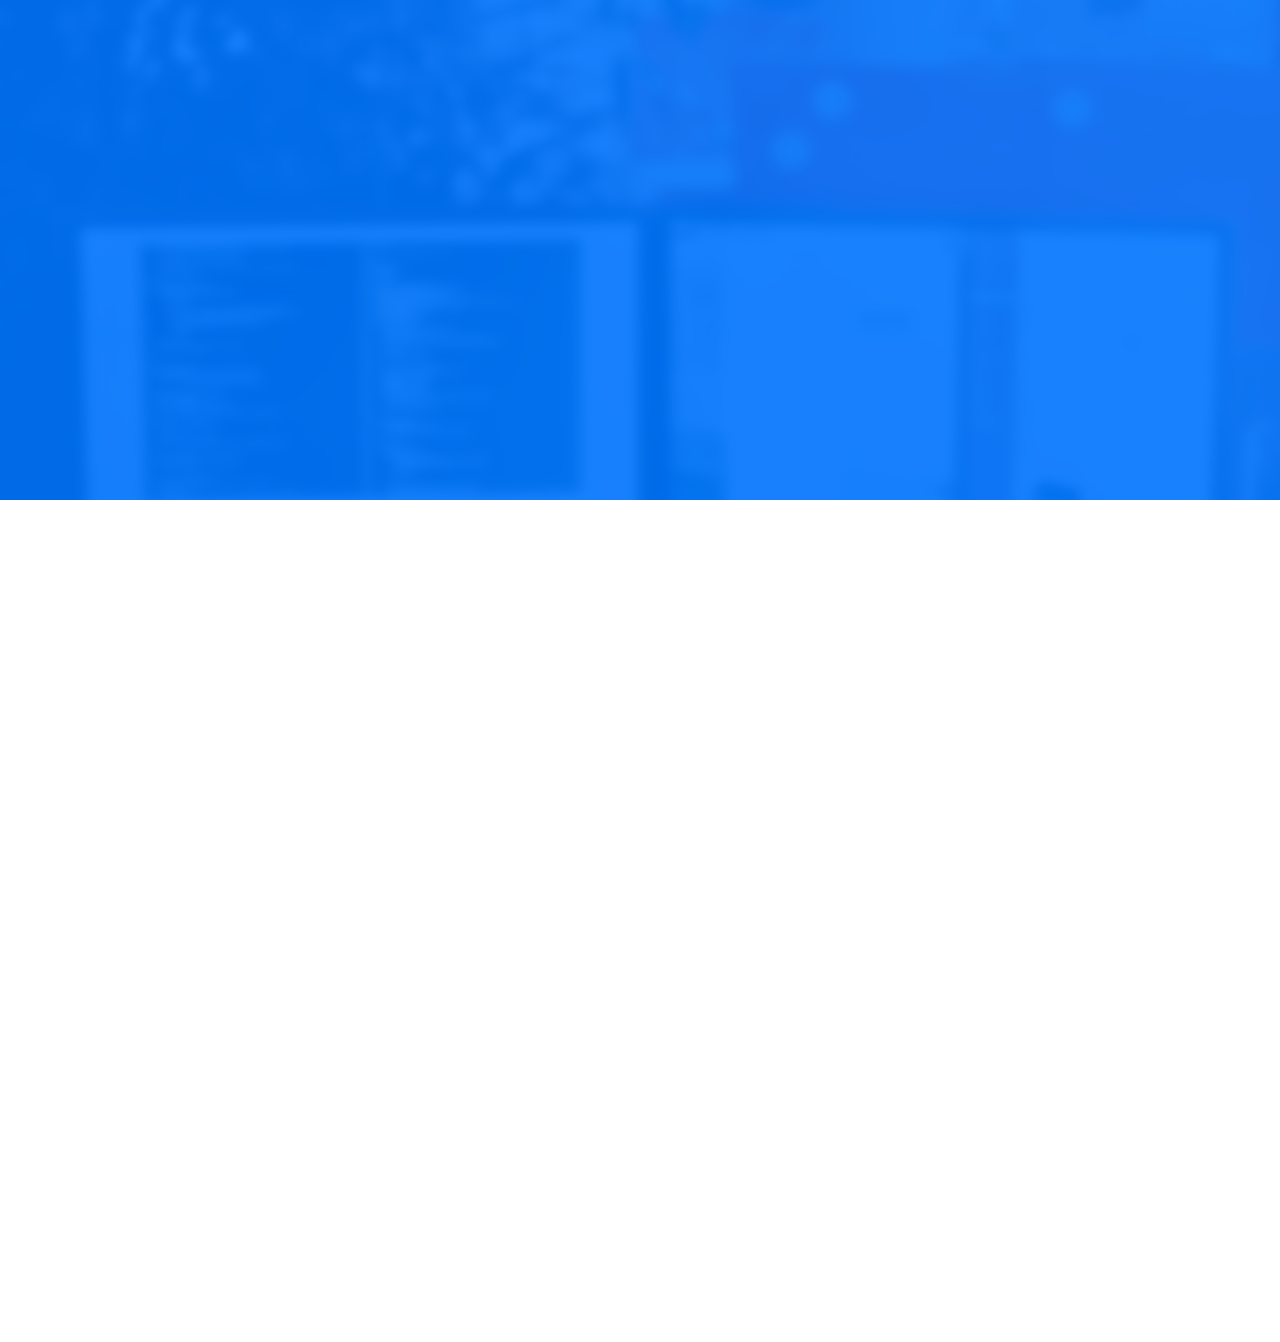
==== page-appmobile.html @ 9a9c4edb "new repo" ====
<!DOCTYPE HTML>
<html>

<head>
    <meta charset="utf-8">
    <meta http-equiv="X-UA-Compatible" content="IE=edge">
    <title>Profile &mdash; Free Website Template, Free HTML5 Template by freehtml5.co</title>
    <meta name="viewport" content="width=device-width, initial-scale=1">
    <meta name="description" content="Free HTML5 Website Template by freehtml5.co" />
    <meta name="keywords"
        content="free website templates, free html5, free template, free bootstrap, free website template, html5, css3, mobile first, responsive" />
    <meta name="author" content="freehtml5.co" />

    <!-- 
	//////////////////////////////////////////////////////

	FREE HTML5 TEMPLATE 
	DESIGNED & DEVELOPED by FreeHTML5.co
		
	Website: 		http://freehtml5.co/
	Email: 			info@freehtml5.co
	Twitter: 		http://twitter.com/fh5co
	Facebook: 		https://www.facebook.com/fh5co

	//////////////////////////////////////////////////////
	 -->


    <!-- Facebook and Twitter integration -->
    <meta property="og:title" content="" />
    <meta property="og:image" content="" />
    <meta property="og:url" content="" />
    <meta property="og:site_name" content="" />
    <meta property="og:description" content="" />
    <meta name="twitter:title" content="" />
    <meta name="twitter:image" content="" />
    <meta name="twitter:url" content="" />
    <meta name="twitter:card" content="" />

    <!-- fontawesome -->
    <link href="/your-path-to-fontawesome/css/all.css" rel="stylesheet">
    <!--load all styles -->

    <link href="https://fonts.googleapis.com/css?family=Space+Mono" rel="stylesheet">
    <link href="https://fonts.googleapis.com/css?family=Kaushan+Script" rel="stylesheet">

    <!-- Animate.css -->
    <link rel="stylesheet" href="css/animate.css">
    <!-- Icomoon Icon Fonts-->
    <link rel="stylesheet" href="css/icomoon.css">
    <!-- Bootstrap  -->
    <link rel="stylesheet" href="css/bootstrap.css">

    <!-- DEVICON  -->
    <link rel="stylesheet"
        href="https://cdn.rawgit.com/konpa/devicon/df6431e323547add1b4cf45992913f15286456d3/devicon.min.css">

    <!-- Theme style  -->
    <link rel="stylesheet" href="css/style.css">

    <!-- Modernizr JS -->
    <script src="js/modernizr-2.6.2.min.js"></script>
    <!-- FOR IE9 below -->
    <!--[if lt IE 9]>
	<script src="js/respond.min.js"></script>
	<![endif]-->

    <link rel="stylesheet" href="https://cdn.jsdelivr.net/gh/fancyapps/fancybox@3.5.7/dist/jquery.fancybox.min.css" />

    <link rel="stylesheet"
        href="https://cdn.rawgit.com/konpa/devicon/df6431e323547add1b4cf45992913f15286456d3/devicon.min.css">
</head>

<body>

    <header id="fh5co-header" class="fh5co-cover" style="background-image:url(images/cover_bg_3.jpg);"
        data-stellar-background-ratio="0.5">
        <div class="overlay"></div>
        <div class="container">
            <div class="row">


                <div class="col-md-8 col-md-offset-2 text-center">
                    <div class="display-t">
                        <div class="display-tc  animate-box" data-animate-effect="fadeIn">
                            <h1><span>Grow'Up</span></h1>
                            <h3><span>Projet Web - Design D'application mobile</span></h3>
                            <p>
                            <ul class="fh5co-social-icons">
                                <li><a href="#"><i class="icon-linkedin2"></i></a></li>
                                <li><a href="#"><i class="icon icon-git"></i></a></li>
                                <li><a href="#"><i class="icon icon-instagram"></i></a></li>
                            </ul>
                            </p>
                        </div>
                    </div>
                </div>
            </div>
        </div>
    </header>

    <div id="fh5co-about" class="animate-box fadeInUp animated-fast">
        <div class="container">
            <div class="row">
                <div class="col-md-8 col-md-offset-2 text-center fh5co-heading">
                    <h2 id="line.title">Le Concept</h2>
                </div>
            </div>
            <div class="row">
                <div class="col-md-4">
                    <ul class="info">
                        <li><span class="first-block">Lien Direct:</span><span class="second-block">Badis Essid</span>
                        </li>
                        <li><span class="first-block">Repo GitHub:</span><span class="second-block">+ 1235 2355
                                98</span>
                        </li>
                        <li><span class="first-block">Date:</span><span class="second-block">info@yoursite.com</span>
                        </li>
                        <li><span class="first-block">Typographies :</span><span class="second-block">Montserrat -
                                Urbaine, chaleureuse, lisible, texte long<br>Comfortaa - Originale, géométrique, texte
                                de grande taille</span></li>
                        <li><span class="first-block">Techno utilisées :</span><span class="second-block">
                                <ul class="icons-used">
                                    <li><a href="#"><i class="icon-linkedin2"></i></a></li>
                                    <li><a href="#"><i class="icon icon-git"></i></a></li>
                                    <li><a href="#"><i class="icon icon-instagram"></i></a></li>
                                </ul>
                            </span></li>



                    </ul>
                </div>
                <div class="col-md-8">
                    <h2>Web design - App Mobile : <br>
                        Concevoir une application mobile de réseau social</h2>
                    <p>There live the blind texts far from the countries Vokalia and Consonantia, there live the
                        blind texts. Separated they live in bookmarksgrove there live the blind texts far from the
                        countries.</p>
                    <p>Far far away, behind the word mountains, Quos quia provident consequuntur culpa facere
                        ratione maxime commodi voluptates id repellat velit eaque aspernatur expedita. Possimus
                        itaque adipisci there live the blind texts from the countries Vokalia and Consonantia, there
                        live the blind texts. Quos quia provident consequuntur culpa facere ratione maxime commodi
                        voluptates id repellat velit eaque aspernatur expedita. Possimus itaque adipisci.</p>



                </div>
            </div>
        </div>



        <!-- GALERIE IMAGE  -->


        <a data-caption="Mockup Fonctionnalité: Encyclopédie des Plantes" data-fancybox="gallery"
            href="images/projet1/Big-EncycloPlantes.gif"><img src="images/projet1/Small-EncycloPlantes.gif">Mockup
            Fonctionnalité: Encyclopédie des Plantes</a>

        <a data-caption="Mockup Fonctionnalité: Encyclopédie des Nuisibles" data-fancybox="gallery"
            href="images/projet1/Big-EncycloNuisibles.gif"><img src="images/projet1/Small-EncycloNuisibles.gif">Mockup
            Fonctionnalité: Encyclopédie des Nuisibles</a>


    </div>


    <!-- jQuery -->
    <script src="js/jquery.min.js"></script>
    <!-- jQuery Easing -->
    <script src="js/jquery.easing.1.3.js"></script>
    <!-- Bootstrap -->
    <script src="js/bootstrap.min.js"></script>
    <!-- Waypoints -->
    <script src="js/jquery.waypoints.min.js"></script>
    <!-- Stellar Parallax -->
    <script src="js/jquery.stellar.min.js"></script>
    <!-- Easy PieChart -->
    <script src="js/jquery.easypiechart.min.js"></script>
    <!-- Google Map -->
    <script
        src="https://maps.googleapis.com/maps/api/js?key=AIzaSyCefOgb1ZWqYtj7raVSmN4PL2WkTrc-KyA&sensor=false"></script>
    <script src="js/google_map.js"></script>

    <!-- Main -->
    <script src="js/main.js"></script>

    <script src="https://cdn.jsdelivr.net/gh/fancyapps/fancybox@3.5.7/dist/jquery.fancybox.min.js"></script>


    <i class="fas fa-user"></i> <!-- uses solid style -->
    <i class="far fa-user"></i> <!-- uses regular style -->
    <i class="fal fa-user"></i> <!-- uses light style -->
    <!--brand icon-->
    <i class="fab fa-github-square"></i> <!-- uses brands style -->
</body>

</html>
---- css/icomoon.css ----
@font-face {
    font-family: 'icomoon';
    src:    url('fonts/icomoon.eot?1oniuf');
    src:    url('fonts/icomoon.eot?1oniuf#iefix') format('embedded-opentype'),
        url('fonts/icomoon.ttf?1oniuf') format('truetype'),
        url('fonts/icomoon.woff?1oniuf') format('woff'),
        url('fonts/icomoon.svg?1oniuf#icomoon') format('svg');
    font-weight: normal;
    font-style: normal;
}

[class^="icon-"], [class*=" icon-"] {
    /* use !important to prevent issues with browser extensions that change fonts */
    font-family: 'icomoon' !important;
    speak: none;
    font-style: normal;
    font-weight: normal;
    font-variant: normal;
    text-transform: none;
    line-height: 1;

    /* Better Font Rendering =========== */
    -webkit-font-smoothing: antialiased;
    -moz-osx-font-smoothing: grayscale;
}

.icon-mobile:before {
    content: "\e000";
}
.icon-laptop:before {
    content: "\e001";
}
.icon-desktop:before {
    content: "\e002";
}
.icon-tablet:before {
    content: "\e003";
}
.icon-phone:before {
    content: "\e004";
}
.icon-document:before {
    content: "\e005";
}
.icon-documents:before {
    content: "\e006";
}
.icon-search:before {
    content: "\e007";
}
.icon-clipboard:before {
    content: "\e008";
}
.icon-newspaper:before {
    content: "\e009";
}
.icon-notebook:before {
    content: "\e00a";
}
.icon-book-open:before {
    content: "\e00b";
}
.icon-browser:before {
    content: "\e00c";
}
.icon-calendar:before {
    content: "\e00d";
}
.icon-presentation:before {
    content: "\e00e";
}
.icon-picture:before {
    content: "\e00f";
}
.icon-pictures:before {
    content: "\e010";
}
.icon-video:before {
    content: "\e011";
}
.icon-camera:before {
    content: "\e012";
}
.icon-printer:before {
    content: "\e013";
}
.icon-toolbox:before {
    content: "\e014";
}
.icon-briefcase:before {
    content: "\e015";
}
.icon-wallet:before {
    content: "\e016";
}
.icon-gift:before {
    content: "\e017";
}
.icon-bargraph:before {
    content: "\e018";
}
.icon-grid:before {
    content: "\e019";
}
.icon-expand:before {
    content: "\e01a";
}
.icon-focus:before {
    content: "\e01b";
}
.icon-edit:before {
    content: "\e01c";
}
.icon-adjustments:before {
    content: "\e01d";
}
.icon-ribbon:before {
    content: "\e01e";
}
.icon-hourglass:before {
    content: "\e01f";
}
.icon-lock:before {
    content: "\e020";
}
.icon-megaphone:before {
    content: "\e021";
}
.icon-shield:before {
    content: "\e022";
}
.icon-trophy:before {
    content: "\e023";
}
.icon-flag:before {
    content: "\e024";
}
.icon-map:before {
    content: "\e025";
}
.icon-puzzle:before {
    content: "\e026";
}
.icon-basket:before {
    content: "\e027";
}
.icon-envelope:before {
    content: "\e028";
}
.icon-streetsign:before {
    content: "\e029";
}
.icon-telescope:before {
    content: "\e02a";
}
.icon-gears:before {
    content: "\e02b";
}
.icon-key:before {
    content: "\e02c";
}
.icon-paperclip:before {
    content: "\e02d";
}
.icon-attachment:before {
    content: "\e02e";
}
.icon-pricetags:before {
    content: "\e02f";
}
.icon-lightbulb:before {
    content: "\e030";
}
.icon-layers:before {
    content: "\e031";
}
.icon-pencil:before {
    content: "\e032";
}
.icon-tools:before {
    content: "\e033";
}
.icon-tools-2:before {
    content: "\e034";
}
.icon-scissors:before {
    content: "\e035";
}
.icon-paintbrush:before {
    content: "\e036";
}
.icon-magnifying-glass:before {
    content: "\e037";
}
.icon-circle-compass:before {
    content: "\e038";
}
.icon-linegraph:before {
    content: "\e039";
}
.icon-mic:before {
    content: "\e03a";
}
.icon-strategy:before {
    content: "\e03b";
}
.icon-beaker:before {
    content: "\e03c";
}
.icon-caution:before {
    content: "\e03d";
}
.icon-recycle:before {
    content: "\e03e";
}
.icon-anchor:before {
    content: "\e03f";
}
.icon-profile-male:before {
    content: "\e040";
}
.icon-profile-female:before {
    content: "\e041";
}
.icon-bike:before {
    content: "\e042";
}
.icon-wine:before {
    content: "\e043";
}
.icon-hotairballoon:before {
    content: "\e044";
}
.icon-globe:before {
    content: "\e045";
}
.icon-genius:before {
    content: "\e046";
}
.icon-map-pin:before {
    content: "\e047";
}
.icon-dial:before {
    content: "\e048";
}
.icon-chat:before {
    content: "\e049";
}
.icon-heart:before {
    content: "\e04a";
}
.icon-cloud:before {
    content: "\e04b";
}
.icon-upload:before {
    content: "\e04c";
}
.icon-download:before {
    content: "\e04d";
}
.icon-target:before {
    content: "\e04e";
}
.icon-hazardous:before {
    content: "\e04f";
}
.icon-piechart:before {
    content: "\e050";
}
.icon-speedometer:before {
    content: "\e051";
}
.icon-global:before {
    content: "\e052";
}
.icon-compass:before {
    content: "\e053";
}
.icon-lifesaver:before {
    content: "\e054";
}
.icon-clock:before {
    content: "\e055";
}
.icon-aperture:before {
    content: "\e056";
}
.icon-quote:before {
    content: "\e057";
}
.icon-scope:before {
    content: "\e058";
}
.icon-alarmclock:before {
    content: "\e059";
}
.icon-refresh:before {
    content: "\e05a";
}
.icon-happy:before {
    content: "\e05b";
}
.icon-sad:before {
    content: "\e05c";
}
.icon-data1:before {
    content: "\e904";
  }
.icon-facebook:before {
    content: "\e05d";
}
.icon-twitter:before {
    content: "\e05e";
}
.icon-googleplus:before {
    content: "\e05f";
}
.icon-rss:before {
    content: "\e060";
}
.icon-tumblr:before {
    content: "\e061";
}
.icon-linkedin:before {
    content: "\e062";
}
.icon-dribbble:before {
    content: "\e063";
}
.icon-box2:before {
    content: "\ea82";
}
.icon-write:before {
    content: "\ea83";
}
.icon-clock2:before {
    content: "\ea84";
}
.icon-reply2:before {
    content: "\ea85";
}
.icon-reply-all2:before {
    content: "\ea86";
}
.icon-forward2:before {
    content: "\ea87";
}
.icon-flag2:before {
    content: "\ea88";
}
.icon-search2:before {
    content: "\ea89";
}
.icon-trash2:before {
    content: "\ea8a";
}
.icon-envelope2:before {
    content: "\ea8b";
}
.icon-bubble:before {
    content: "\ea8c";
}
.icon-bubbles:before {
    content: "\ea8d";
}
.icon-user2:before {
    content: "\ea8e";
}
.icon-users2:before {
    content: "\ea8f";
}
.icon-cloud2:before {
    content: "\ea90";
}
.icon-download2:before {
    content: "\ea91";
}
.icon-upload2:before {
    content: "\ea92";
}
.icon-rain:before {
    content: "\ea93";
}
.icon-sun:before {
    content: "\ea94";
}
.icon-moon2:before {
    content: "\ea95";
}
.icon-bell2:before {
    content: "\ea96";
}
.icon-folder2:before {
    content: "\ea97";
}
.icon-pin2:before {
    content: "\ea98";
}
.icon-sound2:before {
    content: "\ea99";
}
.icon-microphone:before {
    content: "\ea9a";
}
.icon-camera2:before {
    content: "\ea9b";
}
.icon-image2:before {
    content: "\ea9c";
}
.icon-cog2:before {
    content: "\ea9d";
}
.icon-calendar2:before {
    content: "\ea9e";
}
.icon-book2:before {
    content: "\ea9f";
}
.icon-map-marker:before {
    content: "\eaa0";
}
.icon-store:before {
    content: "\eaa1";
}
.icon-support:before {
    content: "\eaa2";
}
.icon-tag2:before {
    content: "\eaa3";
}
.icon-heart2:before {
    content: "\eaa4";
}
.icon-video-camera:before {
    content: "\eaa5";
}
.icon-trophy2:before {
    content: "\eaa6";
}
.icon-cart:before {
    content: "\eaa7";
}
.icon-eye2:before {
    content: "\eaa8";
}
.icon-cancel:before {
    content: "\eaa9";
}
.icon-chart:before {
    content: "\eaaa";
}
.icon-target2:before {
    content: "\eaab";
}
.icon-printer2:before {
    content: "\eaac";
}
.icon-location2:before {
    content: "\eaad";
}
.icon-bookmark2:before {
    content: "\eaae";
}
.icon-monitor:before {
    content: "\eaaf";
}
.icon-cross2:before {
    content: "\eab0";
}
.icon-plus2:before {
    content: "\eab1";
}
.icon-left:before {
    content: "\eab2";
}
.icon-up:before {
    content: "\eab3";
}
.icon-browser2:before {
    content: "\eab4";
}
.icon-windows:before {
    content: "\eab5";
}
.icon-switch2:before {
    content: "\eab6";
}
.icon-dashboard:before {
    content: "\eab7";
}
.icon-play:before {
    content: "\eab8";
}
.icon-fast-forward:before {
    content: "\eab9";
}
.icon-next:before {
    content: "\eaba";
}
.icon-refresh2:before {
    content: "\eabb";
}
.icon-film:before {
    content: "\eabc";
}
.icon-home2:before {
    content: "\eabd";
}
.icon-add-to-list:before {
    content: "\e901";
}
.icon-classic-computer:before {
    content: "\e902";
}
.icon-controller-fast-backward:before {
    content: "\e903";
}
.icon-creative-commons-attribution:before {
    content: "\e904";
}
.icon-creative-commons-noderivs:before {
    content: "\e905";
}
.icon-creative-commons-noncommercial-eu:before {
    content: "\e906";
}
.icon-creative-commons-noncommercial-us:before {
    content: "\e907";
}
.icon-creative-commons-public-domain:before {
    content: "\e908";
}
.icon-creative-commons-remix:before {
    content: "\e909";
}
.icon-creative-commons-share:before {
    content: "\e90a";
}
.icon-creative-commons-sharealike:before {
    content: "\e90b";
}
.icon-creative-commons:before {
    content: "\e90c";
}
.icon-document-landscape:before {
    content: "\e90d";
}
.icon-remove-user:before {
    content: "\e90e";
}
.icon-warning:before {
    content: "\e90f";
}
.icon-arrow-bold-down:before {
    content: "\e910";
}
.icon-arrow-bold-left:before {
    content: "\e911";
}
.icon-arrow-bold-right:before {
    content: "\e912";
}
.icon-arrow-bold-up:before {
    content: "\e913";
}
.icon-arrow-down:before {
    content: "\e914";
}
.icon-arrow-left:before {
    content: "\e915";
}
.icon-arrow-long-down:before {
    content: "\e916";
}
.icon-arrow-long-left:before {
    content: "\e917";
}
.icon-arrow-long-right:before {
    content: "\e918";
}
.icon-arrow-long-up:before {
    content: "\e919";
}
.icon-arrow-right:before {
    content: "\e91a";
}
.icon-arrow-up:before {
    content: "\e91b";
}
.icon-arrow-with-circle-down:before {
    content: "\e91c";
}
.icon-arrow-with-circle-left:before {
    content: "\e91d";
}
.icon-arrow-with-circle-right:before {
    content: "\e91e";
}
.icon-arrow-with-circle-up:before {
    content: "\e91f";
}
.icon-bookmark:before {
    content: "\e920";
}
.icon-bookmarks:before {
    content: "\e921";
}
.icon-chevron-down:before {
    content: "\e922";
}
.icon-chevron-left:before {
    content: "\e923";
}
.icon-chevron-right:before {
    content: "\e924";
}
.icon-chevron-small-down:before {
    content: "\e925";
}
.icon-chevron-small-left:before {
    content: "\e926";
}
.icon-chevron-small-right:before {
    content: "\e927";
}
.icon-chevron-small-up:before {
    content: "\e928";
}
.icon-chevron-thin-down:before {
    content: "\e929";
}
.icon-chevron-thin-left:before {
    content: "\e92a";
}
.icon-chevron-thin-right:before {
    content: "\e92b";
}
.icon-chevron-thin-up:before {
    content: "\e92c";
}
.icon-chevron-up:before {
    content: "\e92d";
}
.icon-chevron-with-circle-down:before {
    content: "\e92e";
}
.icon-chevron-with-circle-left:before {
    content: "\e92f";
}
.icon-chevron-with-circle-right:before {
    content: "\e930";
}
.icon-chevron-with-circle-up:before {
    content: "\e931";
}
.icon-cloud3:before {
    content: "\e932";
}
.icon-controller-fast-forward:before {
    content: "\e933";
}
.icon-controller-jump-to-start:before {
    content: "\e934";
}
.icon-controller-next:before {
    content: "\e935";
}
.icon-controller-paus:before {
    content: "\e936";
}
.icon-controller-play:before {
    content: "\e937";
}
.icon-controller-record:before {
    content: "\e938";
}
.icon-controller-stop:before {
    content: "\e939";
}
.icon-controller-volume:before {
    content: "\e93a";
}
.icon-dot-single:before {
    content: "\e93b";
}
.icon-dots-three-horizontal:before {
    content: "\e93c";
}
.icon-dots-three-vertical:before {
    content: "\e93d";
}
.icon-dots-two-horizontal:before {
    content: "\e93e";
}
.icon-dots-two-vertical:before {
    content: "\e93f";
}
.icon-download3:before {
    content: "\e940";
}
.icon-emoji-flirt:before {
    content: "\e941";
}
.icon-flow-branch:before {
    content: "\e942";
}
.icon-flow-cascade:before {
    content: "\e943";
}
.icon-flow-line:before {
    content: "\e944";
}
.icon-flow-parallel:before {
    content: "\e945";
}
.icon-flow-tree:before {
    content: "\e946";
}
.icon-install:before {
    content: "\e947";
}
.icon-layers2:before {
    content: "\e948";
}
.icon-open-book:before {
    content: "\e949";
}
.icon-resize-100:before {
    content: "\e94a";
}
.icon-resize-full-screen:before {
    content: "\e94b";
}
.icon-save:before {
    content: "\e94c";
}
.icon-select-arrows:before {
    content: "\e94d";
}
.icon-sound-mute:before {
    content: "\e94e";
}
.icon-sound:before {
    content: "\e94f";
}
.icon-trash:before {
    content: "\e950";
}
.icon-triangle-down:before {
    content: "\e951";
}
.icon-triangle-left:before {
    content: "\e952";
}
.icon-triangle-right:before {
    content: "\e953";
}
.icon-triangle-up:before {
    content: "\e954";
}
.icon-uninstall:before {
    content: "\e955";
}
.icon-upload-to-cloud:before {
    content: "\e956";
}
.icon-upload3:before {
    content: "\e957";
}
.icon-add-user:before {
    content: "\e958";
}
.icon-address:before {
    content: "\e959";
}
.icon-adjust:before {
    content: "\e95a";
}
.icon-air:before {
    content: "\e95b";
}
.icon-aircraft-landing:before {
    content: "\e95c";
}
.icon-aircraft-take-off:before {
    content: "\e95d";
}
.icon-aircraft:before {
    content: "\e95e";
}
.icon-align-bottom:before {
    content: "\e95f";
}
.icon-align-horizontal-middle:before {
    content: "\e960";
}
.icon-align-left:before {
    content: "\e961";
}
.icon-align-right:before {
    content: "\e962";
}
.icon-align-top:before {
    content: "\e963";
}
.icon-align-vertical-middle:before {
    content: "\e964";
}
.icon-archive:before {
    content: "\e965";
}
.icon-area-graph:before {
    content: "\e966";
}
.icon-attachment2:before {
    content: "\e967";
}
.icon-awareness-ribbon:before {
    content: "\e968";
}
.icon-back-in-time:before {
    content: "\e969";
}
.icon-back:before {
    content: "\e96a";
}
.icon-bar-graph:before {
    content: "\e96b";
}
.icon-battery:before {
    content: "\e96c";
}
.icon-beamed-note:before {
    content: "\e96d";
}
.icon-bell:before {
    content: "\e96e";
}
.icon-blackboard:before {
    content: "\e96f";
}
.icon-block:before {
    content: "\e970";
}
.icon-book:before {
    content: "\e971";
}
.icon-bowl:before {
    content: "\e972";
}
.icon-box:before {
    content: "\e973";
}
.icon-briefcase2:before {
    content: "\e974";
}
.icon-browser3:before {
    content: "\e975";
}
.icon-brush:before {
    content: "\e976";
}
.icon-bucket:before {
    content: "\e977";
}
.icon-cake:before {
    content: "\e978";
}
.icon-calculator:before {
    content: "\e979";
}
.icon-calendar3:before {
    content: "\e97a";
}
.icon-camera3:before {
    content: "\e97b";
}
.icon-ccw:before {
    content: "\e97c";
}
.icon-chat2:before {
    content: "\e97d";
}
.icon-check:before {
    content: "\e97e";
}
.icon-circle-with-cross:before {
    content: "\e97f";
}
.icon-circle-with-minus:before {
    content: "\e980";
}
.icon-circle-with-plus:before {
    content: "\e981";
}
.icon-circle:before {
    content: "\e982";
}
.icon-circular-graph:before {
    content: "\e983";
}
.icon-clapperboard:before {
    content: "\e984";
}
.icon-clipboard2:before {
    content: "\e985";
}
.icon-clock3:before {
    content: "\e986";
}
.icon-code:before {
    content: "\e987";
}
.icon-cog:before {
    content: "\e988";
}
.icon-colours:before {
    content: "\e989";
}
.icon-compass2:before {
    content: "\e98a";
}
.icon-copy:before {
    content: "\e98b";
}
.icon-credit-card:before {
    content: "\e98c";
}
.icon-credit:before {
    content: "\e98d";
}
.icon-cross:before {
    content: "\e98e";
}
.icon-cup:before {
    content: "\e98f";
}
.icon-cw:before {
    content: "\e990";
}
.icon-cycle:before {
    content: "\e991";
}
.icon-database:before {
    content: "\e992";
}
.icon-dial-pad:before {
    content: "\e993";
}
.icon-direction:before {
    content: "\e994";
}
.icon-document2:before {
    content: "\e995";
}
.icon-documents2:before {
    content: "\e996";
}
.icon-drink:before {
    content: "\e997";
}
.icon-drive:before {
    content: "\e998";
}
.icon-drop:before {
    content: "\e999";
}
.icon-edit2:before {
    content: "\e99a";
}
.icon-email:before {
    content: "\e99b";
}
.icon-emoji-happy:before {
    content: "\e99c";
}
.icon-emoji-neutral:before {
    content: "\e99d";
}
.icon-emoji-sad:before {
    content: "\e99e";
}
.icon-erase:before {
    content: "\e99f";
}
.icon-eraser:before {
    content: "\e9a0";
}
.icon-export:before {
    content: "\e9a1";
}
.icon-eye:before {
    content: "\e9a2";
}
.icon-feather:before {
    content: "\e9a3";
}
.icon-flag3:before {
    content: "\e9a4";
}
.icon-flash:before {
    content: "\e9a5";
}
.icon-flashlight:before {
    content: "\e9a6";
}
.icon-flat-brush:before {
    content: "\e9a7";
}
.icon-folder-images:before {
    content: "\e9a8";
}
.icon-folder-music:before {
    content: "\e9a9";
}
.icon-folder-video:before {
    content: "\e9aa";
}
.icon-folder:before {
    content: "\e9ab";
}
.icon-forward:before {
    content: "\e9ac";
}
.icon-funnel:before {
    content: "\e9ad";
}
.icon-game-controller:before {
    content: "\e9ae";
}
.icon-gauge:before {
    content: "\e9af";
}
.icon-globe2:before {
    content: "\e9b0";
}
.icon-graduation-cap:before {
    content: "\e9b1";
}
.icon-grid2:before {
    content: "\e9b2";
}
.icon-hair-cross:before {
    content: "\e9b3";
}
.icon-hand:before {
    content: "\e9b4";
}
.icon-heart-outlined:before {
    content: "\e9b5";
}
.icon-heart3:before {
    content: "\e9b6";
}
.icon-help-with-circle:before {
    content: "\e9b7";
}
.icon-help:before {
    content: "\e9b8";
}
.icon-home:before {
    content: "\e9b9";
}
.icon-hour-glass:before {
    content: "\e9ba";
}
.icon-image-inverted:before {
    content: "\e9bb";
}
.icon-image:before {
    content: "\e9bc";
}
.icon-images:before {
    content: "\e9bd";
}
.icon-inbox:before {
    content: "\e9be";
}
.icon-infinity:before {
    content: "\e9bf";
}
.icon-info-with-circle:before {
    content: "\e9c0";
}
.icon-info:before {
    content: "\e9c1";
}
.icon-key2:before {
    content: "\e9c2";
}
.icon-keyboard:before {
    content: "\e9c3";
}
.icon-lab-flask:before {
    content: "\e9c4";
}
.icon-landline:before {
    content: "\e9c5";
}
.icon-language:before {
    content: "\e9c6";
}
.icon-laptop2:before {
    content: "\e9c7";
}
.icon-leaf:before {
    content: "\e9c8";
}
.icon-level-down:before {
    content: "\e9c9";
}
.icon-level-up:before {
    content: "\e9ca";
}
.icon-lifebuoy:before {
    content: "\e9cb";
}
.icon-light-bulb:before {
    content: "\e9cc";
}
.icon-light-down:before {
    content: "\e9cd";
}
.icon-light-up:before {
    content: "\e9ce";
}
.icon-line-graph:before {
    content: "\e9cf";
}
.icon-link:before {
    content: "\e9d0";
}
.icon-list:before {
    content: "\e9d1";
}
.icon-location-pin:before {
    content: "\e9d2";
}
.icon-location:before {
    content: "\e9d3";
}
.icon-lock-open:before {
    content: "\e9d4";
}
.icon-lock2:before {
    content: "\e9d5";
}
.icon-log-out:before {
    content: "\e9d6";
}
.icon-login:before {
    content: "\e9d7";
}
.icon-loop:before {
    content: "\e9d8";
}
.icon-magnet:before {
    content: "\e9d9";
}
.icon-magnifying-glass2:before {
    content: "\e9da";
}
.icon-mail:before {
    content: "\e9db";
}
.icon-man:before {
    content: "\e9dc";
}
.icon-map2:before {
    content: "\e9dd";
}
.icon-mask:before {
    content: "\e9de";
}
.icon-medal:before {
    content: "\e9df";
}
.icon-megaphone2:before {
    content: "\e9e0";
}
.icon-menu:before {
    content: "\e9e1";
}
.icon-message:before {
    content: "\e9e2";
}
.icon-mic2:before {
    content: "\e9e3";
}
.icon-minus:before {
    content: "\e9e4";
}
.icon-mobile2:before {
    content: "\e9e5";
}
.icon-modern-mic:before {
    content: "\e9e6";
}
.icon-moon:before {
    content: "\e9e7";
}
.icon-mouse:before {
    content: "\e9e8";
}
.icon-music:before {
    content: "\e9e9";
}
.icon-network:before {
    content: "\e9ea";
}
.icon-new-message:before {
    content: "\e9eb";
}
.icon-new:before {
    content: "\e9ec";
}
.icon-news:before {
    content: "\e9ed";
}
.icon-note:before {
    content: "\e9ee";
}
.icon-notification:before {
    content: "\e9ef";
}
.icon-old-mobile:before {
    content: "\e9f0";
}
.icon-old-phone:before {
    content: "\e9f1";
}
.icon-palette:before {
    content: "\e9f2";
}
.icon-paper-plane:before {
    content: "\e9f3";
}
.icon-pencil2:before {
    content: "\e9f4";
}
.icon-phone2:before {
    content: "\e9f5";
}
.icon-pie-chart:before {
    content: "\e9f6";
}
.icon-pin:before {
    content: "\e9f7";
}
.icon-plus:before {
    content: "\e9f8";
}
.icon-popup:before {
    content: "\e9f9";
}
.icon-power-plug:before {
    content: "\e9fa";
}
.icon-price-ribbon:before {
    content: "\e9fb";
}
.icon-price-tag:before {
    content: "\e9fc";
}
.icon-print:before {
    content: "\e9fd";
}
.icon-progress-empty:before {
    content: "\e9fe";
}
.icon-progress-full:before {
    content: "\e9ff";
}
.icon-progress-one:before {
    content: "\ea00";
}
.icon-progress-two:before {
    content: "\ea01";
}
.icon-publish:before {
    content: "\ea02";
}
.icon-quote2:before {
    content: "\ea03";
}
.icon-radio:before {
    content: "\ea04";
}
.icon-reply-all:before {
    content: "\ea05";
}
.icon-reply:before {
    content: "\ea06";
}
.icon-retweet:before {
    content: "\ea07";
}
.icon-rocket:before {
    content: "\ea08";
}
.icon-round-brush:before {
    content: "\ea09";
}
.icon-rss2:before {
    content: "\ea0a";
}
.icon-ruler:before {
    content: "\ea0b";
}
.icon-scissors2:before {
    content: "\ea0c";
}
.icon-share-alternitive:before {
    content: "\ea0d";
}
.icon-share:before {
    content: "\ea0e";
}
.icon-shareable:before {
    content: "\ea0f";
}
.icon-shield2:before {
    content: "\ea10";
}
.icon-shop:before {
    content: "\ea11";
}
.icon-shopping-bag:before {
    content: "\ea12";
}
.icon-shopping-basket:before {
    content: "\ea13";
}
.icon-shopping-cart:before {
    content: "\ea14";
}
.icon-shuffle:before {
    content: "\ea15";
}
.icon-signal:before {
    content: "\ea16";
}
.icon-sound-mix:before {
    content: "\ea17";
}
.icon-sports-club:before {
    content: "\ea18";
}
.icon-spreadsheet:before {
    content: "\ea19";
}
.icon-squared-cross:before {
    content: "\ea1a";
}
.icon-squared-minus:before {
    content: "\ea1b";
}
.icon-squared-plus:before {
    content: "\ea1c";
}
.icon-star-outlined:before {
    content: "\ea1d";
}
.icon-star:before {
    content: "\ea1e";
}
.icon-stopwatch:before {
    content: "\ea1f";
}
.icon-suitcase:before {
    content: "\ea20";
}
.icon-swap:before {
    content: "\ea21";
}
.icon-sweden:before {
    content: "\ea22";
}
.icon-switch:before {
    content: "\ea23";
}
.icon-tablet2:before {
    content: "\ea24";
}
.icon-tag:before {
    content: "\ea25";
}
.icon-text-document-inverted:before {
    content: "\ea26";
}
.icon-text-document:before {
    content: "\ea27";
}
.icon-text:before {
    content: "\ea28";
}
.icon-thermometer:before {
    content: "\ea29";
}
.icon-thumbs-down:before {
    content: "\ea2a";
}
.icon-thumbs-up:before {
    content: "\ea2b";
}
.icon-thunder-cloud:before {
    content: "\ea2c";
}
.icon-ticket:before {
    content: "\ea2d";
}
.icon-time-slot:before {
    content: "\ea2e";
}
.icon-tools2:before {
    content: "\ea2f";
}
.icon-traffic-cone:before {
    content: "\ea30";
}
.icon-tree:before {
    content: "\ea31";
}
.icon-trophy3:before {
    content: "\ea32";
}
.icon-tv:before {
    content: "\ea33";
}
.icon-typing:before {
    content: "\ea34";
}
.icon-unread:before {
    content: "\ea35";
}
.icon-untag:before {
    content: "\ea36";
}
.icon-user:before {
    content: "\ea37";
}
.icon-users:before {
    content: "\ea38";
}
.icon-v-card:before {
    content: "\ea39";
}
.icon-video2:before {
    content: "\ea3a";
}
.icon-vinyl:before {
    content: "\ea3b";
}
.icon-voicemail:before {
    content: "\ea3c";
}
.icon-wallet2:before {
    content: "\ea3d";
}
.icon-water:before {
    content: "\ea3e";
}
.icon-500px-with-circle:before {
    content: "\ea3f";
}
.icon-500px:before {
    content: "\ea40";
}
.icon-basecamp:before {
    content: "\ea41";
}
.icon-behance:before {
    content: "\ea42";
}
.icon-creative-cloud:before {
    content: "\ea43";
}
.icon-dropbox:before {
    content: "\ea44";
}
.icon-evernote:before {
    content: "\ea45";
}
.icon-flattr:before {
    content: "\ea46";
}
.icon-foursquare:before {
    content: "\ea47";
}
.icon-google-drive:before {
    content: "\ea48";
}
.icon-google-hangouts:before {
    content: "\ea49";
}
.icon-grooveshark:before {
    content: "\ea4a";
}
.icon-icloud:before {
    content: "\ea4b";
}
.icon-mixi:before {
    content: "\ea4c";
}
.icon-onedrive:before {
    content: "\ea4d";
}
.icon-paypal:before {
    content: "\ea4e";
}
.icon-picasa:before {
    content: "\ea4f";
}
.icon-qq:before {
    content: "\ea50";
}
.icon-rdio-with-circle:before {
    content: "\ea51";
}
.icon-renren:before {
    content: "\ea52";
}
.icon-scribd:before {
    content: "\ea53";
}
.icon-sina-weibo:before {
    content: "\ea54";
}
.icon-skype-with-circle:before {
    content: "\ea55";
}
.icon-skype:before {
    content: "\ea56";
}
.icon-slideshare:before {
    content: "\ea57";
}
.icon-smashing:before {
    content: "\ea58";
}
.icon-soundcloud:before {
    content: "\ea59";
}
.icon-spotify-with-circle:before {
    content: "\ea5a";
}
.icon-spotify:before {
    content: "\ea5b";
}
.icon-swarm:before {
    content: "\ea5c";
}
.icon-vine-with-circle:before {
    content: "\ea5d";
}
.icon-vine:before {
    content: "\ea5e";
}
.icon-vk-alternitive:before {
    content: "\ea5f";
}
.icon-vk-with-circle:before {
    content: "\ea60";
}
.icon-vk:before {
    content: "\ea61";
}
.icon-xing-with-circle:before {
    content: "\ea62";
}
.icon-xing:before {
    content: "\ea63";
}
.icon-yelp:before {
    content: "\ea64";
}
.icon-dribbble-with-circle:before {
    content: "\ea65";
}
.icon-dribbble2:before {
    content: "\ea66";
}
.icon-facebook-with-circle:before {
    content: "\ea67";
}
.icon-facebook2:before {
    content: "\ea68";
}
.icon-flickr-with-circle:before {
    content: "\ea69";
}
.icon-flickr:before {
    content: "\ea6a";
}
.icon-github-with-circle:before {
    content: "\ea6b";
}
.icon-github:before {
    content: "\ea6c";
}
.icon-google-with-circle:before {
    content: "\ea6d";
}
.icon-google:before {
    content: "\ea6e";
}
.icon-instagram-with-circle:before {
    content: "\ea6f";
}
.icon-instagram:before {
    content: "\ea70";
}
.icon-lastfm-with-circle:before {
    content: "\ea71";
}
.icon-lastfm:before {
    content: "\ea72";
}
.icon-linkedin-with-circle:before {
    content: "\ea73";
}
.icon-linkedin2:before {
    content: "\ea74";
}
.icon-pinterest-with-circle:before {
    content: "\ea75";
}
.icon-pinterest:before {
    content: "\ea76";
}
.icon-rdio:before {
    content: "\ea77";
}
.icon-stumbleupon-with-circle:before {
    content: "\ea78";
}
.icon-stumbleupon:before {
    content: "\ea79";
}
.icon-tumblr-with-circle:before {
    content: "\ea7a";
}
.icon-tumblr2:before {
    content: "\ea7b";
}
.icon-twitter-with-circle:before {
    content: "\ea7c";
}
.icon-twitter2:before {
    content: "\ea7d";
}
.icon-vimeo-with-circle:before {
    content: "\ea7e";
}
.icon-vimeo:before {
    content: "\ea7f";
}
.icon-youtube-with-circle:before {
    content: "\ea80";
}
.icon-youtube:before {
    content: "\ea81";
}
.icon-home3:before {
    content: "\eabe";
}
.icon-home22:before {
    content: "\eabf";
}
.icon-home32:before {
    content: "\eac0";
}
.icon-office:before {
    content: "\eac1";
}
.icon-newspaper2:before {
    content: "\eac2";
}
.icon-pencil3:before {
    content: "\eac3";
}
.icon-pencil22:before {
    content: "\eac4";
}
.icon-quill:before {
    content: "\eac5";
}
.icon-pen:before {
    content: "\eac6";
}
.icon-blog:before {
    content: "\eac7";
}
.icon-eyedropper:before {
    content: "\eac8";
}
.icon-droplet:before {
    content: "\eac9";
}
.icon-paint-format:before {
    content: "\eaca";
}
.icon-image3:before {
    content: "\eacb";
}
.icon-images2:before {
    content: "\eacc";
}
.icon-camera4:before {
    content: "\eacd";
}
.icon-headphones:before {
    content: "\eace";
}
.icon-music2:before {
    content: "\eacf";
}
.icon-play2:before {
    content: "\ead0";
}
.icon-film2:before {
    content: "\ead1";
}
.icon-video-camera2:before {
    content: "\ead2";
}
.icon-dice:before {
    content: "\ead3";
}
.icon-pacman:before {
    content: "\ead4";
}
.icon-spades:before {
    content: "\ead5";
}
.icon-clubs:before {
    content: "\ead6";
}
.icon-diamonds:before {
    content: "\ead7";
}
.icon-bullhorn:before {
    content: "\ead8";
}
.icon-connection:before {
    content: "\ead9";
}
.icon-podcast:before {
    content: "\eada";
}
.icon-feed:before {
    content: "\eadb";
}
.icon-mic3:before {
    content: "\eadc";
}
.icon-book3:before {
    content: "\eadd";
}
.icon-books:before {
    content: "\eade";
}
.icon-library:before {
    content: "\eadf";
}
.icon-file-text:before {
    content: "\eae0";
}
.icon-profile:before {
    content: "\eae1";
}
.icon-file-empty:before {
    content: "\eae2";
}
.icon-files-empty:before {
    content: "\eae3";
}
.icon-file-text2:before {
    content: "\eae4";
}
.icon-file-picture:before {
    content: "\eae5";
}
.icon-file-music:before {
    content: "\eae6";
}
.icon-file-play:before {
    content: "\eae7";
}
.icon-file-video:before {
    content: "\eae8";
}
.icon-file-zip:before {
    content: "\eae9";
}
.icon-copy2:before {
    content: "\eaea";
}
.icon-paste:before {
    content: "\eaeb";
}
.icon-stack:before {
    content: "\eaec";
}
.icon-folder3:before {
    content: "\eaed";
}
.icon-folder-open:before {
    content: "\eaee";
}
.icon-folder-plus:before {
    content: "\eaef";
}
.icon-folder-minus:before {
    content: "\eaf0";
}
.icon-folder-download:before {
    content: "\eaf1";
}
.icon-folder-upload:before {
    content: "\eaf2";
}
.icon-price-tag2:before {
    content: "\eaf3";
}
.icon-price-tags:before {
    content: "\eaf4";
}
.icon-barcode:before {
    content: "\eaf5";
}
.icon-qrcode:before {
    content: "\eaf6";
}
.icon-ticket2:before {
    content: "\eaf7";
}
.icon-cart2:before {
    content: "\eaf8";
}
.icon-coin-dollar:before {
    content: "\eaf9";
}
.icon-coin-euro:before {
    content: "\eafa";
}
.icon-coin-pound:before {
    content: "\eafb";
}
.icon-coin-yen:before {
    content: "\eafc";
}
.icon-credit-card2:before {
    content: "\eafd";
}
.icon-calculator2:before {
    content: "\eafe";
}
.icon-lifebuoy2:before {
    content: "\eaff";
}
.icon-phone3:before {
    content: "\eb00";
}
.icon-phone-hang-up:before {
    content: "\eb01";
}
.icon-address-book:before {
    content: "\eb02";
}
.icon-envelop:before {
    content: "\eb03";
}
.icon-pushpin:before {
    content: "\eb04";
}
.icon-location3:before {
    content: "\eb05";
}
.icon-location22:before {
    content: "\eb06";
}
.icon-compass3:before {
    content: "\eb07";
}
.icon-compass22:before {
    content: "\eb08";
}
.icon-map3:before {
    content: "\eb09";
}
.icon-map22:before {
    content: "\eb0a";
}
.icon-history:before {
    content: "\eb0b";
}
.icon-clock4:before {
    content: "\eb0c";
}
.icon-clock22:before {
    content: "\eb0d";
}
.icon-alarm:before {
    content: "\eb0e";
}
.icon-bell3:before {
    content: "\eb0f";
}
.icon-stopwatch2:before {
    content: "\eb10";
}
.icon-calendar4:before {
    content: "\eb11";
}
.icon-printer3:before {
    content: "\eb12";
}
.icon-keyboard2:before {
    content: "\eb13";
}
.icon-display:before {
    content: "\eb14";
}
.icon-laptop3:before {
    content: "\eb15";
}
.icon-mobile3:before {
    content: "\eb16";
}
.icon-mobile22:before {
    content: "\eb17";
}
.icon-tablet3:before {
    content: "\eb18";
}
.icon-tv2:before {
    content: "\eb19";
}
.icon-drawer:before {
    content: "\eb1a";
}
.icon-drawer2:before {
    content: "\eb1b";
}
.icon-box-add:before {
    content: "\eb1c";
}
.icon-box-remove:before {
    content: "\eb1d";
}
.icon-download4:before {
    content: "\eb1e";
}
.icon-upload4:before {
    content: "\eb1f";
}
.icon-floppy-disk:before {
    content: "\eb20";
}
.icon-drive2:before {
    content: "\eb21";
}
.icon-database2:before {
    content: "\eb22";
}
.icon-undo:before {
    content: "\eb23";
}
.icon-redo:before {
    content: "\eb24";
}
.icon-undo2:before {
    content: "\eb25";
}
.icon-redo2:before {
    content: "\eb26";
}
.icon-forward3:before {
    content: "\eb27";
}
.icon-reply3:before {
    content: "\eb28";
}
.icon-bubble2:before {
    content: "\eb29";
}
.icon-bubbles2:before {
    content: "\eb2a";
}
.icon-bubbles22:before {
    content: "\eb2b";
}
.icon-bubble22:before {
    content: "\eb2c";
}
.icon-bubbles3:before {
    content: "\eb2d";
}
.icon-bubbles4:before {
    content: "\eb2e";
}
.icon-user3:before {
    content: "\eb2f";
}
.icon-users3:before {
    content: "\eb30";
}
.icon-user-plus:before {
    content: "\eb31";
}
.icon-user-minus:before {
    content: "\eb32";
}
.icon-user-check:before {
    content: "\eb33";
}
.icon-user-tie:before {
    content: "\eb34";
}
.icon-quotes-left:before {
    content: "\eb35";
}
.icon-quotes-right:before {
    content: "\eb36";
}
.icon-hour-glass2:before {
    content: "\eb37";
}
.icon-spinner:before {
    content: "\eb38";
}
.icon-spinner2:before {
    content: "\eb39";
}
.icon-spinner3:before {
    content: "\eb3a";
}
.icon-spinner4:before {
    content: "\eb3b";
}
.icon-spinner5:before {
    content: "\eb3c";
}
.icon-spinner6:before {
    content: "\eb3d";
}
.icon-spinner7:before {
    content: "\eb3e";
}
.icon-spinner8:before {
    content: "\eb3f";
}
.icon-spinner9:before {
    content: "\eb40";
}
.icon-spinner10:before {
    content: "\eb41";
}
.icon-spinner11:before {
    content: "\eb42";
}
.icon-binoculars:before {
    content: "\eb43";
}
.icon-search3:before {
    content: "\eb44";
}
.icon-zoom-in:before {
    content: "\eb45";
}
.icon-zoom-out:before {
    content: "\eb46";
}
.icon-enlarge:before {
    content: "\eb47";
}
.icon-shrink:before {
    content: "\eb48";
}
.icon-enlarge2:before {
    content: "\eb49";
}
.icon-shrink2:before {
    content: "\eb4a";
}
.icon-key3:before {
    content: "\eb4b";
}
.icon-key22:before {
    content: "\eb4c";
}
.icon-lock3:before {
    content: "\eb4d";
}
.icon-unlocked:before {
    content: "\eb4e";
}
.icon-wrench:before {
    content: "\eb4f";
}
.icon-equalizer:before {
    content: "\eb50";
}
.icon-equalizer2:before {
    content: "\eb51";
}
.icon-cog3:before {
    content: "\eb52";
}
.icon-cogs:before {
    content: "\eb53";
}
.icon-hammer:before {
    content: "\eb54";
}
.icon-magic-wand:before {
    content: "\eb55";
}
.icon-aid-kit:before {
    content: "\eb56";
}
.icon-bug:before {
    content: "\eb57";
}
.icon-pie-chart2:before {
    content: "\eb58";
}
.icon-stats-dots:before {
    content: "\eb59";
}
.icon-stats-bars:before {
    content: "\eb5a";
}
.icon-stats-bars2:before {
    content: "\eb5b";
}
.icon-trophy4:before {
    content: "\eb5c";
}
.icon-gift2:before {
    content: "\eb5d";
}
.icon-glass:before {
    content: "\eb5e";
}
.icon-glass2:before {
    content: "\eb5f";
}
.icon-mug:before {
    content: "\eb60";
}
.icon-spoon-knife:before {
    content: "\eb61";
}
.icon-leaf2:before {
    content: "\eb62";
}
.icon-rocket2:before {
    content: "\eb63";
}
.icon-meter:before {
    content: "\eb64";
}
.icon-meter2:before {
    content: "\eb65";
}
.icon-hammer2:before {
    content: "\eb66";
}
.icon-fire:before {
    content: "\eb67";
}
.icon-lab:before {
    content: "\eb68";
}
.icon-magnet2:before {
    content: "\eb69";
}
.icon-bin:before {
    content: "\eb6a";
}
.icon-bin2:before {
    content: "\eb6b";
}
.icon-briefcase3:before {
    content: "\eb6c";
}
.icon-airplane:before {
    content: "\eb6d";
}
.icon-truck:before {
    content: "\eb6e";
}
.icon-road:before {
    content: "\eb6f";
}
.icon-accessibility:before {
    content: "\eb70";
}
.icon-target3:before {
    content: "\eb71";
}
.icon-shield3:before {
    content: "\eb72";
}
.icon-power:before {
    content: "\eb73";
}
.icon-switch3:before {
    content: "\eb74";
}
.icon-power-cord:before {
    content: "\eb75";
}
.icon-clipboard3:before {
    content: "\eb76";
}
.icon-list-numbered:before {
    content: "\eb77";
}
.icon-list2:before {
    content: "\eb78";
}
.icon-list22:before {
    content: "\eb79";
}
.icon-tree2:before {
    content: "\eb7a";
}
.icon-menu2:before {
    content: "\eb7b";
}
.icon-menu22:before {
    content: "\eb7c";
}
.icon-menu3:before {
    content: "\eb7d";
}
.icon-menu4:before {
    content: "\eb7e";
}
.icon-cloud4:before {
    content: "\eb7f";
}
.icon-cloud-download:before {
    content: "\eb80";
}
.icon-cloud-upload:before {
    content: "\eb81";
}
.icon-cloud-check:before {
    content: "\eb82";
}
.icon-download22:before {
    content: "\eb83";
}
.icon-upload22:before {
    content: "\eb84";
}
.icon-download32:before {
    content: "\eb85";
}
.icon-upload32:before {
    content: "\eb86";
}
.icon-sphere:before {
    content: "\eb87";
}
.icon-earth:before {
    content: "\eb88";
}
.icon-link2:before {
    content: "\eb89";
}
.icon-flag4:before {
    content: "\eb8a";
}
.icon-attachment3:before {
    content: "\eb8b";
}
.icon-eye3:before {
    content: "\eb8c";
}
.icon-eye-plus:before {
    content: "\eb8d";
}
.icon-eye-minus:before {
    content: "\eb8e";
}
.icon-eye-blocked:before {
    content: "\eb8f";
}
.icon-bookmark3:before {
    content: "\eb90";
}
.icon-bookmarks2:before {
    content: "\eb91";
}
.icon-sun2:before {
    content: "\eb92";
}
.icon-contrast:before {
    content: "\eb93";
}
.icon-brightness-contrast:before {
    content: "\eb94";
}
.icon-star-empty:before {
    content: "\eb95";
}
.icon-star-half:before {
    content: "\eb96";
}
.icon-star-full:before {
    content: "\eb97";
}
.icon-heart4:before {
    content: "\eb98";
}
.icon-heart-broken:before {
    content: "\eb99";
}
.icon-man2:before {
    content: "\eb9a";
}
.icon-woman:before {
    content: "\eb9b";
}
.icon-man-woman:before {
    content: "\eb9c";
}
.icon-happy2:before {
    content: "\eb9d";
}
.icon-happy22:before {
    content: "\eb9e";
}
.icon-smile:before {
    content: "\eb9f";
}
.icon-smile2:before {
    content: "\eba0";
}
.icon-tongue:before {
    content: "\eba1";
}
.icon-tongue2:before {
    content: "\eba2";
}
.icon-sad2:before {
    content: "\eba3";
}
.icon-sad22:before {
    content: "\eba4";
}
.icon-wink:before {
    content: "\eba5";
}
.icon-wink2:before {
    content: "\eba6";
}
.icon-grin:before {
    content: "\eba7";
}
.icon-grin2:before {
    content: "\eba8";
}
.icon-cool:before {
    content: "\eba9";
}
.icon-cool2:before {
    content: "\ebaa";
}
.icon-angry:before {
    content: "\ebab";
}
.icon-angry2:before {
    content: "\ebac";
}
.icon-evil:before {
    content: "\ebad";
}
.icon-evil2:before {
    content: "\ebae";
}
.icon-shocked:before {
    content: "\ebaf";
}
.icon-shocked2:before {
    content: "\ebb0";
}
.icon-baffled:before {
    content: "\ebb1";
}
.icon-baffled2:before {
    content: "\ebb2";
}
.icon-confused:before {
    content: "\ebb3";
}
.icon-confused2:before {
    content: "\ebb4";
}
.icon-neutral:before {
    content: "\ebb5";
}
.icon-neutral2:before {
    content: "\ebb6";
}
.icon-hipster:before {
    content: "\ebb7";
}
.icon-hipster2:before {
    content: "\ebb8";
}
.icon-wondering:before {
    content: "\ebb9";
}
.icon-wondering2:before {
    content: "\ebba";
}
.icon-sleepy:before {
    content: "\ebbb";
}
.icon-sleepy2:before {
    content: "\ebbc";
}
.icon-frustrated:before {
    content: "\ebbd";
}
.icon-frustrated2:before {
    content: "\ebbe";
}
.icon-crying:before {
    content: "\ebbf";
}
.icon-crying2:before {
    content: "\ebc0";
}
.icon-point-up:before {
    content: "\ebc1";
}
.icon-point-right:before {
    content: "\ebc2";
}
.icon-point-down:before {
    content: "\ebc3";
}
.icon-point-left:before {
    content: "\ebc4";
}
.icon-warning2:before {
    content: "\ebc5";
}
.icon-notification2:before {
    content: "\ebc6";
}
.icon-question:before {
    content: "\ebc7";
}
.icon-plus3:before {
    content: "\ebc8";
}
.icon-minus2:before {
    content: "\ebc9";
}
.icon-info2:before {
    content: "\ebca";
}
.icon-cancel-circle:before {
    content: "\ebcb";
}
.icon-blocked:before {
    content: "\ebcc";
}
.icon-cross3:before {
    content: "\ebcd";
}
.icon-checkmark:before {
    content: "\ebce";
}
.icon-checkmark2:before {
    content: "\ebcf";
}
.icon-spell-check:before {
    content: "\ebd0";
}
.icon-enter:before {
    content: "\ebd1";
}
.icon-exit:before {
    content: "\ebd2";
}
.icon-play22:before {
    content: "\ebd3";
}
.icon-pause:before {
    content: "\ebd4";
}
.icon-stop:before {
    content: "\ebd5";
}
.icon-previous:before {
    content: "\ebd6";
}
.icon-next2:before {
    content: "\ebd7";
}
.icon-backward:before {
    content: "\ebd8";
}
.icon-forward22:before {
    content: "\ebd9";
}
.icon-play3:before {
    content: "\ebda";
}
.icon-pause2:before {
    content: "\ebdb";
}
.icon-stop2:before {
    content: "\ebdc";
}
.icon-backward2:before {
    content: "\ebdd";
}
.icon-forward32:before {
    content: "\ebde";
}
.icon-first:before {
    content: "\ebdf";
}
.icon-last:before {
    content: "\ebe0";
}
.icon-previous2:before {
    content: "\ebe1";
}
.icon-next22:before {
    content: "\ebe2";
}
.icon-eject:before {
    content: "\ebe3";
}
.icon-volume-high:before {
    content: "\ebe4";
}
.icon-volume-medium:before {
    content: "\ebe5";
}
.icon-volume-low:before {
    content: "\ebe6";
}
.icon-volume-mute:before {
    content: "\ebe7";
}
.icon-volume-mute2:before {
    content: "\ebe8";
}
.icon-volume-increase:before {
    content: "\ebe9";
}
.icon-volume-decrease:before {
    content: "\ebea";
}
.icon-loop2:before {
    content: "\ebeb";
}
.icon-loop22:before {
    content: "\ebec";
}
.icon-infinite:before {
    content: "\ebed";
}
.icon-shuffle2:before {
    content: "\ebee";
}
.icon-arrow-up-left:before {
    content: "\ebef";
}
.icon-arrow-up2:before {
    content: "\ebf0";
}
.icon-arrow-up-right:before {
    content: "\ebf1";
}
.icon-arrow-right2:before {
    content: "\ebf2";
}
.icon-arrow-down-right:before {
    content: "\ebf3";
}
.icon-arrow-down2:before {
    content: "\ebf4";
}
.icon-arrow-down-left:before {
    content: "\ebf5";
}
.icon-arrow-left2:before {
    content: "\ebf6";
}
.icon-arrow-up-left2:before {
    content: "\ebf7";
}
.icon-arrow-up22:before {
    content: "\ebf8";
}
.icon-arrow-up-right2:before {
    content: "\ebf9";
}
.icon-arrow-right22:before {
    content: "\ebfa";
}
.icon-arrow-down-right2:before {
    content: "\ebfb";
}
.icon-arrow-down22:before {
    content: "\ebfc";
}
.icon-arrow-down-left2:before {
    content: "\ebfd";
}
.icon-arrow-left22:before {
    content: "\ebfe";
}
.icon-circle-up:before {
    content: "\e900";
}
.icon-circle-right:before {
    content: "\ebff";
}
.icon-circle-down:before {
    content: "\ec00";
}
.icon-circle-left:before {
    content: "\ec01";
}
.icon-tab:before {
    content: "\ec02";
}
.icon-move-up:before {
    content: "\ec03";
}
.icon-move-down:before {
    content: "\ec04";
}
.icon-sort-alpha-asc:before {
    content: "\ec05";
}
.icon-sort-alpha-desc:before {
    content: "\ec06";
}
.icon-sort-numeric-asc:before {
    content: "\ec07";
}
.icon-sort-numberic-desc:before {
    content: "\ec08";
}
.icon-sort-amount-asc:before {
    content: "\ec09";
}
.icon-sort-amount-desc:before {
    content: "\ec0a";
}
.icon-command:before {
    content: "\ec0b";
}
.icon-shift:before {
    content: "\ec0c";
}
.icon-ctrl:before {
    content: "\ec0d";
}
.icon-opt:before {
    content: "\ec0e";
}
.icon-checkbox-checked:before {
    content: "\ec0f";
}
.icon-checkbox-unchecked:before {
    content: "\ec10";
}
.icon-radio-checked:before {
    content: "\ec11";
}
.icon-radio-checked2:before {
    content: "\ec12";
}
.icon-radio-unchecked:before {
    content: "\ec13";
}
.icon-crop:before {
    content: "\ec14";
}
.icon-make-group:before {
    content: "\ec15";
}
.icon-ungroup:before {
    content: "\ec16";
}
.icon-scissors3:before {
    content: "\ec17";
}
.icon-filter:before {
    content: "\ec18";
}
.icon-font:before {
    content: "\ec19";
}
.icon-ligature:before {
    content: "\ec1a";
}
.icon-ligature2:before {
    content: "\ec1b";
}
.icon-text-height:before {
    content: "\ec1c";
}
.icon-text-width:before {
    content: "\ec1d";
}
.icon-font-size:before {
    content: "\ec1e";
}
.icon-bold:before {
    content: "\ec1f";
}
.icon-underline:before {
    content: "\ec20";
}
.icon-italic:before {
    content: "\ec21";
}
.icon-strikethrough:before {
    content: "\ec22";
}
.icon-omega:before {
    content: "\ec23";
}
.icon-sigma:before {
    content: "\ec24";
}
.icon-page-break:before {
    content: "\ec25";
}
.icon-superscript:before {
    content: "\ec26";
}
.icon-subscript:before {
    content: "\ec27";
}
.icon-superscript2:before {
    content: "\ec28";
}
.icon-subscript2:before {
    content: "\ec29";
}
.icon-text-color:before {
    content: "\ec2a";
}
.icon-pagebreak:before {
    content: "\ec2b";
}
.icon-clear-formatting:before {
    content: "\ec2c";
}
.icon-table:before {
    content: "\ec2d";
}
.icon-table2:before {
    content: "\ec2e";
}
.icon-insert-template:before {
    content: "\ec2f";
}
.icon-pilcrow:before {
    content: "\ec30";
}
.icon-ltr:before {
    content: "\ec31";
}
.icon-rtl:before {
    content: "\ec32";
}
.icon-section:before {
    content: "\ec33";
}
.icon-paragraph-left:before {
    content: "\ec34";
}
.icon-paragraph-center:before {
    content: "\ec35";
}
.icon-paragraph-right:before {
    content: "\ec36";
}
.icon-paragraph-justify:before {
    content: "\ec37";
}
.icon-indent-increase:before {
    content: "\ec38";
}
.icon-indent-decrease:before {
    content: "\ec39";
}
.icon-share2:before {
    content: "\ec3a";
}
.icon-new-tab:before {
    content: "\ec3b";
}
.icon-embed:before {
    content: "\ec3c";
}
.icon-embed2:before {
    content: "\ec3d";
}
.icon-terminal:before {
    content: "\ec3e";
}
.icon-share22:before {
    content: "\ec3f";
}
.icon-mail2:before {
    content: "\ec40";
}
.icon-mail22:before {
    content: "\ec41";
}
.icon-mail3:before {
    content: "\ec42";
}
.icon-mail4:before {
    content: "\ec43";
}
.icon-amazon:before {
    content: "\ec44";
}
.icon-google2:before {
    content: "\ec45";
}
.icon-google22:before {
    content: "\ec46";
}
.icon-google3:before {
    content: "\ec47";
}
.icon-google-plus:before {
    content: "\ec48";
}
.icon-google-plus2:before {
    content: "\ec49";
}
.icon-google-plus3:before {
    content: "\ec4a";
}
.icon-hangouts:before {
    content: "\ec4b";
}
.icon-google-drive2:before {
    content: "\ec4c";
}
.icon-facebook3:before {
    content: "\ec4d";
}
.icon-facebook22:before {
    content: "\ec4e";
}
.icon-instagram2:before {
    content: "\ec4f";
}
.icon-whatsapp:before {
    content: "\ec50";
}
.icon-spotify2:before {
    content: "\ec51";
}
.icon-telegram:before {
    content: "\ec52";
}
.icon-twitter3:before {
    content: "\ec53";
}
.icon-vine2:before {
    content: "\ec54";
}
.icon-vk2:before {
    content: "\ec55";
}
.icon-renren2:before {
    content: "\ec56";
}
.icon-sina-weibo2:before {
    content: "\ec57";
}
.icon-rss3:before {
    content: "\ec58";
}
.icon-rss22:before {
    content: "\ec59";
}
.icon-youtube2:before {
    content: "\ec5a";
}
.icon-youtube22:before {
    content: "\ec5b";
}
.icon-twitch:before {
    content: "\ec5c";
}
.icon-vimeo2:before {
    content: "\ec5d";
}
.icon-vimeo22:before {
    content: "\ec5e";
}
.icon-lanyrd:before {
    content: "\ec5f";
}
.icon-flickr2:before {
    content: "\ec60";
}
.icon-flickr22:before {
    content: "\ec61";
}
.icon-flickr3:before {
    content: "\ec62";
}
.icon-flickr4:before {
    content: "\ec63";
}
.icon-dribbble3:before {
    content: "\ec64";
}
.icon-behance2:before {
    content: "\ec65";
}
.icon-behance22:before {
    content: "\ec66";
}
.icon-deviantart:before {
    content: "\ec67";
}
.icon-500px2:before {
    content: "\ec68";
}
.icon-steam:before {
    content: "\ec69";
}
.icon-steam2:before {
    content: "\ec6a";
}
.icon-dropbox2:before {
    content: "\ec6b";
}
.icon-onedrive2:before {
    content: "\ec6c";
}
.icon-github2:before {
    content: "\ec6d";
}
.icon-npm:before {
    content: "\ec6e";
}
.icon-basecamp2:before {
    content: "\ec6f";
}
.icon-trello:before {
    content: "\ec70";
}
.icon-wordpress:before {
    content: "\ec71";
}
.icon-joomla:before {
    content: "\ec72";
}
.icon-ello:before {
    content: "\ec73";
}
.icon-blogger:before {
    content: "\ec74";
}
.icon-blogger2:before {
    content: "\ec75";
}
.icon-tumblr3:before {
    content: "\ec76";
}
.icon-tumblr22:before {
    content: "\ec77";
}
.icon-yahoo:before {
    content: "\ec78";
}
.icon-yahoo2:before {
    content: "\ec79";
}
.icon-tux:before {
    content: "\ec7a";
}
.icon-appleinc:before {
    content: "\ec7b";
}
.icon-finder:before {
    content: "\ec7c";
}
.icon-android:before {
    content: "\ec7d";
}
.icon-windows2:before {
    content: "\ec7e";
}
.icon-windows8:before {
    content: "\ec7f";
}
.icon-soundcloud2:before {
    content: "\ec80";
}
.icon-soundcloud22:before {
    content: "\ec81";
}
.icon-skype2:before {
    content: "\ec82";
}
.icon-reddit:before {
    content: "\ec83";
}
.icon-hackernews:before {
    content: "\ec84";
}
.icon-wikipedia:before {
    content: "\ec85";
}
.icon-linkedin3:before {
    content: "\ec86";
}
.icon-linkedin22:before {
    content: "\ec87";
}
.icon-lastfm2:before {
    content: "\ec88";
}
.icon-lastfm22:before {
    content: "\ec89";
}
.icon-delicious:before {
    content: "\ec8a";
}
.icon-stumbleupon2:before {
    content: "\ec8b";
}
.icon-stumbleupon22:before {
    content: "\ec8c";
}
.icon-stackoverflow:before {
    content: "\ec8d";
}
.icon-pinterest2:before {
    content: "\ec8e";
}
.icon-pinterest22:before {
    content: "\ec8f";
}
.icon-xing2:before {
    content: "\ec90";
}
.icon-xing22:before {
    content: "\ec91";
}
.icon-flattr2:before {
    content: "\ec92";
}
.icon-foursquare2:before {
    content: "\ec93";
}
.icon-yelp2:before {
    content: "\ec94";
}
.icon-paypal2:before {
    content: "\ec95";
}
.icon-chrome:before {
    content: "\ec96";
}
.icon-firefox:before {
    content: "\ec97";
}
.icon-IE:before {
    content: "\ec98";
}
.icon-edge:before {
    content: "\ec99";
}
.icon-safari:before {
    content: "\ec9a";
}
.icon-opera:before {
    content: "\ec9b";
}
.icon-file-pdf:before {
    content: "\ec9c";
}
.icon-file-openoffice:before {
    content: "\ec9d";
}
.icon-file-word:before {
    content: "\ec9e";
}
.icon-file-excel:before {
    content: "\ec9f";
}
.icon-libreoffice:before {
    content: "\eca0";
}
.icon-html-five:before {
    content: "\eca1";
}
.icon-html-five2:before {
    content: "\eca2";
}
.icon-css3:before {
    content: "\eca3";
}
.icon-git:before {
    content: "\eca4";
}
.icon-codepen:before {
    content: "\eca5";
}
.icon-svg:before {
    content: "\eca6";
}
.icon-IcoMoon:before {
    content: "\eca7";
}
---- css/style.css ----
@font-face {
  font-family: 'icomoon';
  src: url("../fonts/icomoon/icomoon.eot?srf3rx");
  src: url("../fonts/icomoon/icomoon.eot?srf3rx#iefix") format("embedded-opentype"), url("../fonts/icomoon/icomoon.ttf?srf3rx") format("truetype"), url("../fonts/icomoon/icomoon.woff?srf3rx") format("woff"), url("../fonts/icomoon/icomoon.svg?srf3rx#icomoon") format("svg");
  font-weight: normal;
  font-style: normal;
}
/* =======================================================
*
* 	Template Style 
*
* ======================================================= */
body {
  font-family: "Space Mono", Arial, serif;
  font-weight: 400;
  font-size: 16px;
  line-height: 1.7;
  color: #4d4d4d;
  background: #fff;
}

#page {
  position: relative;
  overflow-x: hidden;
  width: 100%;
  height: 25%;
  -webkit-transition: 0.5s;
  -o-transition: 0.5s;
  transition: 0.5s;
}
.offcanvas #page {
  overflow: hidden;
  position: absolute;
}
.offcanvas #page:after {
  -webkit-transition: 2s;
  -o-transition: 2s;
  transition: 2s;
  position: absolute;
  top: 0;
  right: 0;
  bottom: 0;
  left: 0;
  z-index: 101;
  background: rgba(0, 0, 0, 0.7);
  content: "";
}

a {
  color: #0077ff;
  -webkit-transition: 0.5s;
  -o-transition: 0.5s;
  transition: 0.5s;
}
a:hover, a:active, a:focus {
  color:#0077ff;
  outline: none;
  text-decoration: none;
}

p {
  margin-bottom: 30px;
}

h1, h2, h3, h4, h5, h6, figure {
  color: #000;
  font-family: "Space Mono", Arial, serif;
  font-weight: 400;
  margin: 0 0 20px 0;
}

::-webkit-selection {
  color: #fff;
  background: #0077ff;
}

::-moz-selection {
  color: #fff;
  background: #0077ff;
}

::selection {
  color: #fff;
  background: #0077ff;
}

.services-padding i{
color: white;
}

.icons-used i{
  display: flex;
  flex-direction: column;
}

/* PARTIE CSS POUR GALERIE FANCY 
ul {
  list-style: none;
}
.no-section {
  padding: 20px;
}
.slick-gallery .slide a img {
  display: block;

  border-radius: 4px;
  overflow: hidden;
  position: relative;
  -webkit-box-shadow: 3px 2px 2px 0px rgba(0, 0, 0, 0.2);
  -moz-box-shadow: 3px 2px 2px 0px rgba(0, 0, 0, 0.2);
  box-shadow: 3px 2px 2px 0px rgba(0, 0, 0, 0.2);
}

.galerie {
  display: flex;
  flex-direction: column;
}

.slick-gallery .slide a:hover .image .overlay {
  opacity: 1;
}

.slick span {
  position: absolute;
  top: 50%;
  transform: translateY(-50%);
  height: 40px;
  width: 40px;
  text-align: center;
  line-height: 40px;
  font-size: 20px;
  cursor: pointer;
  border-radius: 50%;
  border-width: 1px;
  border-style: solid;
  border-color: transparent;
  border-image: initial;
  transition: all 0.3s ease-out 0s;
  background: #ff4880;
  color: #fff;
  border-color: #ff4880;
  opacity: 0.5;
}

.slick span:hover {
  opacity: 1;
}

.slick .slick-next {
  right: 0;
  z-index: 10000;
}

.slick .slick-prev {
  left: 0;
  z-index: 10000;
}
 */

#fh5co-header,
.fh5co-cover {
  background-color: transparent;
  background-size: cover;
  background-attachment: fixed;
  position: relative;
  height: 500px;
  width: 100%;
}
#fh5co-header .overlay,
.fh5co-cover .overlay {
  position: absolute;
  top: 0;
  bottom: 0;
  left: 0;
  right: 0;
  background: rgba(0, 117, 255, 0.9);
}
#fh5co-header .display-t,
.fh5co-cover .display-t {
  width: 100%;
  display: table;
}
#fh5co-header .display-tc,
.fh5co-cover .display-tc {
  display: table-cell;
  vertical-align: middle;
  height: 300px;
}
#fh5co-header .display-tc h1, #fh5co-header .display-tc h2, #fh5co-header .display-tc h3,
.fh5co-cover .display-tc h1,
.fh5co-cover .display-tc h2,
.fh5co-cover .display-tc h3 {
  margin: 0;
  padding: 0;
  color: white;
}

#fh5co-header .display-tc h1,
.fh5co-cover .display-tc h1 {
  font-family: "Kaushan Script", cursive;
  margin-bottom: 30px;
  margin-top: 150px;
  font-size: 50px;
  line-height: 1.3;
  font-weight: 300;
  -webkit-transform: rotate(-5deg);
  -moz-transform: rotate(-5deg);
  -ms-transform: rotate(-5deg);
  -o-transform: rotate(-5deg);
  transform: rotate(-5deg);
}
#fh5co-header .display-tc h1 span,
.fh5co-cover .display-tc h1 span {
  padding: 4px 15px;
  position: relative;
}
#fh5co-header .display-tc h1 span:before,
.fh5co-cover .display-tc h1 span:before {
  position: absolute;
  top: 40px;
  left: 0;
  width: 30px;
  height: 4px;
  content: '';
  background: #fff;
  margin-left: -30px;
}
#fh5co-header .display-tc h1 span:after,
.fh5co-cover .display-tc h1 span:after {
  position: absolute;
  top: 40px;
  right: 0;
  width: 30px;
  height: 4px;
  content: '';
  background: #fff;
  margin-right: -30px;
}
@media screen and (max-width: 768px) {
  #fh5co-header .display-tc h1,
  .fh5co-cover .display-tc h1 {
    font-size: 34px;
  }
  #fh5co-header .display-tc h1 span:before,
  .fh5co-cover .display-tc h1 span:before {
    top: 28px;
    width: 20px;
    height: 3px;
    margin-left: -15px;
  }
  #fh5co-header .display-tc h1 span:after,
  .fh5co-cover .display-tc h1 span:after {
    top: 28px;
    width: 20px;
    height: 3px;
    margin-right: -15px;
  }
}
#fh5co-header .display-tc h2,
.fh5co-cover .display-tc h2 {
  font-size: 20px;
  line-height: 1.5;
  margin-bottom: 30px;
}
#fh5co-header .display-tc h3,
.fh5co-cover .display-tc h3 {
  font-size: 16px;
}
@media screen and (max-width: 768px) {
  #fh5co-header .display-tc h3,
  .fh5co-cover .display-tc h3 {
    font-size: 14px;
  }
}

#fh5co-header .display-tc ,
.fh5co-cover .display-tc  {
  background-size: cover !important;
  background-position: center center;
  background-repeat: no-repeat;
  position: relative;
  height: 90px;
  width: 200px;
  margin: 0 auto;
  margin-bottom: 15px;
  -webkit-border-radius: 50%;
  -moz-border-radius: 50%;
  -ms-border-radius: 50%;
  border-radius: 50%;
}

#fh5co-header .display-tc .fh5co-social-icons li a,
.fh5co-cover .display-tc .fh5co-social-icons li a {
  color: #fff;
}
#fh5co-header .display-tc .fh5co-social-icons li a i,
.fh5co-cover .display-tc .fh5co-social-icons li a i {
  font-size: 30px;
}

#single_service ul .fh5co-social-icons {
  display: flex;
  flex-direction: column;
  color: white;
}

#fh5co-features {       
  background: #0077ff;
}
#fh5co-features h2 {
  color: #fff;
}
#fh5co-features .services-padding {
  padding: 7em 0;
}
#fh5co-features .feature-left {
  margin-bottom: 40px;
  float: left;
}
@media screen and (max-width: 992px) {
  #fh5co-features .feature-left {
    margin-bottom: 30px;
  }
}

#feature-copy li{
  
}

#fh5co-features .feature-left .icon {
  display: table;
  text-align: center;
  width: 100px;
  height: 100px;
  margin: 0 auto;
  background: #fff;
  margin-bottom: 20px;
  -webkit-border-radius: 50%;
  -moz-border-radius: 50%;
  -ms-border-radius: 50%;
  border-radius: 50%;
}
#fh5co-features .feature-left .icon i {
  font-size: 50px;
  display: table-cell;
  vertical-align: middle;
  height: 100px;
  color: #0077ff !important;
}
#fh5co-features .feature-left .feature-copy {
  width: 100%;
}
#fh5co-features .feature-left h3 {
  font-size: 24px;
  font-weight: 400;
  color: #fff;
}
#fh5co-features .feature-left p        {
  font-size: 16px;
  color: rgba(119, 26, 26, 0.7);
}
#fh5co-features .feature-left p:last-child {
  margin-bottom: 0;   
}
#fh5co-features .feature-left p a {
  color: #000 !important;
}

#fh5co-about,
#fh5co-resume,
#fh5co-skills,
#fh5co-started,
#fh5co-work,
#fh5co-blog,
#fh5co-pricing,
#fh5co-contact {
  padding: 5em 0;
  clear: both;
}
@media screen and (max-width: 768px) {
  #fh5co-about,
  #fh5co-resume,
  #fh5co-skills,
  #fh5co-started,
  #fh5co-work,
  #fh5co-blog,
  #fh5co-pricing,
  #fh5co-contact {
    padding: 3em 0;
  }
}

#fh5co-started {
  border-bottom: none;
}

.fh5co-bg-dark {
  background: #2F3C4F;
  background: #0077ff;
}
.fh5co-bg-dark .fh5co-heading h2 {
  color: #fff !important;
}

.info {
  margin: 0;
  padding: 0;
  width: 90%;
  float: left;
}
@media screen and (max-width: 768px) {
  .info {
    margin-bottom: 3em;
  }
}
.info li {
  width: 100%;
  float: left;
  list-style: none;
  padding: 10px 0;
}
.info li:first-child {
  padding-top: 0;
}
.info li .first-block {
  width: 40%;
  display: inline-block;
  float: left;
  color: #000;
  font-weight: bold;
}
.info li .second-block {
  width: 60%;
  display: inline-block;
  color: rgba(0, 0, 0, 0.5);
}

.fh5co-social-icons {
  margin: 0;
  padding: 0;
}
.fh5co-social-icons li {
  margin: 0;
  padding: 0;
  list-style: none;
  display: -moz-inline-stack;
  display: inline-block;
  zoom: 1;
  *display: inline;
}
.fh5co-social-icons li a {
  display: -moz-inline-stack;
  display: inline-block;
  zoom: 1;
  *display: inline;
  color: #0077ff;
  padding-left: 10px;
  padding-right: 10px;
}
.fh5co-social-icons li a i {
  font-size: 20px;
}

#fh5co-about .fh5co-social-icons {
  margin: 0;
  padding: 0;
}
#fh5co-about .fh5co-social-icons li {
  padding: 0;
  list-style: none;
  display: -moz-inline-stack;
  display: inline-block;
  zoom: 1;
  *display: inline;
}
#fh5co-about .fh5co-social-icons li a {
  display: -moz-inline-stack;
  display: inline-block;
  zoom: 1;
  *display: inline;
  color: #fff;
  background: #2F3C4F;
  padding: 10px 10px 2px 10px;
  -webkit-border-radius: 2px;
  -moz-border-radius: 2px;
  -ms-border-radius: 2px;
  border-radius: 2px;
}
#fh5co-about .fh5co-social-icons li a i {
  font-size: 20px;
}
#fh5co-about .fh5co-social-icons li a:hover {
  background: #0077ff;
}

.fh5co-heading {
  margin-bottom: 5em;
}
.fh5co-heading.fh5co-heading-sm {
  margin-bottom: 2em;
}
.fh5co-heading h2 {
  font-size: 40px;
  margin-bottom: 20px;
  line-height: 1.5;
  color: #000;
}
.fh5co-heading p {
  font-size: 18px;
  line-height: 1.5;
  color: #828282;
}
.fh5co-heading span {
  display: block;
  margin-bottom: 10px;
  text-transform: uppercase;
  font-size: 12px;
  letter-spacing: 2px;
}

.timeline {
  list-style: none;
  padding: 20px 0 20px;
  position: relative;
}
.timeline:before {
  top: 20px;
  bottom: 0;
  position: absolute;
  content: " ";
  width: 2px;
  background-color: #e6e6e6;
  left: 50%;
  margin-left: 0px;
}
@media screen and (max-width: 768px) {
  .timeline:before {
    margin-left: -64px;
  }
}
@media screen and (max-width: 480px) {
  .timeline:before {
    margin-left: -64px;
  }
}
@media screen and (max-width: 768px) {
  .timeline .timeline-heading {
    margin-bottom: 30px;
  }
}
.timeline .timeline-heading > div h3 {
  display: inline-block;
  padding: 7px 15px;
  font-size: 18px;
  text-transform: uppercase;
  letter-spacing: 5px;
  font-weight: bold;
  background: #e6e6e6;
  -webkit-border-radius: 4px;
  -moz-border-radius: 4px;
  -ms-border-radius: 4px;
  border-radius: 4px;
}
@media screen and (max-width: 768px) {
  .timeline .timeline-heading > div h3 {
    float: left;
    margin-bottom: 0;
  }
}
.timeline > li {
  margin-bottom: 50px;
  position: relative;
}
@media screen and (max-width: 768px) {
  .timeline > li {
    margin-bottom: 4em;
  }
}
.timeline > li:before, .timeline > li:after {
  content: " ";
  display: table;
}
.timeline > li:after {
  clear: both;
}
.timeline > li > .timeline-panel {
  width: 45%;
  float: left;
  margin-bottom: 0;
  position: relative;
  -webkit-border-radius: 4px;
  -moz-border-radius: 4px;
  -ms-border-radius: 4px;
  border-radius: 4px;
}
@media screen and (max-width: 768px) {
  .timeline > li > .timeline-panel {
    width: 85% !important;
  }
}
@media screen and (max-width: 480px) {
  .timeline > li > .timeline-panel {
    width: 75% !important;
  }
  .timeline > li > .timeline-panel:before {
    top: 30px;
  }
  .timeline > li > .timeline-panel:after {
    top: 31px;
  }
}
.timeline > li > .timeline-badge {
  color: #fff;
  width: 44px;
  height: 44px;
  line-height: 50px;
  font-size: 1.4em;
  text-align: center;
  position: absolute;
  top: 40px;
  left: 50%;
  margin-left: -21px;
  background-color: #0077ff;
  z-index: 100;
  display: table;
  -webkit-border-radius: 50%;
  -moz-border-radius: 50%;
  -ms-border-radius: 50%;
  border-radius: 50%;
}
@media screen and (max-width: 768px) {
  .timeline > li > .timeline-badge {
    margin-left: -10px !important;
  }
}
@media screen and (max-width: 992px) {
  .timeline > li > .timeline-badge {
    margin-left: -10px !important;
  }
}
.timeline > li > .timeline-badge i {
  display: table-cell;
  vertical-align: middle;
  height: 44px;
  font-size: 18px;
}
.timeline > li.timeline-unverted {
  text-align: right;
}
@media screen and (max-width: 768px) {
  .timeline > li.timeline-unverted {
    text-align: left;
  }
}
.timeline > li.timeline-inverted > .timeline-panel {
  float: right;
}
.timeline > li.timeline-inverted > .timeline-panel:before {
  border-left-width: 0;
  border-right-width: 15px;
  left: -15px;
  right: auto;
}
.timeline > li.timeline-inverted > .timeline-panel:after {
  border-left-width: 0;
  border-right-width: 14px;
  left: -14px;
  right: auto;
}

.timeline-title {
  margin-top: 0;
}

.company {
  display: block;
  margin-bottom: 20px;
  font-size: 16px;
  font-weight: normal;
  color: #bfbfbf;
}

.timeline-body > p,
.timeline-body > ul {
  margin-bottom: 0;
}

.timeline-body > p + p {
  margin-top: 5px;
}

@media (max-width: 992px) {
  ul.timeline:before {
    left: 90px;
  }

  ul.timeline > li > .timeline-panel {
    width: calc(100% - 200px);
    width: -moz-calc(100% - 200px);
    width: -webkit-calc(100% - 200px);
  }

  ul.timeline > li > .timeline-badge {
    left: 15px;
    margin-left: 0;
    top: 16px;
  }

  ul.timeline > li > .timeline-panel {
    float: right;
  }

  ul.timeline > li > .timeline-panel:before {
    border-left-width: 0;
    border-right-width: 15px;
    left: -15px;
    right: auto;
  }

  ul.timeline > li > .timeline-panel:after {
    border-left-width: 0;
    border-right-width: 14px;
    left: -14px;
    right: auto;
  }
}
.progress-wrap {
  width: 100%;
  float: left;
  margin-bottom: 10px;
}
.progress-wrap h3 {
  font-size: 16px;
  display: block;
  margin-bottom: 10px;
  float: left;
  width: 100%;
}
.progress-wrap h3 .name-left {
  float: left;
}
.progress-wrap h3 .value-right {
  float: right;
}

.progress {
  width: 100%;
  float: left;
  height: 5px;
  box-shadow: none;
}

.progress-bar {
  background-color: #2F3C4F;
  height: 5px;
  display: block;
  box-shadow: none;
}
.progress-bar.progress-bar-1 {
  background-color: #2980b9 !important;
}
.progress-bar.progress-bar-2 {
  background-color: #c0392b !important;
}
.progress-bar.progress-bar-3 {
  background-color: #d35400 !important;
}
.progress-bar.progress-bar-4 {
  background-color: #8e44ad !important;
}
.progress-bar.progress-bar-5 {
  background-color: #27ae60 !important;
}

.chart {
  width: 160px;
  height: 160px;
  margin: 0 auto 40px auto;
  position: relative;
  text-align: center;
}
.chart span {
  position: absolute;
  top: 50%;
  left: 0;
  margin-top: -30px;
  width: 100%;
}
.chart span strong {
  display: block;
}
.chart canvas {
  position: absolute;
  left: 0;
  top: 0;
}

.work {
  background-size: cover;
  background-position: center center;
  background-repeat: no-repeat;
  position: relative;
  height: 270px;
  width: 100%;
  display: table;
  overflow: hidden;
}
@media screen and (max-width: 768px) {
  .work {
    height: 400px;
  }
}
@media screen and (max-width: 480px) {
  .work {
    height: 270px;
  }
}
.work .desc {
  display: table-cell;
  vertical-align: middle;
  height: 270px;
  background: #fff;
  opacity: 0;
  -webkit-transition: 0.3s;
  -o-transition: 0.3s;
  transition: 0.3s;
}
.work .desc h3 {
  font-size: 20px;
  -webkit-transition: -webkit-transform 0.3s, opacity 0.3s;
  transition: transform 0.3s, opacity 0.3s;
  -webkit-transform: translate3d(0, -15px, 0);
  transform: translate3d(0, -15px, 0);
}
.work .desc span {
  display: block;
  color: #999999;
  font-size: 14px;
  -webkit-transition: -webkit-transform 0.3s, opacity 0.3s;
  transition: transform 0.3s, opacity 0.3s;
  -webkit-transform: translate3d(0, 15px, 0);
  transform: translate3d(0, 15px, 0);
}
@media screen and (max-width: 768px) {
  .work .desc {
    opacity: 1;
    background: rgba(255, 255, 255, 0.6);
  }
  .work .desc h3 {
    -webkit-transform: translate3d(0, 0, 0);
    transform: translate3d(0, 0, 0);
  }
  .work .desc span {
    -webkit-transform: translate3d(0, 0, 0);
    transform: translate3d(0, 0, 0);
  }
}
.work:hover .desc {
  opacity: 1;
}
.work:hover .desc h3 {
  -webkit-transform: translate3d(0, 0, 0);
  transform: translate3d(0, 0, 0);
}
.work:hover .desc span {
  -webkit-transform: translate3d(0, 0, 0);
  transform: translate3d(0, 0, 0);
}

#fh5co-started {
  background-size: cover;
  background-position: center center;
  background-repeat: no-repeat;
  position: relative;
  float: left;
  width: 100%;
}
#fh5co-started .fh5co-heading {
  margin-bottom: 0;
}
#fh5co-started .fh5co-heading h2 {
  color: #fff;
  margin-bottom: 20px !important;
}
#fh5co-started .fh5co-heading p {
  color: rgba(255, 255, 255, 0.8);
}
#fh5co-started .btn {
  height: 54px;
  border: none !important;
  background: #fff;
  color: #0077ff;
  font-size: 16px;
  text-transform: uppercase;
  font-weight: 400;
  padding-left: 50px;
  padding-right: 50px;
}

.fh5co-blog {
  width: 100%;
  float: left;
  margin-bottom: 40px;
}
@media screen and (max-width: 768px) {
  .fh5co-blog {
    width: 100%;
  }
}
.fh5co-blog .blog-bg {
  display: block;
  width: 100%;
  background-size: cover;
  background-position: center center;
  background-repeat: no-repeat;
  position: relative;
  height: 300px;
}
@media screen and (max-width: 768px) {
  .fh5co-blog .blog-bg {
    height: 400px;
  }
}
@media screen and (max-width: 480px) {
  .fh5co-blog .blog-bg {
    height: 270px;
  }
}
.fh5co-blog .blog-text {
  margin-bottom: 30px;
  position: relative;
  width: 100%;
  padding: 30px;
  float: left;
  background: #fff;
  -webkit-box-shadow: 0px 2px 5px 0px rgba(0, 0, 0, 0.06);
  -moz-box-shadow: 0px 2px 5px 0px rgba(0, 0, 0, 0.06);
  box-shadow: 0px 2px 5px 0px rgba(0, 0, 0, 0.06);
  -webkit-transition: 0.3s;
  -o-transition: 0.3s;
  transition: 0.3s;
}
@media screen and (max-width: 768px) {
  .fh5co-blog .blog-text {
    padding: 10px;
  }
}
.fh5co-blog .blog-text span {
  display: inline-block;
  margin-bottom: 20px;
  font-size: 18px !important;
  color: rgba(0, 0, 0, 0.3);
}
.fh5co-blog .blog-text .stuff {
  margin: 0;
  padding: 0;
  border-top: 1px solid rgba(0, 0, 0, 0.05);
  padding-top: 20px;
}
.fh5co-blog .blog-text .stuff li {
  list-style: none;
  display: inline-block;
  margin-left: 10px;
}
@media screen and (max-width: 768px) {
  .fh5co-blog .blog-text .stuff li {
    font-size: 14px;
  }
}
.fh5co-blog .blog-text .stuff li:first-child {
  margin-left: 0;
}
.fh5co-blog .blog-text .stuff li:last-child {
  float: right;
}
.fh5co-blog .blog-text .stuff li:last-child a {
  color: #000;
}
.fh5co-blog .blog-text .stuff li:last-child i {
  padding-right: 0;
  padding-left: 10px;
}
.fh5co-blog .blog-text .stuff li i {
  font-size: 14px;
  padding-right: 5px;
}
.fh5co-blog .blog-text h3 {
  font-size: 24px;
  margin-bottom: 20px;
  line-height: 1.5;
}
.fh5co-blog .blog-text h3 a {
  color: black;
}

#feature-copy div i{
  color: white;
}

.list-group-item {
  position: relative;
  display: block;
  padding: 10px 15px;
  margin-bottom: -1px;
  background-color:#0077ff;
}

#fh5co-consult {
  display: -webkit-box;
  display: -moz-box;
  display: -ms-flexbox;
  display: -webkit-flex;
  display: flex;
  flex-wrap: wrap;
  -webkit-flex-wrap: wrap;
  -moz-flex-wrap: wrap;
  width: 100%;
  float: left;
}
#fh5co-consult .video, #fh5co-consult .choose {
  display: inline-block;
}
@media screen and (max-width: 768px) {
  #fh5co-consult .video, #fh5co-consult .choose {
    width: 100% !important;
  }
}
#fh5co-consult .video {
  display: table;
  width: 50%;
  background-size: cover;
  background-position: center center;
  background-repeat: no-repeat;
  position: relative;
  display: -webkit-box;
  display: -moz-box;
  display: -ms-flexbox;
  display: -webkit-flex;
  display: flex;
  flex-wrap: wrap;
  -webkit-flex-wrap: wrap;
  -moz-flex-wrap: wrap;
}
@media screen and (max-width: 768px) {
  #fh5co-consult .video {
    display: none;
  }
}
#fh5co-consult .choose {
  width: 50%;
  padding: 4em;
}
@media screen and (max-width: 768px) {
  #fh5co-consult .choose {
    width: 100%;
    padding: 4em 1em;
  }
}

.fh5co-video {
  overflow: hidden;
}
@media screen and (max-width: 992px) {
  .fh5co-video {
    height: 450px;
  }
}
.fh5co-video .overlay {
  position: absolute;
  top: 0;
  left: 0;
  right: 0;
  bottom: 0;
  background: rgba(0, 0, 0, 0.1);
  -webkit-transition: 0.5s;
  -o-transition: 0.5s;
  transition: 0.5s;
}

#fh5co-footer {
  padding: 50px 0;
  float: left;
  width: 100%;
}
#fh5co-footer p:last-child {
  margin-bottom: 0;
}

.contact-info {
  margin-bottom: 4em;
  padding: 0;
}
.contact-info li {
  list-style: none;
  margin: 0 0 20px 0;
  position: relative;
  padding-left: 40px;
  color: #000;
}
.contact-info li i {
  position: absolute;
  top: .3em;
  left: 0;
  font-size: 22px;
  color: rgba(0, 0, 0, 0.3);
}
.contact-info li a {
  color: #000;
}

.form-control {
  -webkit-box-shadow: none;
  -moz-box-shadow: none;
  -ms-box-shadow: none;
  -o-box-shadow: none;
  box-shadow: none;
  border: none;
  border: 2px solid rgba(0, 0, 0, 0.1);
  font-size: 18px;
  font-weight: 300;
  -webkit-border-radius: 4px;
  -moz-border-radius: 4px;
  -ms-border-radius: 4px;
  border-radius: 4px;
}
.form-control:focus, .form-control:active {
  box-shadow: none;
  border: 2px solid rgba(0, 0, 0, 0.8);
}

input[type="text"] {
  height: 50px;
}

.form-group {
  margin-bottom: 30px;
}

#map {
  width: 100%;
  height: 500px;
  position: relative;
}
@media screen and (max-width: 768px) {
  #map {
    height: 200px;
  }
}

.gototop {
  position: fixed;
  bottom: 20px;
  right: 20px;
  z-index: 999;
  opacity: 0;
  visibility: hidden;
  -webkit-transition: 0.5s;
  -o-transition: 0.5s;
  transition: 0.5s;
}
.gototop.active {
  opacity: 1;
  visibility: visible;
}
.gototop a {
  width: 50px;
  height: 50px;
  display: table;
  background: rgba(0, 0, 0, 0.8);
  color: #fff;
  text-align: center;
  -webkit-border-radius: 50%;
  -moz-border-radius: 50%;
  -ms-border-radius: 50%;
  border-radius: 50%;
}
.gototop a i {
  height: 50px;
  display: table-cell;
  vertical-align: middle;
}
.gototop a:hover, .gototop a:active, .gototop a:focus {
  text-decoration: none;
  outline: none;
}

.btn {
  margin-right: 4px;
  margin-bottom: 4px;
  font-family: "Space Mono", Arial, serif;
  font-size: 16px;
  font-weight: 400;
  -webkit-border-radius: 30px;
  -moz-border-radius: 30px;
  -ms-border-radius: 30px;
  border-radius: 30px;
  -webkit-transition: 0.5s;
  -o-transition: 0.5s;
  transition: 0.5s;
  padding: 8px 20px;
}
.btn.btn-md {
  padding: 8px 20px !important;
}
.btn.btn-lg {
  padding: 18px 36px !important;
}
.btn:hover, .btn:active, .btn:focus {
  box-shadow: none !important;
  outline: none !important;
}

.btn-primary {
  background: #0077ff;
  color: #fff;
  border: 2px solid #0077ff;
}
.btn-primary:hover, .btn-primary:focus, .btn-primary:active {
  background: #ff9b1a !important;
  border-color: #ff9b1a !important;
}
.btn-primary.btn-outline {
  background: transparent;
  color: #0077ff;
  border: 2px solid #0077ff;
}
.btn-primary.btn-outline:hover, .btn-primary.btn-outline:focus, .btn-primary.btn-outline:active {
  background: #0077ff;
  color: #fff;
}

.btn-success {
  background: #5cb85c;
  color: #fff;
  border: 2px solid #5cb85c;
}
.btn-success:hover, .btn-success:focus, .btn-success:active {
  background: #4cae4c !important;
  border-color: #4cae4c !important;
}
.btn-success.btn-outline {
  background: transparent;
  color: #5cb85c;
  border: 2px solid #5cb85c;
}
.btn-success.btn-outline:hover, .btn-success.btn-outline:focus, .btn-success.btn-outline:active {
  background: #5cb85c;
  color: #fff;
}

.btn-info {
  background: #5bc0de;
  color: #fff;
  border: 2px solid #5bc0de;
}
.btn-info:hover, .btn-info:focus, .btn-info:active {
  background: #46b8da !important;
  border-color: #46b8da !important;
}
.btn-info.btn-outline {
  background: transparent;
  color: #5bc0de;
  border: 2px solid #5bc0de;
}
.btn-info.btn-outline:hover, .btn-info.btn-outline:focus, .btn-info.btn-outline:active {
  background: #5bc0de;
  color: #fff;
}

.btn-warning {
  background: #f0ad4e;
  color: #fff;
  border: 2px solid #f0ad4e;
}
.btn-warning:hover, .btn-warning:focus, .btn-warning:active {
  background: #eea236 !important;
  border-color: #eea236 !important;
}
.btn-warning.btn-outline {
  background: transparent;
  color: #f0ad4e;
  border: 2px solid #f0ad4e;
}
.btn-warning.btn-outline:hover, .btn-warning.btn-outline:focus, .btn-warning.btn-outline:active {
  background: #f0ad4e;
  color: #fff;
}

.btn-danger {
  background: #d9534f;
  color: #fff;
  border: 2px solid #d9534f;
}
.btn-danger:hover, .btn-danger:focus, .btn-danger:active {
  background: #d43f3a !important;
  border-color: #d43f3a !important;
}
.btn-danger.btn-outline {
  background: transparent;
  color: #d9534f;
  border: 2px solid #d9534f;
}
.btn-danger.btn-outline:hover, .btn-danger.btn-outline:focus, .btn-danger.btn-outline:active {
  background: #d9534f;
  color: #fff;
}

.btn-outline {
  background: none;
  border: 2px solid gray;
  font-size: 16px;
  -webkit-transition: 0.3s;
  -o-transition: 0.3s;
  transition: 0.3s;
}
.btn-outline:hover, .btn-outline:focus, .btn-outline:active {
  box-shadow: none;
}

.btn.with-arrow {
  position: relative;
  -webkit-transition: 0.3s;
  -o-transition: 0.3s;
  transition: 0.3s;
}
.btn.with-arrow i {
  visibility: hidden;
  opacity: 0;
  position: absolute;
  right: 0px;
  top: 50%;
  margin-top: -8px;
  -webkit-transition: 0.2s;
  -o-transition: 0.2s;
  transition: 0.2s;
}
.btn.with-arrow:hover {
  padding-right: 50px;
}
.btn.with-arrow:hover i {
  color: #fff;
  right: 18px;
  visibility: visible;
  opacity: 1;
}

.form-control {
  box-shadow: none;
  background: transparent;
  border: 2px solid rgba(0, 0, 0, 0.1);
  height: 54px;
  font-size: 18px;
  font-weight: 300;
}
.form-control:active, .form-control:focus {
  outline: none;
  box-shadow: none;
  border-color: #0077ff;
}

.row-pb-md {
  padding-bottom: 4em !important;
}

.row-pb-sm {
  padding-bottom: 2em !important;
}

.nopadding {
  padding: 0 !important;
  margin: 0 !important;
}

.col-padding {
  padding: 6px !important;
  margin: 0px !important;
}

.fh5co-loader {
  position: fixed;
  left: 0px;
  top: 0px;
  width: 100%;
  height: 100%;
  z-index: 9999;
  background: url(../images/loader.gif) center no-repeat #fff;
}

.js .animate-box {
  opacity: 0;
}

/*# sourceMappingURL=style.css.map */
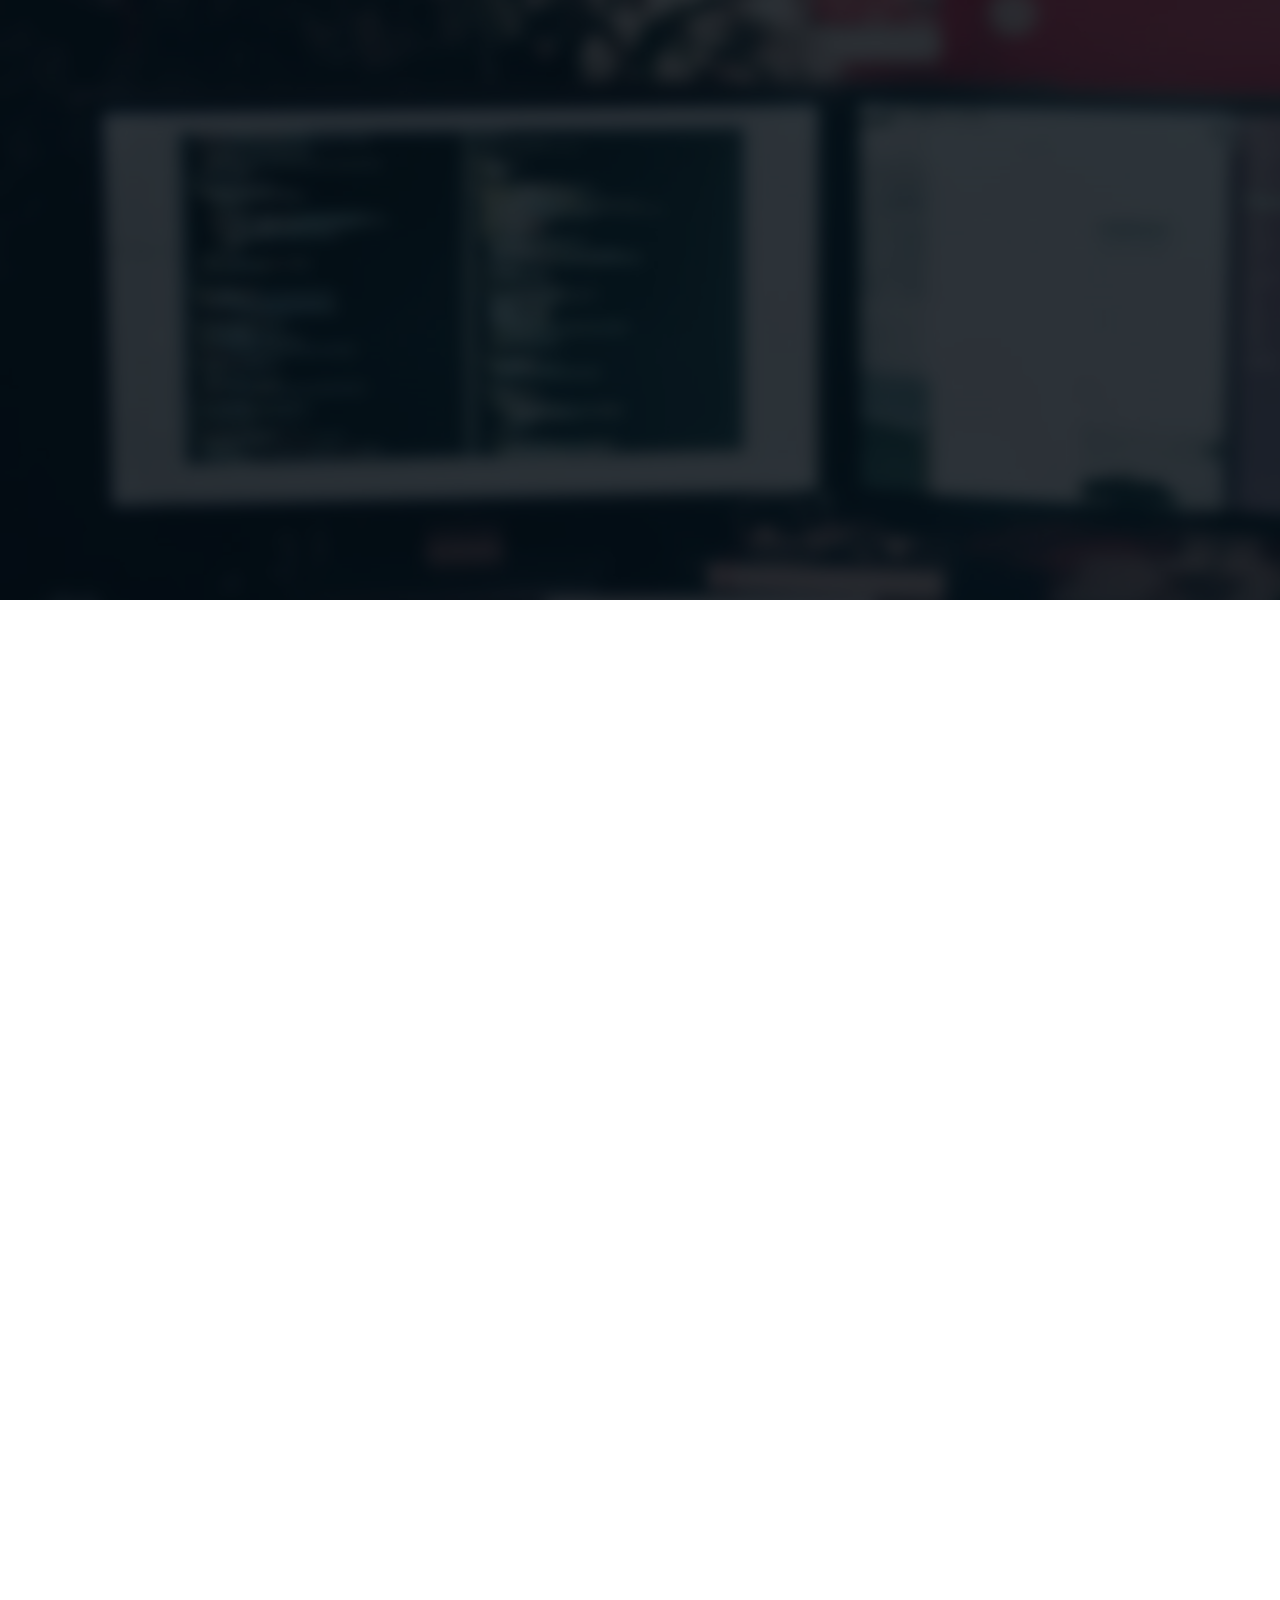
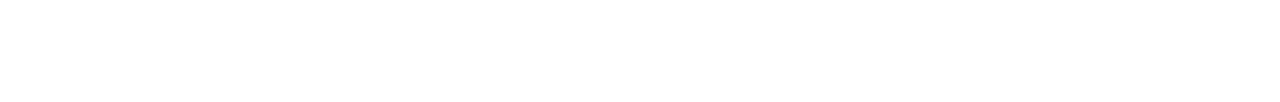
==== commit 5b477ed3: "second commit" ====
--- a/page-appmobile.html
+++ b/page-appmobile.html
@@ -103,7 +103,8 @@
         <div class="container">
             <div class="row">
                 <div class="col-md-8 col-md-offset-2 text-center fh5co-heading">
-                    <h2 id="line.title">Le Concept</h2>
+                    <h2 id="line.title">Grow'Up</h2>
+                    <span>Projet Web - Design D'application mobile</span>
                 </div>
             </div>
             <div class="row">
@@ -132,7 +133,8 @@
                     </ul>
                 </div>
                 <div class="col-md-8">
-                    <h2>Web design - App Mobile : <br>
+                    <h2> <strong> Présentation du concept: </strong><br>
+                        Web design - App Mobile <br>
                         Concevoir une application mobile de réseau social</h2>
                     <p>There live the blind texts far from the countries Vokalia and Consonantia, there live the
                         blind texts. Separated they live in bookmarksgrove there live the blind texts far from the
--- a/css/style.css
+++ b/css/style.css
@@ -47,19 +47,24 @@
 }
 
 a {
-  color: #0077ff;
+  color: #0d2435;
   -webkit-transition: 0.5s;
   -o-transition: 0.5s;
   transition: 0.5s;
 }
 a:hover, a:active, a:focus {
-  color:#0077ff;
+  color:#0d2435;
   outline: none;
   text-decoration: none;
 }
 
+#about h2{
+  font-family: "Kaushan Script", cursive;
+  line-height: 1.3;
+}
+
 p {
-  margin-bottom: 30px;
+  margin-bottom: 60px;
 }
 
 h1, h2, h3, h4, h5, h6, figure {
@@ -71,17 +76,17 @@
 
 ::-webkit-selection {
   color: #fff;
-  background: #0077ff;
+  background: #0d2435;
 }
 
 ::-moz-selection {
   color: #fff;
-  background: #0077ff;
+  background: #0d2435;
 }
 
 ::selection {
   color: #fff;
-  background: #0077ff;
+  background: #0d2435;
 }
 
 .services-padding i{
@@ -163,7 +168,7 @@
   background-size: cover;
   background-attachment: fixed;
   position: relative;
-  height: 500px;
+  height: 600px;
   width: 100%;
 }
 #fh5co-header .overlay,
@@ -173,7 +178,6 @@
   bottom: 0;
   left: 0;
   right: 0;
-  background: rgba(0, 117, 255, 0.9);
 }
 #fh5co-header .display-t,
 .fh5co-cover .display-t {
@@ -305,13 +309,15 @@
 }
 
 #fh5co-features {       
-  background: #0077ff;
+  background:#f2f3f5;
 }
 #fh5co-features h2 {
-  color: #fff;
+  font-family: "Kaushan Script", cursive;
+  color:#0d2435;
+  font-size: 190%;
 }
 #fh5co-features .services-padding {
-  padding: 7em 0;
+  padding: 0em 0;
 }
 #fh5co-features .feature-left {
   margin-bottom: 40px;
@@ -323,8 +329,18 @@
   }
 }
 
-#feature-copy li{
-  
+#fh5co-features i{
+  size: 75px;
+  color: #0d2435;
+}
+
+.img-circle {
+  padding-left: 110px;
+  border-radius: 50%;
+}
+
+#feature-copy i{
+  color: #0d2435;
 }
 
 #fh5co-features .feature-left .icon {
@@ -333,7 +349,7 @@
   width: 100px;
   height: 100px;
   margin: 0 auto;
-  background: #fff;
+  background: #0d2435;
   margin-bottom: 20px;
   -webkit-border-radius: 50%;
   -moz-border-radius: 50%;
@@ -345,7 +361,7 @@
   display: table-cell;
   vertical-align: middle;
   height: 100px;
-  color: #0077ff !important;
+  color: #0d2435 !important;
 }
 #fh5co-features .feature-left .feature-copy {
   width: 100%;
@@ -374,7 +390,7 @@
 #fh5co-blog,
 #fh5co-pricing,
 #fh5co-contact {
-  padding: 5em 0;
+  padding: 3em 0;
   clear: both;
 }
 @media screen and (max-width: 768px) {
@@ -396,7 +412,7 @@
 
 .fh5co-bg-dark {
   background: #2F3C4F;
-  background: #0077ff;
+  background: #0d2435;
 }
 .fh5co-bg-dark .fh5co-heading h2 {
   color: #fff !important;
@@ -453,7 +469,7 @@
   display: inline-block;
   zoom: 1;
   *display: inline;
-  color: #0077ff;
+  color: #0d2435;
   padding-left: 10px;
   padding-right: 10px;
 }
@@ -490,11 +506,23 @@
   font-size: 20px;
 }
 #fh5co-about .fh5co-social-icons li a:hover {
-  background: #0077ff;
-}
-
-.fh5co-heading {
-  margin-bottom: 5em;
+  background: #0d2435;
+}
+
+.icon {
+  display: inline-block;
+  width: 1em;
+  height: 1em;
+  stroke-width: 0;
+  stroke: currentColor;
+  fill: currentColor;
+}
+.icon-gears {
+  width: 1.3125em;
+  color: black;
+}
+
+.fh5co-heading {;
 }
 .fh5co-heading.fh5co-heading-sm {
   margin-bottom: 2em;
@@ -620,7 +648,7 @@
   top: 40px;
   left: 50%;
   margin-left: -21px;
-  background-color: #0077ff;
+  background-color: #0d2435;
   z-index: 100;
   display: table;
   -webkit-border-radius: 50%;
@@ -799,6 +827,7 @@
   background-size: cover;
   background-position: center center;
   background-repeat: no-repeat;
+  background-color: white;
   position: relative;
   height: 270px;
   width: 100%;
@@ -889,7 +918,7 @@
   height: 54px;
   border: none !important;
   background: #fff;
-  color: #0077ff;
+  color: #0d2435;
   font-size: 16px;
   text-transform: uppercase;
   font-weight: 400;
@@ -954,7 +983,7 @@
 .fh5co-blog .blog-text .stuff {
   margin: 0;
   padding: 0;
-  border-top: 1px solid rgba(0, 0, 0, 0.05);
+  
   padding-top: 20px;
 }
 .fh5co-blog .blog-text .stuff li {
@@ -973,7 +1002,7 @@
 .fh5co-blog .blog-text .stuff li:last-child {
   float: right;
 }
-.fh5co-blog .blog-text .stuff li:last-child a {
+.fh5co-blog .blog-text  li:last-child a {
   color: #000;
 }
 .fh5co-blog .blog-text .stuff li:last-child i {
@@ -1002,7 +1031,7 @@
   display: block;
   padding: 10px 15px;
   margin-bottom: -1px;
-  background-color:#0077ff;
+  background-color:#0d2435;
 }
 
 #fh5co-consult {
@@ -1211,9 +1240,9 @@
 }
 
 .btn-primary {
-  background: #0077ff;
-  color: #fff;
-  border: 2px solid #0077ff;
+  background: #0d2435;
+  color: #fff;
+  border: 2px solid #0d2435;
 }
 .btn-primary:hover, .btn-primary:focus, .btn-primary:active {
   background: #ff9b1a !important;
@@ -1221,11 +1250,11 @@
 }
 .btn-primary.btn-outline {
   background: transparent;
-  color: #0077ff;
-  border: 2px solid #0077ff;
+  color: #0d2435;
+  border: 2px solid #0d2435;
 }
 .btn-primary.btn-outline:hover, .btn-primary.btn-outline:focus, .btn-primary.btn-outline:active {
-  background: #0077ff;
+  background: #0d2435;
   color: #fff;
 }
 
@@ -1355,7 +1384,7 @@
 .form-control:active, .form-control:focus {
   outline: none;
   box-shadow: none;
-  border-color: #0077ff;
+  border-color: #0d2435;
 }
 
 .row-pb-md {
@@ -1391,3 +1420,568 @@
 }
 
 /*# sourceMappingURL=style.css.map */
+
+* {
+  padding: 0;
+  margin: 0;
+}
+
+body {
+  font-family: 'Fauna One', serif;
+  font-size: 20px;
+}
+
+li {
+  list-style: none;
+}
+
+a {
+  color: white;
+}
+
+a:hover, a:focus {
+  color: white;
+  text-decoration: none;
+}
+
+h1 {
+  color: white;
+  text-align: center;
+  margin-top: 4%;
+  font-size: 412.5%;
+}
+
+h1 > small {
+  display: block;
+  color: white;
+}
+
+h2 {
+  font-size: 245%;
+  margin-top: 100px;
+}
+
+h2:after {
+  display: block;
+  margin: 42px 0;
+  content: "";
+}
+
+h3 {
+  font-weight: bold;
+}
+
+h4 {
+  font-size: 92%;
+}
+
+h6 {
+  color: #F0F0F0;
+}
+
+h1 .logo {
+  font-size: 230%;
+  font-family: 'Brush Script MT', cursive;
+  width: 200px;
+  margin-left: -20px;
+}
+
+/* ELEMENTS */
+.noir {
+  display: block;
+  background-color: black;
+  padding: 18px;
+  border: 3px solid white;
+}
+
+.vertical-list li {
+  float: left;
+}
+
+.blue-border {
+  border: 2px solid #114190;
+}
+
+.magenta-border {
+  border: 2px solid #e11a61;
+}
+
+.purple-border {
+  border: 2px solid #9d1098;
+}
+
+.red-border {
+  border: 2px solid #9d102b;
+}
+
+/* END OF ELEMENTS */
+
+.overflow {
+  overflow: hidden;
+}
+
+.overlay {
+  background-color: rgba(4,14,22,.83);
+  height: 100%;
+  width: 100%;
+  padding-bottom: 80px;
+}
+
+#home {
+  background: url("https://static.pexels.com/photos/232/apple-iphone-books-desk-large.jpg") no-repeat;
+  width: 100%;
+  background-size: cover;
+}
+
+#home nav {
+  margin: 0 auto;
+  width: 700px;
+}
+
+#home nav ul {
+  overflow: hidden;
+}
+
+#home nav ul li {
+  width: 25%;
+}
+
+#home nav a {
+  padding: 16px;
+  padding-right: 30px;
+  display: table-cell;
+}
+
+#home nav.fixed {
+  position: fixed;
+  top: 0;
+  left: 0;
+  width: 100%;
+  z-index: 999;
+  padding: 0;
+  transition: background-color .8s;
+  
+}
+
+#home nav.fixed ul {
+  max-width: 700px;
+  margin: 0 auto;
+}
+
+#about::before {
+  height: 0px;
+  width: 0px;
+  border-left: 30px solid transparent;
+  border-right: 30px solid transparent;
+  border-top: 30px solid #131c23;
+  margin: 0 auto;
+  content: "";
+  display: block;
+}
+
+.social-links {
+  margin-top: 100px;
+  overflow: hidden;
+  padding: 0;
+  display: table;
+  margin: 0 auto;
+  margin-top: 90px;
+}
+
+.social-links li {
+  display: inline-table;
+  margin-right: 10px;
+}
+
+.twitter {
+  border-color: #55acee;
+}
+
+.linkedin {
+  border-color: #0077b5;
+}
+
+.freecodecamp {
+  border-color: #4a2b0f;
+}
+
+.twitter:hover {
+  background-color: #55acee;
+  transition: background-color .4s;
+}
+
+.linkedin:hover {
+  background-color: #0077b5;
+  transition: background-color .4s;
+}
+
+.freecodecamp:hover {
+  background-color: #4a2b0f;
+  transition: background-color .4s;
+}
+
+#about .info {
+  display: flex;
+  flex-direction: row;
+}
+
+#about h2 {
+  color: #0d2435;
+}
+
+#about h2::after {
+  border-bottom: 2px dashed #918D8D;
+}
+
+#about .info p {
+  line-height: 270%;
+}
+
+#about .signature {
+  font-family: 'Brush Script MT', cursive;
+  font-size: 150%;
+  float: right;
+  color: #0d2435;
+  opacity: .9;
+}
+
+#skill-set {
+  margin-top: 80px;
+  padding-bottom: 80px;
+}
+
+#skill-set ul {
+  overflow: hidden;
+}
+
+#web-development-skills {
+  background-color: #114190;
+}
+
+#automation-skills {
+  background-color: #e11a61;
+}
+
+#misc-skills {
+  background-color: #9d1098;
+}
+
+.skills {
+  color: white;
+}
+
+.skills li {
+  padding: 20px;
+}
+
+#portfolio {
+  background-color:#f2f3f5;
+  padding-bottom: 80px;
+}
+
+#portfolio h2 {
+  color: #0d2435;
+  margin-bottom: 140px;
+}
+
+#portfolio h2:after {
+  border-bottom: 2px dashed #b4b4b4;
+}
+
+#portfolio .row {
+  margin: 0px;
+  box-sizing: border-box;
+  padding: 0 60px;
+}
+
+#portfolio .heading {
+  color: #F0F0F0;
+  padding: 15px;
+  text-align: center;
+  position: absolute;
+font-size: 18px;
+letter-spacing: 2px;
+}
+
+#portfolio .heading span {
+  color: #635757;
+  display: block;
+  margin: 40px 0px;
+  font-size: 200%;
+}
+
+#portfolio .description {
+  position: absolute;
+  top: 0px;
+  left: 0px;
+  padding: 15px;
+}
+
+#portfolio .description > * {
+  display: none;
+  font-size: 72%;
+}
+
+#portfolio p {
+  color: #F0F0F0;
+  /*display: none;*/
+  margin-bottom: 30px;
+  line-height: 230%;
+}
+
+#portfolio p, .tools {
+  width: 100%;
+}
+
+.description span {
+  margin-left: 10px;
+}
+
+.description .tools {
+  margin-top: 20px;
+  overflow: hidden;
+}
+
+.description .tools li {
+  margin-top: 5px;
+  background-color: #114190;
+  margin-right: 10px;
+  padding: 10px;
+  color: #F0F0F0;
+}
+
+#portfolio div section {
+  cursor: pointer;
+}
+
+#portfolio div:nth-child(odd) section {
+  background-color: #483F3F;
+  padding: 10px;
+  border: 3px solid #4D4343;
+}
+
+#portfolio div:nth-child(even) section {
+  background-color:#031624;
+  padding: 10px;
+  border: 3px solid #031624;
+}
+
+#portfolio img {
+  width: 100%;
+  padding-top: 25px;
+}
+
+#portfolio section {
+  height: 100%;
+  margin-bottom: 20px;
+}
+
+#portfolio .overlay {
+  position: relative;
+  padding-bottom: 0px;
+  min-height: 550px;
+overflow: auto;
+}
+
+#portfolio .description h4 {
+  color: white;
+}
+
+#portfolio .heading {
+  font-size: 25px;
+  padding-top: 50px;
+  position: relative;
+  margin: 0 auto;
+}
+
+#portfolio section {
+  width: 50%;
+  float: left;
+}
+
+#portfolio section:hover .overlay img {
+  opacity: 0;
+  transition: opacity .32s;
+}
+
+#portfolio section:hover .description {
+  top: 140px;
+  transition: top .5s;
+}
+
+#portfolio section:hover .overlay .heading span {
+   -webkit-transform: rotate(180deg);
+   position: relative;
+   top: -80px;
+   left: -30px;
+   color: rgba(4,14,22,.83);;
+}
+
+#portfolio section:hover .overlay .description > * {
+  display: block;
+}
+
+#portfolio section:hover .overlay .heading {
+  position: absolute;
+  top: -60px;
+  transition: top .9s;
+}
+
+#contact {
+  background: url("https://res.cloudinary.com/dj7k0lade/image/upload/v1526689027/codepen/portfolio/map.jpg") no-repeat;
+  background-size: cover;
+}
+
+#contact .overlay {
+  background: rgba(0,0,0,.968);
+}
+
+#contact h2 {
+  color: white;
+}
+
+#contact h2:after {
+  border-bottom: 2px dashed white;
+}
+
+#contact form {
+  position: relative;
+}
+
+#contact .form-group label {
+  display: block;
+  color: white;
+  font-weight: normal;
+}
+
+#contact .form-group input, #contact .form-group textarea {
+  outline: none;
+  border: 0;
+  border-bottom: 6px solid #114190;
+  padding: 9px;
+  background-color: #2b2b2b;
+  color: white;
+}
+
+#contact .form-group input#emailTXT {
+  width: 75%;
+  border-bottom: 6px solid #e11a61;
+}
+
+#contact .form-group input#emailTXT {
+  border-bottom: 6px solid #e11a61;
+}
+
+#contact .form-group input#subjectTXT {
+  width: 55%;
+  border-bottom: 6px solid #9d1098;
+}
+
+#contact .form-group input#messageTXT {
+  border-bottom: 6px solid #9d1098;
+}
+
+#contact .form-group #messageTXT {
+  border-bottom: 6px solid #9d102b;
+  resize: none;
+}
+
+#contact #submitBTN {
+  color: white;
+}
+
+#contact #submitBTN:hover {
+  background-color: white;
+  color: black;
+  transition: background-color .4s;
+}
+
+#contact #submitBTN span {
+  margin-right: 20px;
+}
+
+#contact .social-links li {
+  margin-bottom: 20px;
+}
+
+/* Media Queries */
+
+@media screen and (max-width: 1200px) {
+  #portfolio [class^="col"] section {
+      width: 80%;
+      margin-right: auto;
+      margin-left: auto;
+      margin-bottom: 10px;
+      min-height: 400px;
+  }
+
+  #portfolio .overlay {
+      width: 100%;
+      height: auto;
+  }
+
+  #portfolio img {
+      width: 100%;
+      height: auto;
+  }
+
+  #portfolio section:hover .overlay .heading span {
+   -webkit-transform: rotate(90deg);
+   top: 70px;
+   left: -240px;
+   position: relative;
+  }
+}
+
+@media screen and (max-width: 790px) {
+  body {
+      font-size: 18px;
+      text-align: center;
+  }
+
+h2 {
+  margin-top: 80px;
+}
+
+  input {
+      text-align: center;
+  }
+
+  #about img {
+      display: block;
+      margin: 0 auto;
+      width: 30%;
+  }
+  
+  #about .info {
+      flex-direction: column-reverse;
+  }
+
+  #skill-set .skills {
+      margin-top: 20px;
+  }
+
+  form {
+      text-align: left;
+  }
+
+  #portfolio .description p {
+      margin-top: 40px;
+  }
+
+  #portfolio section {
+      font-size: 10px;
+  }
+
+  #portfolio .overlay > * {
+      font-size: 200%;
+  }
+
+  #portfolio p, h6 {
+      text-align: left;
+  }
+
+.card-title{
+  font-weight: bold;
+  font-size: 50px;
+}
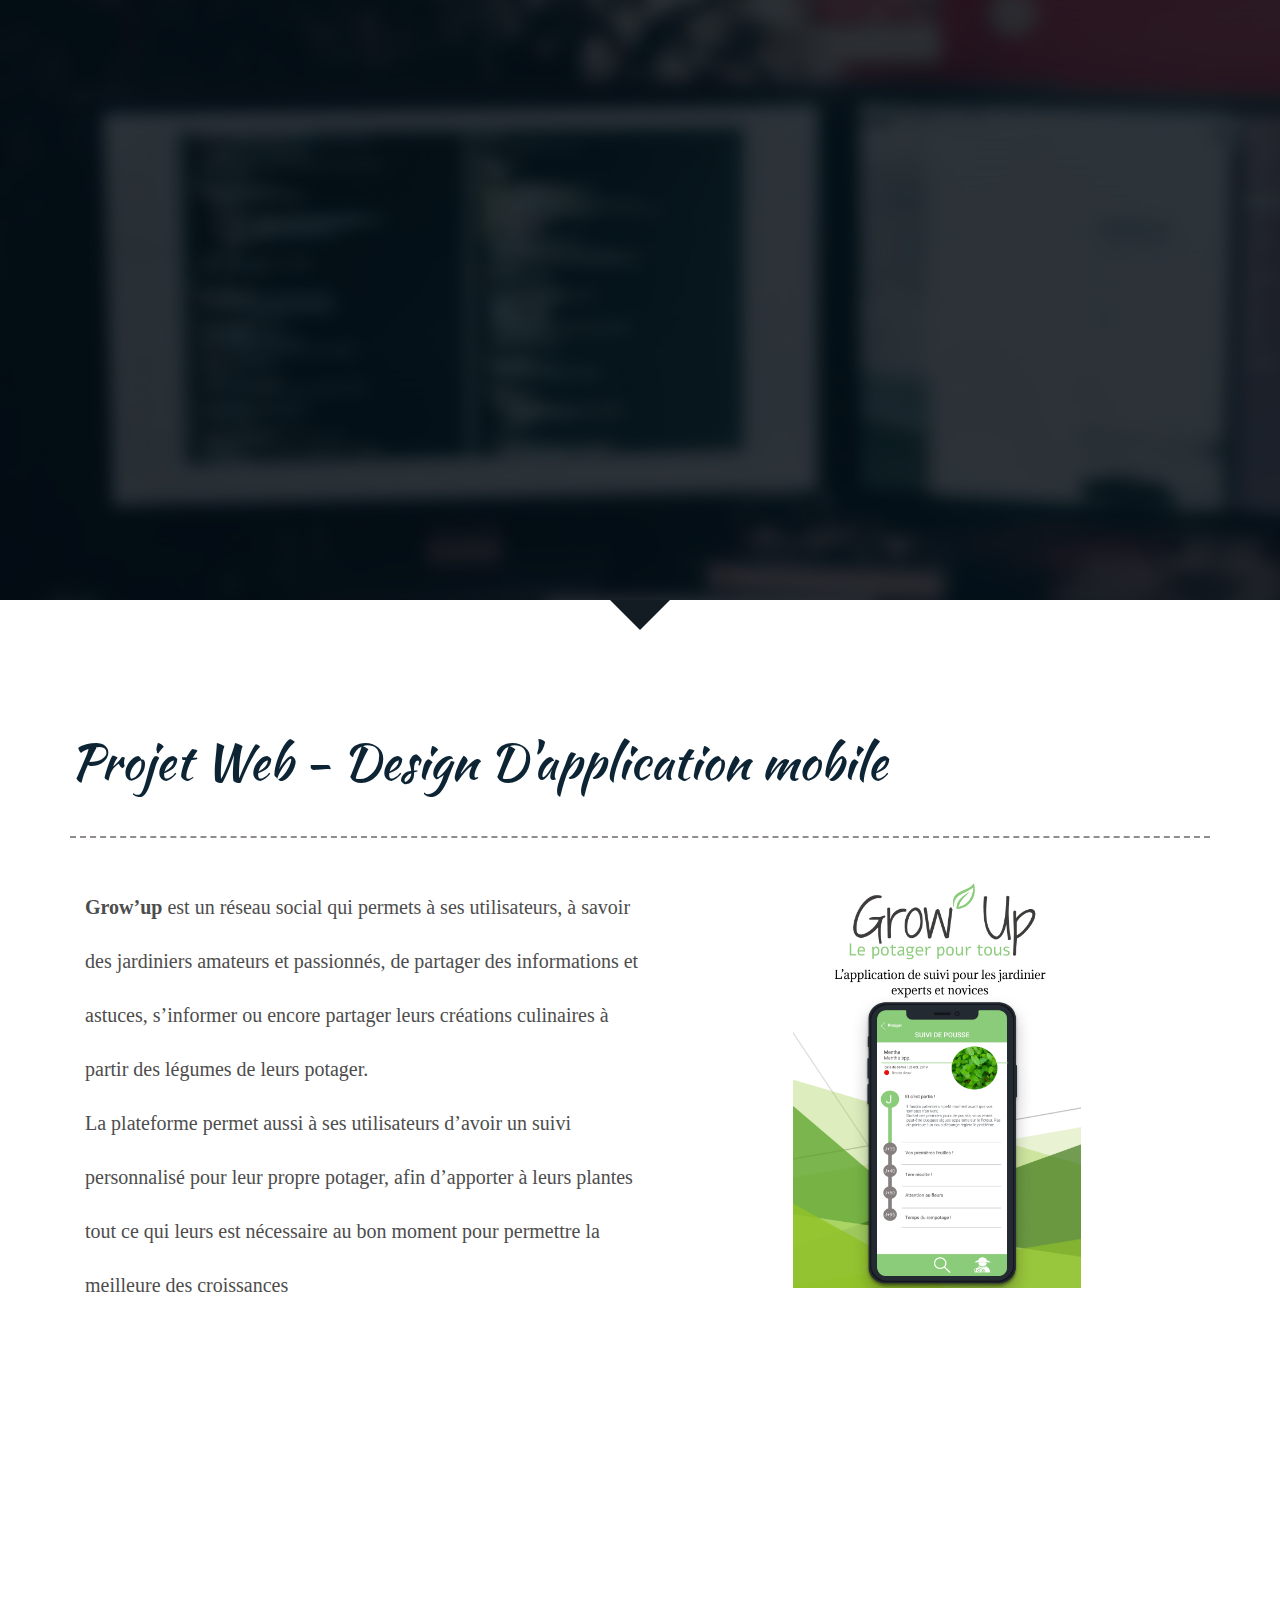
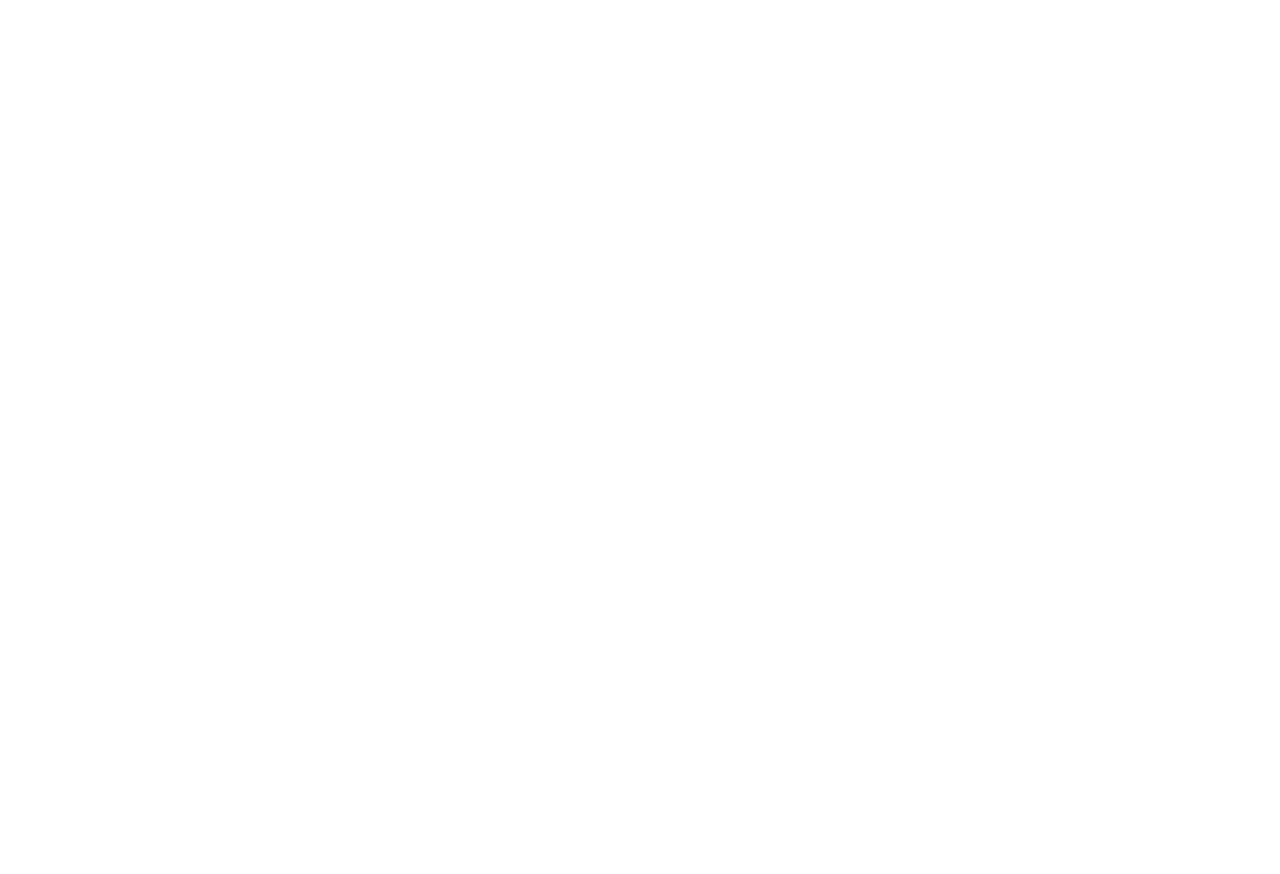
==== commit 2026b5d7: "add project 1" ====
--- a/page-appmobile.html
+++ b/page-appmobile.html
@@ -86,11 +86,6 @@
                             <h1><span>Grow'Up</span></h1>
                             <h3><span>Projet Web - Design D'application mobile</span></h3>
                             <p>
-                            <ul class="fh5co-social-icons">
-                                <li><a href="#"><i class="icon-linkedin2"></i></a></li>
-                                <li><a href="#"><i class="icon icon-git"></i></a></li>
-                                <li><a href="#"><i class="icon icon-instagram"></i></a></li>
-                            </ul>
                             </p>
                         </div>
                     </div>
@@ -98,6 +93,35 @@
             </div>
         </div>
     </header>
+
+
+    <!-- ABOUT -->
+    <section id="about">
+        <!-- CONTAINER -->
+        <div class="container">
+            <h2> <span>Projet Web - Design D'application mobile</span> </h2>
+            <div class="row info">
+                <div class="col-sm-7">
+                    <p> <strong>Grow’up</strong>
+                        est un réseau social qui permets à ses utilisateurs, à savoir des jardiniers amateurs et
+                        passionnés, de partager des informations et astuces, s’informer ou encore partager leurs
+                        créations culinaires à partir des légumes de leurs potager. <br>
+                        La plateforme permet aussi à ses utilisateurs d’avoir un suivi personnalisé pour leur propre
+                        potager, afin d’apporter à leurs plantes tout ce qui leurs est nécessaire au bon moment pour
+                        permettre la meilleure des croissances
+
+                </div>
+
+                <div class="col-md-5">
+                    <img src="images/projet1/Poster.png" alt="Lewis Alberto Briffa"
+                        class="img-responsive img-circle-project1">
+                </div>
+            </div>
+    </section>
+    <!-- END ABOUT -->
+
+
+
 
     <div id="fh5co-about" class="animate-box fadeInUp animated-fast">
         <div class="container">
--- a/css/style.css
+++ b/css/style.css
@@ -339,8 +339,15 @@
   border-radius: 50%;
 }
 
+.img-circle-project1{
+  padding-left: 110px;
+}
+
 #feature-copy i{
   color: #0d2435;
+}
+
+.project-description{
 }
 
 #fh5co-features .feature-left .icon {
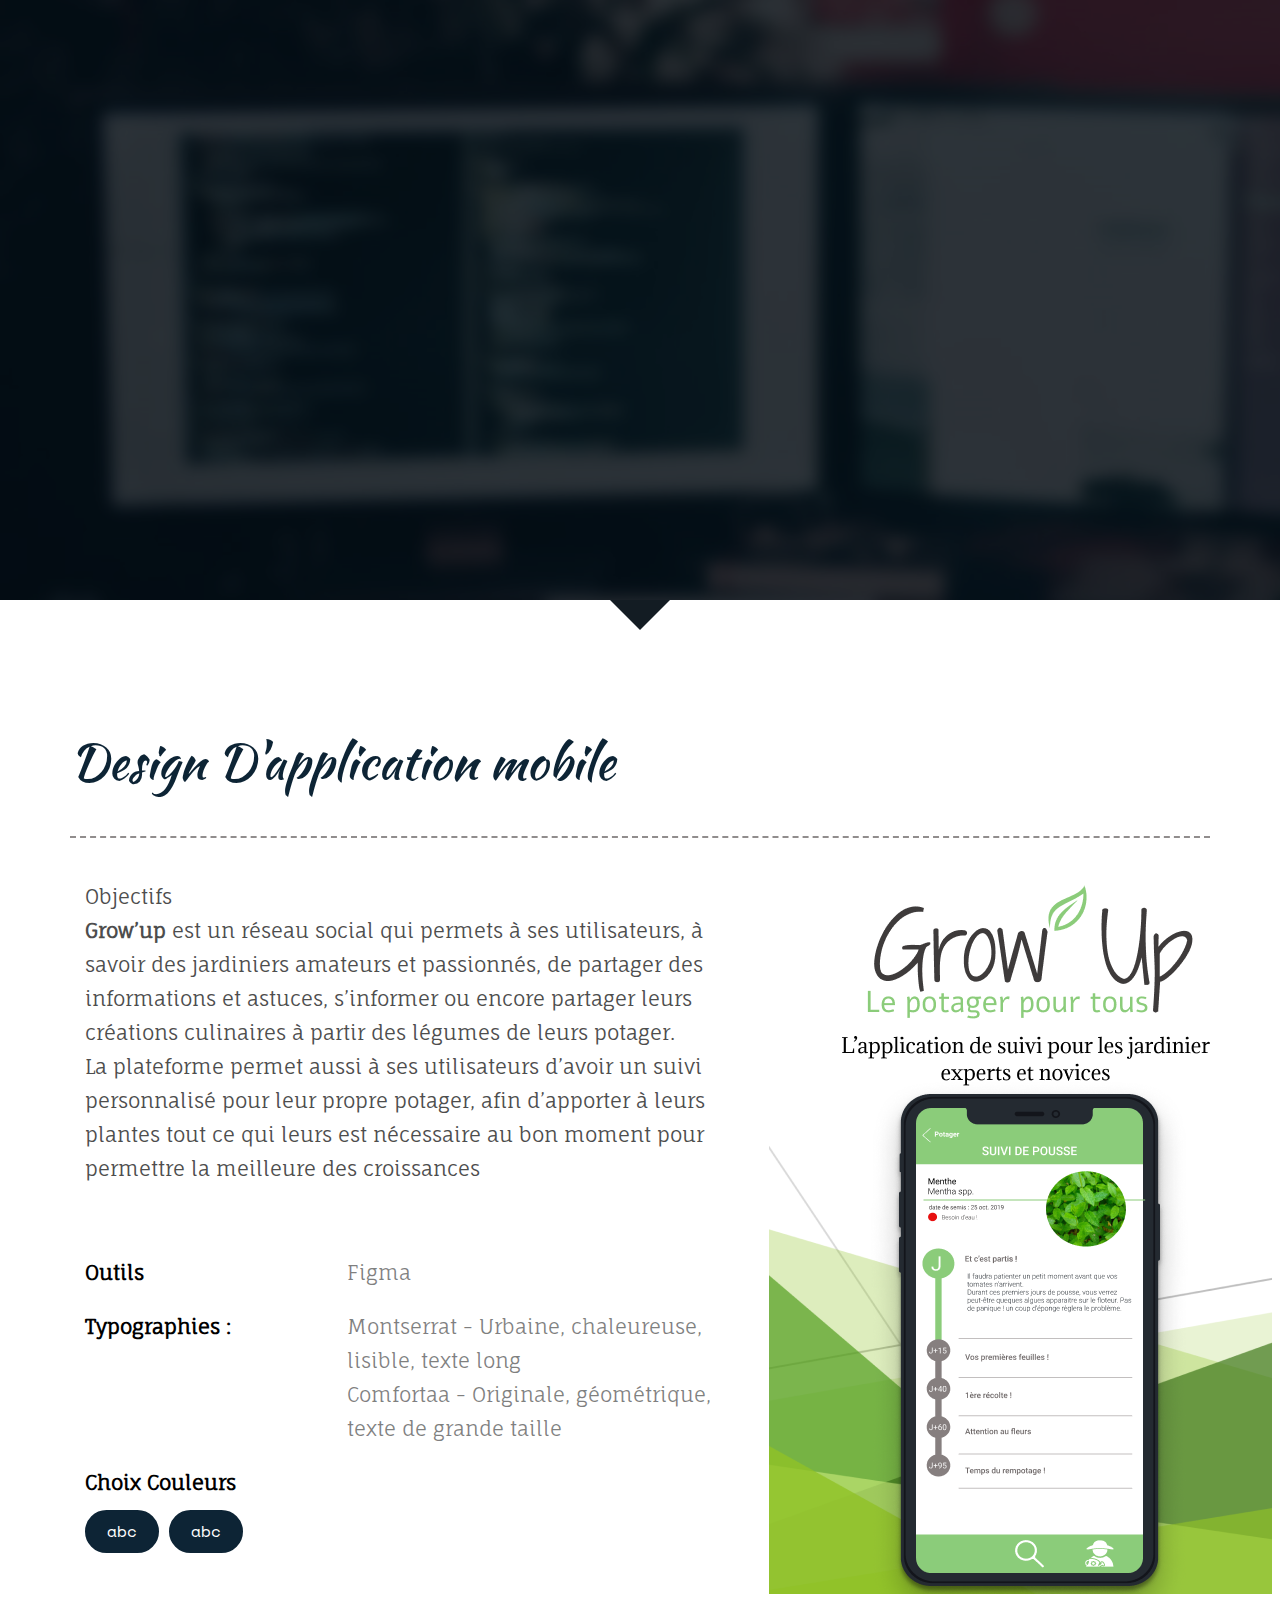
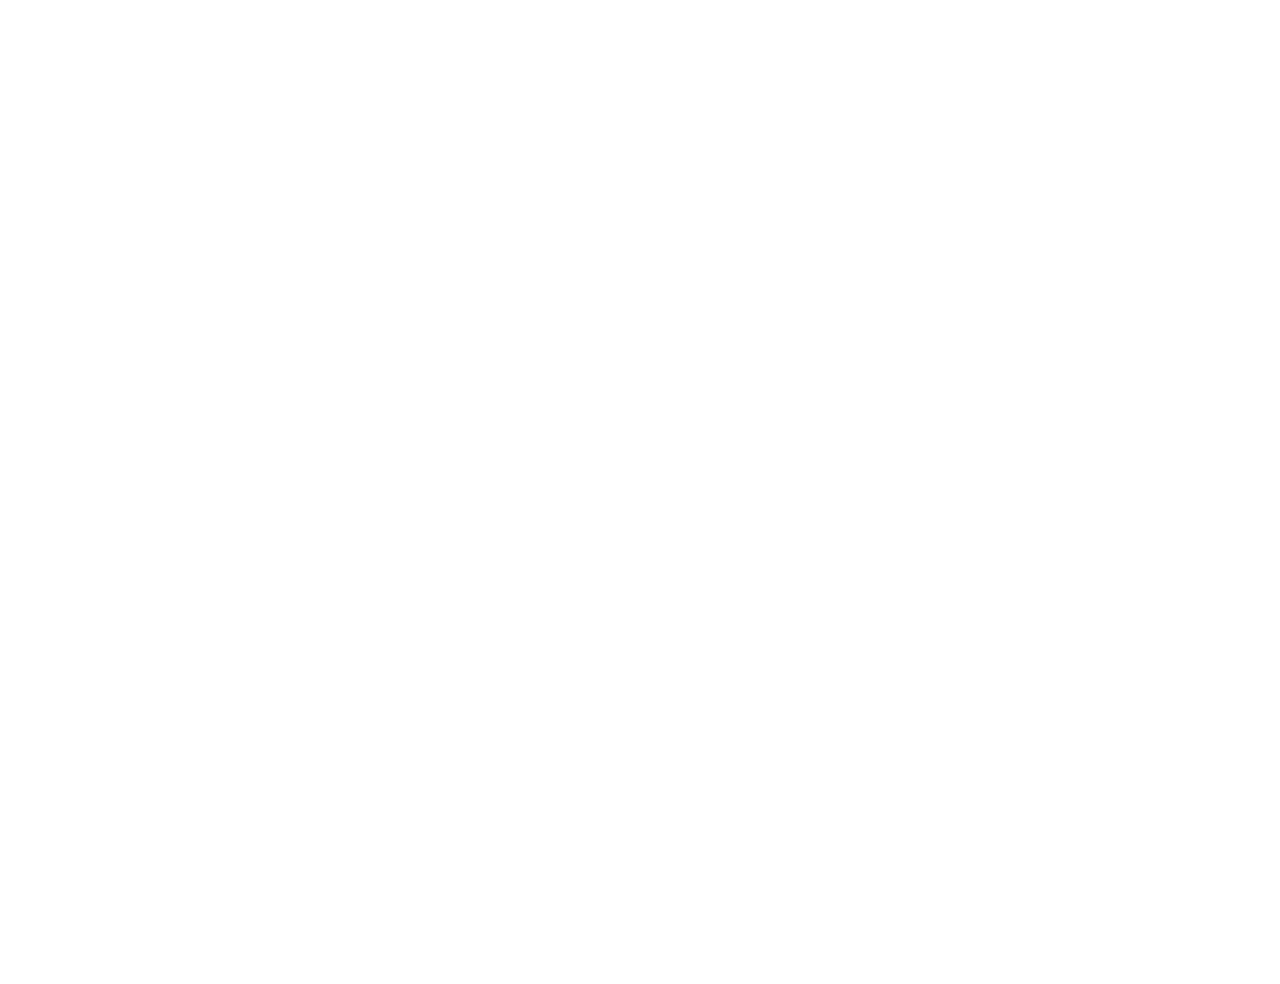
==== commit ed727e55: "add sections project 1" ====
--- a/page-appmobile.html
+++ b/page-appmobile.html
@@ -2,73 +2,94 @@
 <html>
 
 <head>
-    <meta charset="utf-8">
-    <meta http-equiv="X-UA-Compatible" content="IE=edge">
-    <title>Profile &mdash; Free Website Template, Free HTML5 Template by freehtml5.co</title>
-    <meta name="viewport" content="width=device-width, initial-scale=1">
-    <meta name="description" content="Free HTML5 Website Template by freehtml5.co" />
-    <meta name="keywords"
-        content="free website templates, free html5, free template, free bootstrap, free website template, html5, css3, mobile first, responsive" />
-    <meta name="author" content="freehtml5.co" />
-
-    <!-- 
-	//////////////////////////////////////////////////////
-
-	FREE HTML5 TEMPLATE 
-	DESIGNED & DEVELOPED by FreeHTML5.co
-		
-	Website: 		http://freehtml5.co/
-	Email: 			info@freehtml5.co
-	Twitter: 		http://twitter.com/fh5co
-	Facebook: 		https://www.facebook.com/fh5co
-
-	//////////////////////////////////////////////////////
-	 -->
-
-
-    <!-- Facebook and Twitter integration -->
-    <meta property="og:title" content="" />
-    <meta property="og:image" content="" />
-    <meta property="og:url" content="" />
-    <meta property="og:site_name" content="" />
-    <meta property="og:description" content="" />
-    <meta name="twitter:title" content="" />
-    <meta name="twitter:image" content="" />
-    <meta name="twitter:url" content="" />
-    <meta name="twitter:card" content="" />
-
-    <!-- fontawesome -->
-    <link href="/your-path-to-fontawesome/css/all.css" rel="stylesheet">
-    <!--load all styles -->
-
-    <link href="https://fonts.googleapis.com/css?family=Space+Mono" rel="stylesheet">
-    <link href="https://fonts.googleapis.com/css?family=Kaushan+Script" rel="stylesheet">
-
-    <!-- Animate.css -->
-    <link rel="stylesheet" href="css/animate.css">
-    <!-- Icomoon Icon Fonts-->
-    <link rel="stylesheet" href="css/icomoon.css">
-    <!-- Bootstrap  -->
-    <link rel="stylesheet" href="css/bootstrap.css">
-
-    <!-- DEVICON  -->
-    <link rel="stylesheet"
-        href="https://cdn.rawgit.com/konpa/devicon/df6431e323547add1b4cf45992913f15286456d3/devicon.min.css">
-
-    <!-- Theme style  -->
-    <link rel="stylesheet" href="css/style.css">
-
-    <!-- Modernizr JS -->
-    <script src="js/modernizr-2.6.2.min.js"></script>
-    <!-- FOR IE9 below -->
-    <!--[if lt IE 9]>
-	<script src="js/respond.min.js"></script>
-	<![endif]-->
-
-    <link rel="stylesheet" href="https://cdn.jsdelivr.net/gh/fancyapps/fancybox@3.5.7/dist/jquery.fancybox.min.css" />
-
-    <link rel="stylesheet"
-        href="https://cdn.rawgit.com/konpa/devicon/df6431e323547add1b4cf45992913f15286456d3/devicon.min.css">
+    <html>
+
+    <head>
+        <meta charset="utf-8">
+        <meta http-equiv="X-UA-Compatible" content="IE=edge">
+        <title>Profile &mdash; Free Website Template, Free HTML5 Template by freehtml5.co</title>
+        <meta name="viewport" content="width=device-width, initial-scale=1">
+        <meta name="description" content="Free HTML5 Website Template by freehtml5.co" />
+        <meta name="keywords"
+            content="free website templates, free html5, free template, free bootstrap, free website template, html5, css3, mobile first, responsive" />
+        <meta name="author" content="freehtml5.co" />
+
+        <!-- 
+            //////////////////////////////////////////////////////
+        
+            FREE HTML5 TEMPLATE 
+            DESIGNED & DEVELOPED by FreeHTML5.co
+                
+            Website: 		http://freehtml5.co/
+            Email: 			info@freehtml5.co
+            Twitter: 		http://twitter.com/fh5co
+            Facebook: 		https://www.facebook.com/fh5co
+        
+            //////////////////////////////////////////////////////
+             -->
+
+
+        <!-- Facebook and Twitter integration -->
+        <meta property="og:title" content="" />
+        <meta property="og:image" content="" />
+        <meta property="og:url" content="" />
+        <meta property="og:site_name" content="" />
+        <meta property="og:description" content="" />
+        <meta name="twitter:title" content="" />
+        <meta name="twitter:image" content="" />
+        <meta name="twitter:url" content="" />
+        <meta name="twitter:card" content="" />
+
+
+        <meta charset="UTF-8">
+        <title>Lewis Alberto Briffa</title>
+        <link href='https://fonts.googleapis.com/css?family=Fauna+One' rel='stylesheet' type='text/css'>
+        <link rel="stylesheet" href="styles/main.css">
+        <meta name="viewport" content="width=device-width, initial-scale=1.0" <!--[if IE]>
+        <script src="https://html5shiv.googlecode.com/svn/trunk/html5.js"></script>
+        <![endif]-->
+        
+            <!-- fontawesome -->
+            <link href="/your-path-to-fontawesome/css/all.css" rel="stylesheet">
+            <link rel="stylesheet"
+                href="https://maxst.icons8.com/vue-static/landings/line-awesome/font-awesome-line-awesome/css/all.min.css">
+            <!--load all styles -->
+        
+            <link href="https://fonts.googleapis.com/css?family=Space+Mono" rel="stylesheet">
+            <link href="https://fonts.googleapis.com/css?family=Kaushan+Script" rel="stylesheet">
+        
+            <!-- Animate.css -->
+            <link rel="stylesheet" href="css/animate.css">
+            <!-- Icomoon Icon Fonts-->
+            <link rel="stylesheet" href="css/icomoon.css">
+            <!-- Bootstrap  -->
+            <link rel="stylesheet" href="css/bootstrap.css">
+        
+            <!-- DEVICON  -->
+            <link rel="stylesheet"
+                href="https://cdn.rawgit.com/konpa/devicon/df6431e323547add1b4cf45992913f15286456d3/devicon.min.css">
+        
+            <!-- Theme style  -->
+            <link rel="stylesheet" href="css/style.css">
+        
+            <!-- Modernizr JS -->
+            <script src="js/modernizr-2.6.2.min.js"></script>
+            <!-- FOR IE9 below -->
+            <!--[if lt IE 9]>
+        <script src="js/respond.min.js"></script>
+        <![endif]-->
+            <meta charset="UTF-8">
+            <title>Lewis Alberto Briffa</title>
+            <link href='https://fonts.googleapis.com/css?family=Fauna+One' rel='stylesheet' type='text/css'>
+            <link rel="stylesheet" href="styles/main.css">
+            <meta name="viewport" content="width=device-width, initial-scale=1.0" <!--[if IE]>
+        <script src="https://html5shiv.googlecode.com/svn/trunk/html5.js"></script>
+        <![endif]-->
+        
+        
+        
+            <link rel="stylesheet"
+                href="https://cdn.rawgit.com/konpa/devicon/df6431e323547add1b4cf45992913f15286456d3/devicon.min.css">
 </head>
 
 <body>
@@ -85,8 +106,8 @@
                         <div class="display-tc  animate-box" data-animate-effect="fadeIn">
                             <h1><span>Grow'Up</span></h1>
                             <h3><span>Projet Web - Design D'application mobile</span></h3>
-                            <p>
-                            </p>
+                            <p><br><a href="" class="btn btn-primary">Repo GitHub</a> <a href=""
+                                    class="btn btn-primary">Lien Direct</a></p>
                         </div>
                     </div>
                 </div>
@@ -99,22 +120,47 @@
     <section id="about">
         <!-- CONTAINER -->
         <div class="container">
-            <h2> <span>Projet Web - Design D'application mobile</span> </h2>
+            <h2> <span>Design D'application mobile</span> </h2>
             <div class="row info">
-                <div class="col-sm-7">
-                    <p> <strong>Grow’up</strong>
-                        est un réseau social qui permets à ses utilisateurs, à savoir des jardiniers amateurs et
-                        passionnés, de partager des informations et astuces, s’informer ou encore partager leurs
-                        créations culinaires à partir des légumes de leurs potager. <br>
-                        La plateforme permet aussi à ses utilisateurs d’avoir un suivi personnalisé pour leur propre
-                        potager, afin d’apporter à leurs plantes tout ce qui leurs est nécessaire au bon moment pour
-                        permettre la meilleure des croissances
-
-                </div>
-
-                <div class="col-md-5">
-                    <img src="images/projet1/Poster.png" alt="Lewis Alberto Briffa"
-                        class="img-responsive img-circle-project1">
+
+
+                <div class="col-md-8">
+                    <ul>
+                        <span class="first-block">Objectifs </span> <span class="second-block">
+                            <p> <strong>Grow’up</strong>
+                                est un réseau social qui permets à ses utilisateurs, à savoir des jardiniers amateurs et
+                                passionnés, de partager des informations et astuces, s’informer ou encore partager leurs
+                                créations culinaires à partir des légumes de leurs potager. <br>
+                                La plateforme permet aussi à ses utilisateurs d’avoir un suivi personnalisé pour leur
+                                propre
+                                potager, afin d’apporter à leurs plantes tout ce qui leurs est nécessaire au bon moment
+                                pour
+                                permettre la meilleure des croissances
+                            </p>
+                        </span>
+
+                        <li><span class="first-block"> Outils </span><span class="second-block">
+                                <div><i class="fab fa-figma"></i> Figma</div>
+                            </span>
+                        </li>
+                        <li><span class="first-block">Typographies :</span><span class="second-block">Montserrat -
+                                Urbaine, chaleureuse, lisible, texte long<br>Comfortaa - Originale, géométrique, texte
+                                de grande taille</span></li>
+                                <li><span class="first-block">Choix Couleurs</span><span class="second-block"><div class="colors">
+                                    <div class="color"></div>
+                                    <div class="color"></div>
+                                    <div class="color"></div>
+                                </div></span>
+                                </li>
+                    </ul>
+
+
+                    <p> <a href="" class="btn btn-primary">abc</a> <a href="" class="btn btn-primary"> abc </a> </p>
+
+                </div>
+
+                <div class="col-md-4">
+                    <img src="images/projet1/Poster.png" alt="Lewis Alberto Briffa" class="img-fluid">
                 </div>
             </div>
     </section>
@@ -123,15 +169,11 @@
 
 
 
+    <!-- Projet Informations -->
     <div id="fh5co-about" class="animate-box fadeInUp animated-fast">
         <div class="container">
             <div class="row">
-                <div class="col-md-8 col-md-offset-2 text-center fh5co-heading">
-                    <h2 id="line.title">Grow'Up</h2>
-                    <span>Projet Web - Design D'application mobile</span>
-                </div>
-            </div>
-            <div class="row">
+
                 <div class="col-md-4">
                     <ul class="info">
                         <li><span class="first-block">Lien Direct:</span><span class="second-block">Badis Essid</span>
@@ -151,15 +193,10 @@
                                     <li><a href="#"><i class="icon icon-instagram"></i></a></li>
                                 </ul>
                             </span></li>
-
-
-
                     </ul>
                 </div>
+
                 <div class="col-md-8">
-                    <h2> <strong> Présentation du concept: </strong><br>
-                        Web design - App Mobile <br>
-                        Concevoir une application mobile de réseau social</h2>
                     <p>There live the blind texts far from the countries Vokalia and Consonantia, there live the
                         blind texts. Separated they live in bookmarksgrove there live the blind texts far from the
                         countries.</p>
@@ -175,7 +212,7 @@
             </div>
         </div>
 
-
+        <h2 class="information-title"> <span>Maquettes haute fidélité</span> </h2>
 
         <!-- GALERIE IMAGE  -->
 
--- a/css/style.css
+++ b/css/style.css
@@ -339,10 +339,6 @@
   border-radius: 50%;
 }
 
-.img-circle-project1{
-  padding-left: 110px;
-}
-
 #feature-copy i{
   color: #0d2435;
 }
@@ -482,6 +478,13 @@
 }
 .fh5co-social-icons li a i {
   font-size: 20px;
+}
+
+.information-title{
+  color: #0d2435;
+  text-align: center;
+  font-family: "Kaushan Script", cursive;
+
 }
 
 #fh5co-about .fh5co-social-icons {
@@ -1452,7 +1455,6 @@
 }
 
 h1 {
-  color: white;
   text-align: center;
   margin-top: 4%;
   font-size: 412.5%;
@@ -1640,10 +1642,6 @@
   border-bottom: 2px dashed #918D8D;
 }
 
-#about .info p {
-  line-height: 270%;
-}
-
 #about .signature {
   font-family: 'Brush Script MT', cursive;
   font-size: 150%;
@@ -1992,3 +1990,11 @@
   font-weight: bold;
   font-size: 50px;
 }
+
+.color {
+  width: 60px;
+  height: 60px;
+  border-radius: 30px;
+  background:#F6FAF5;
+  margin-right: 10px;
+}
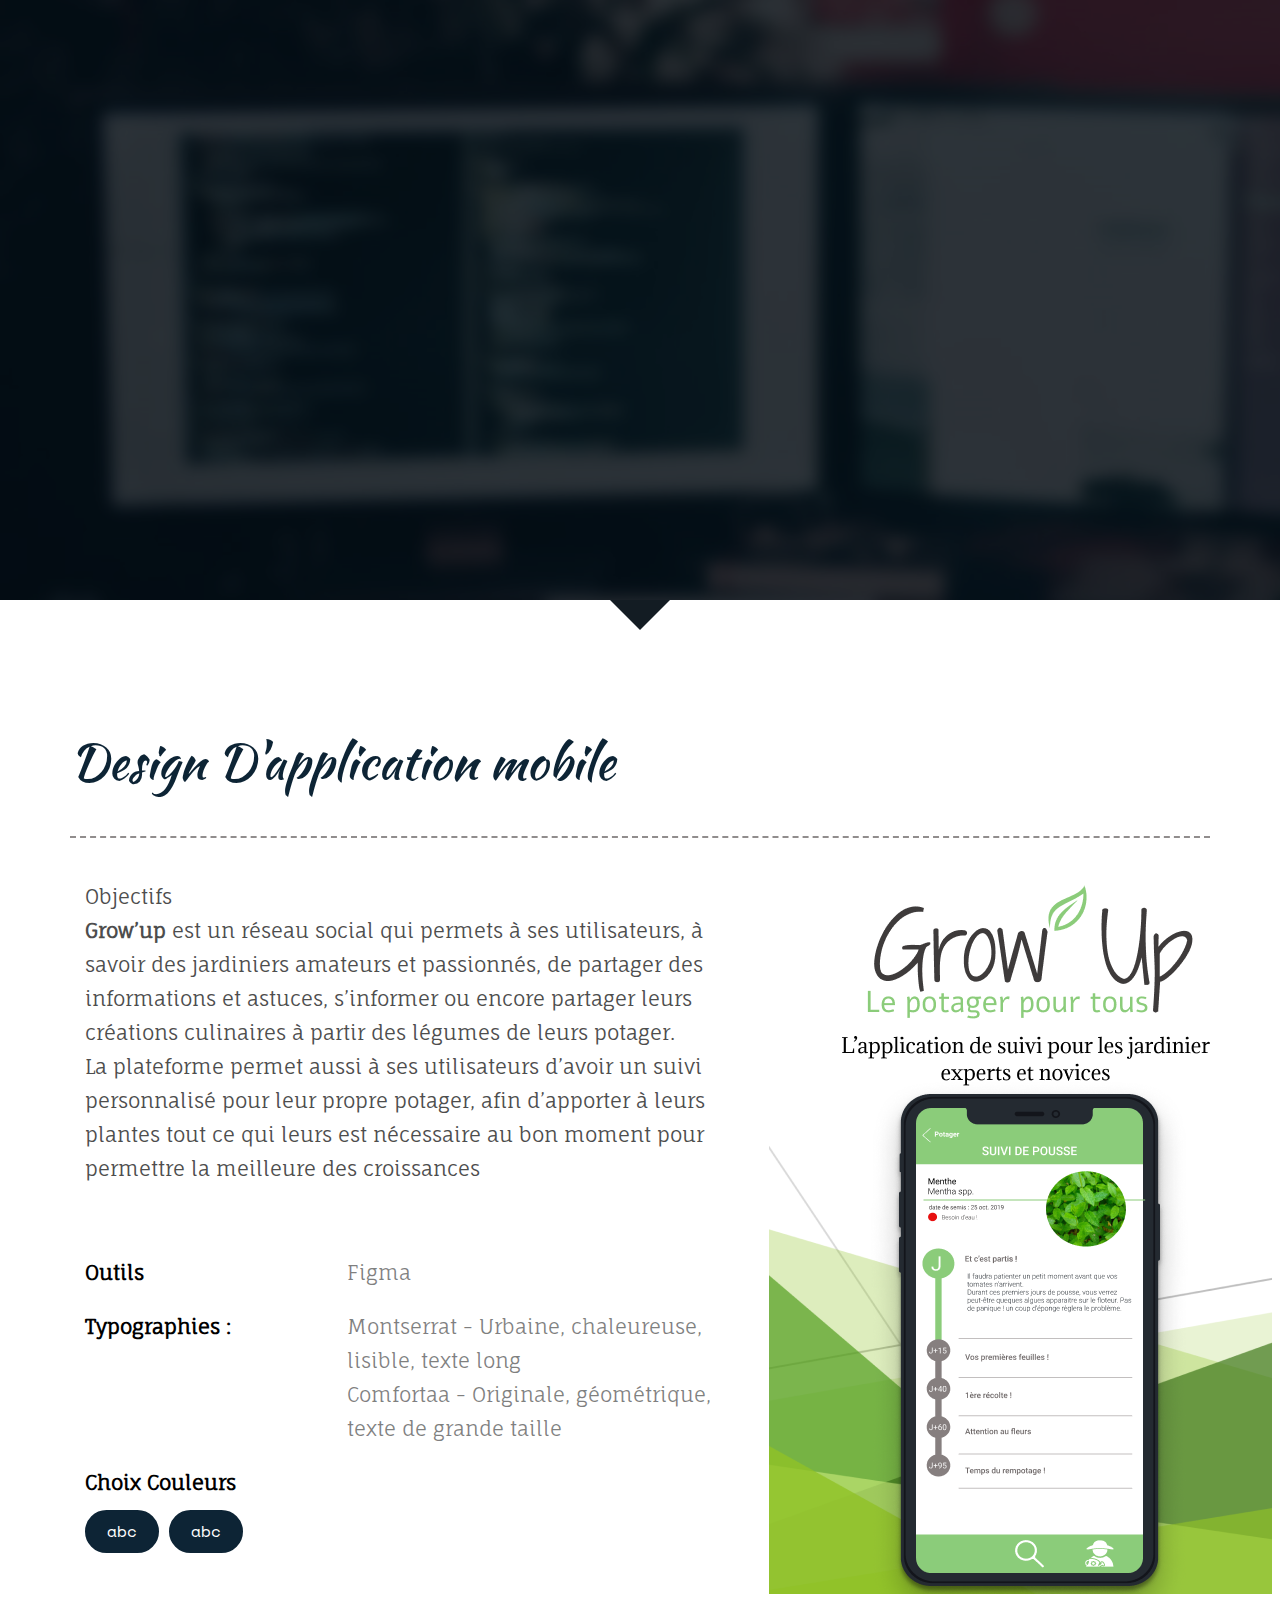
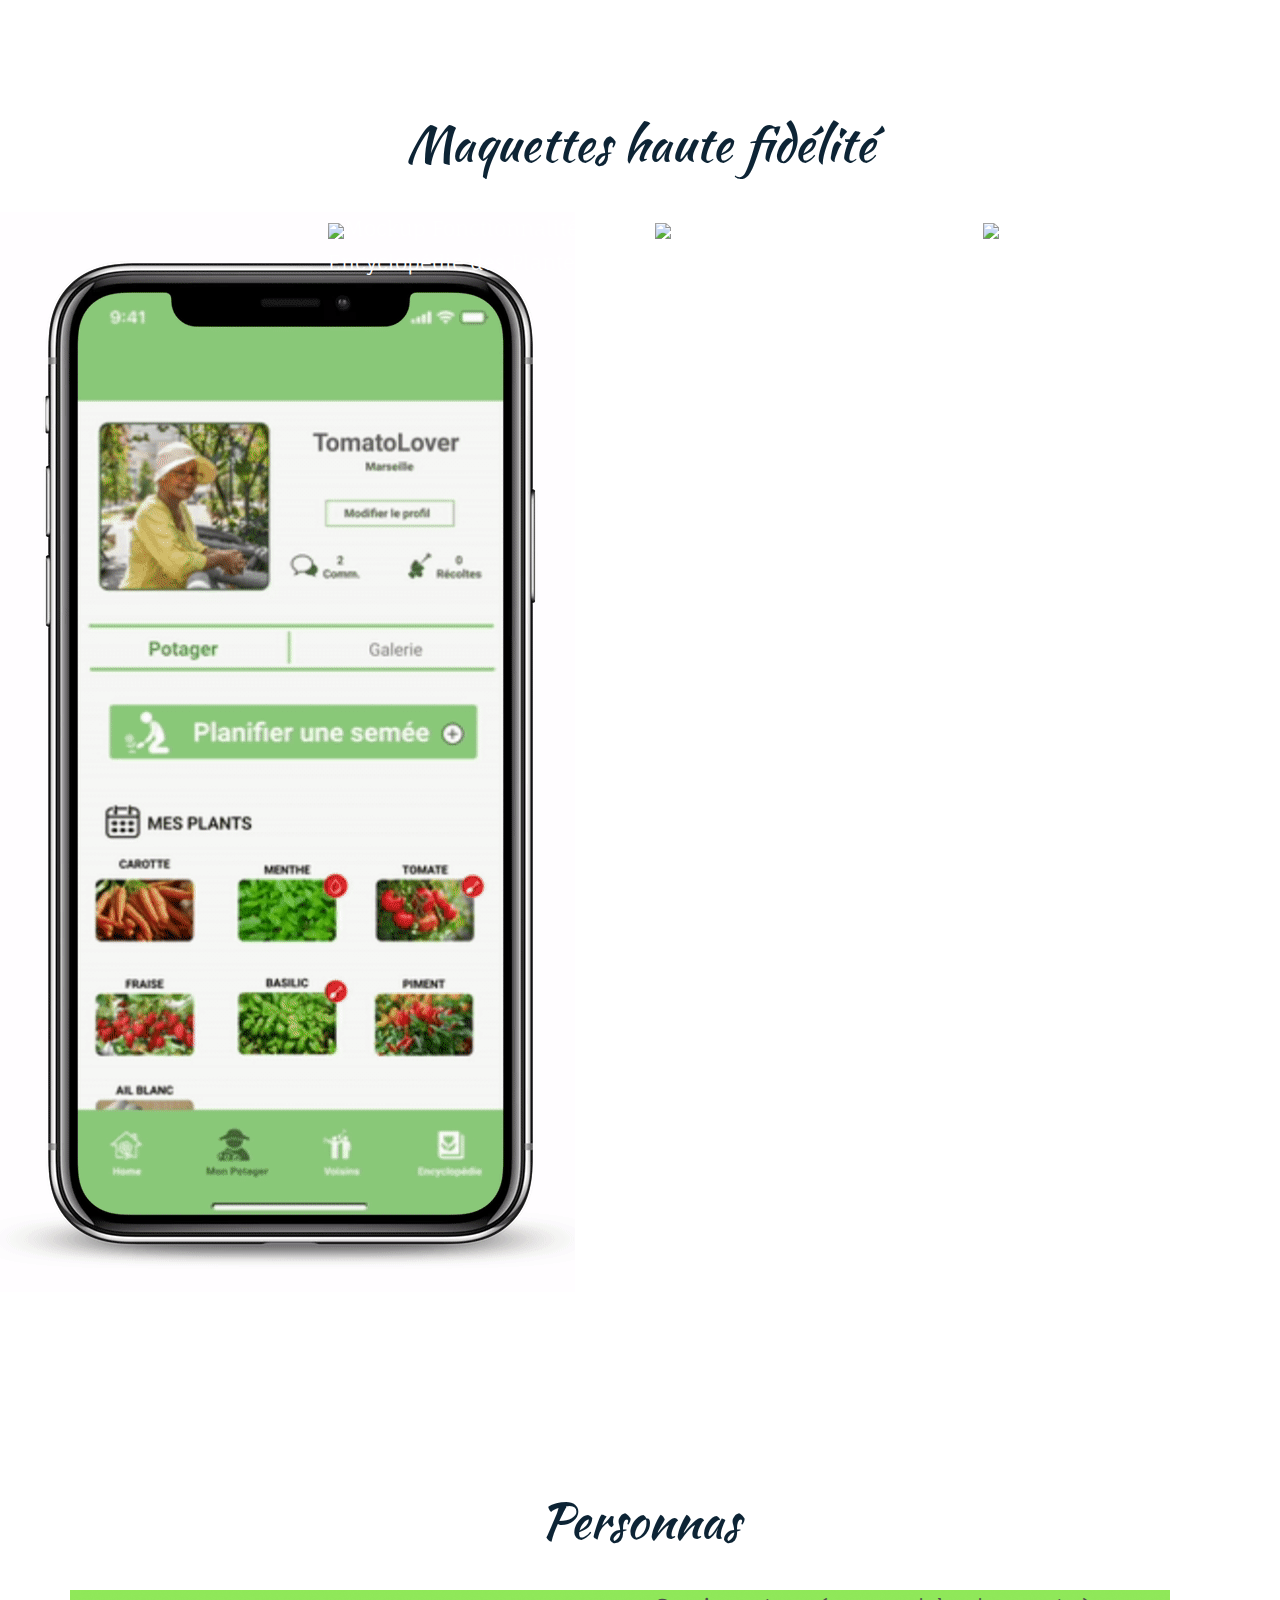
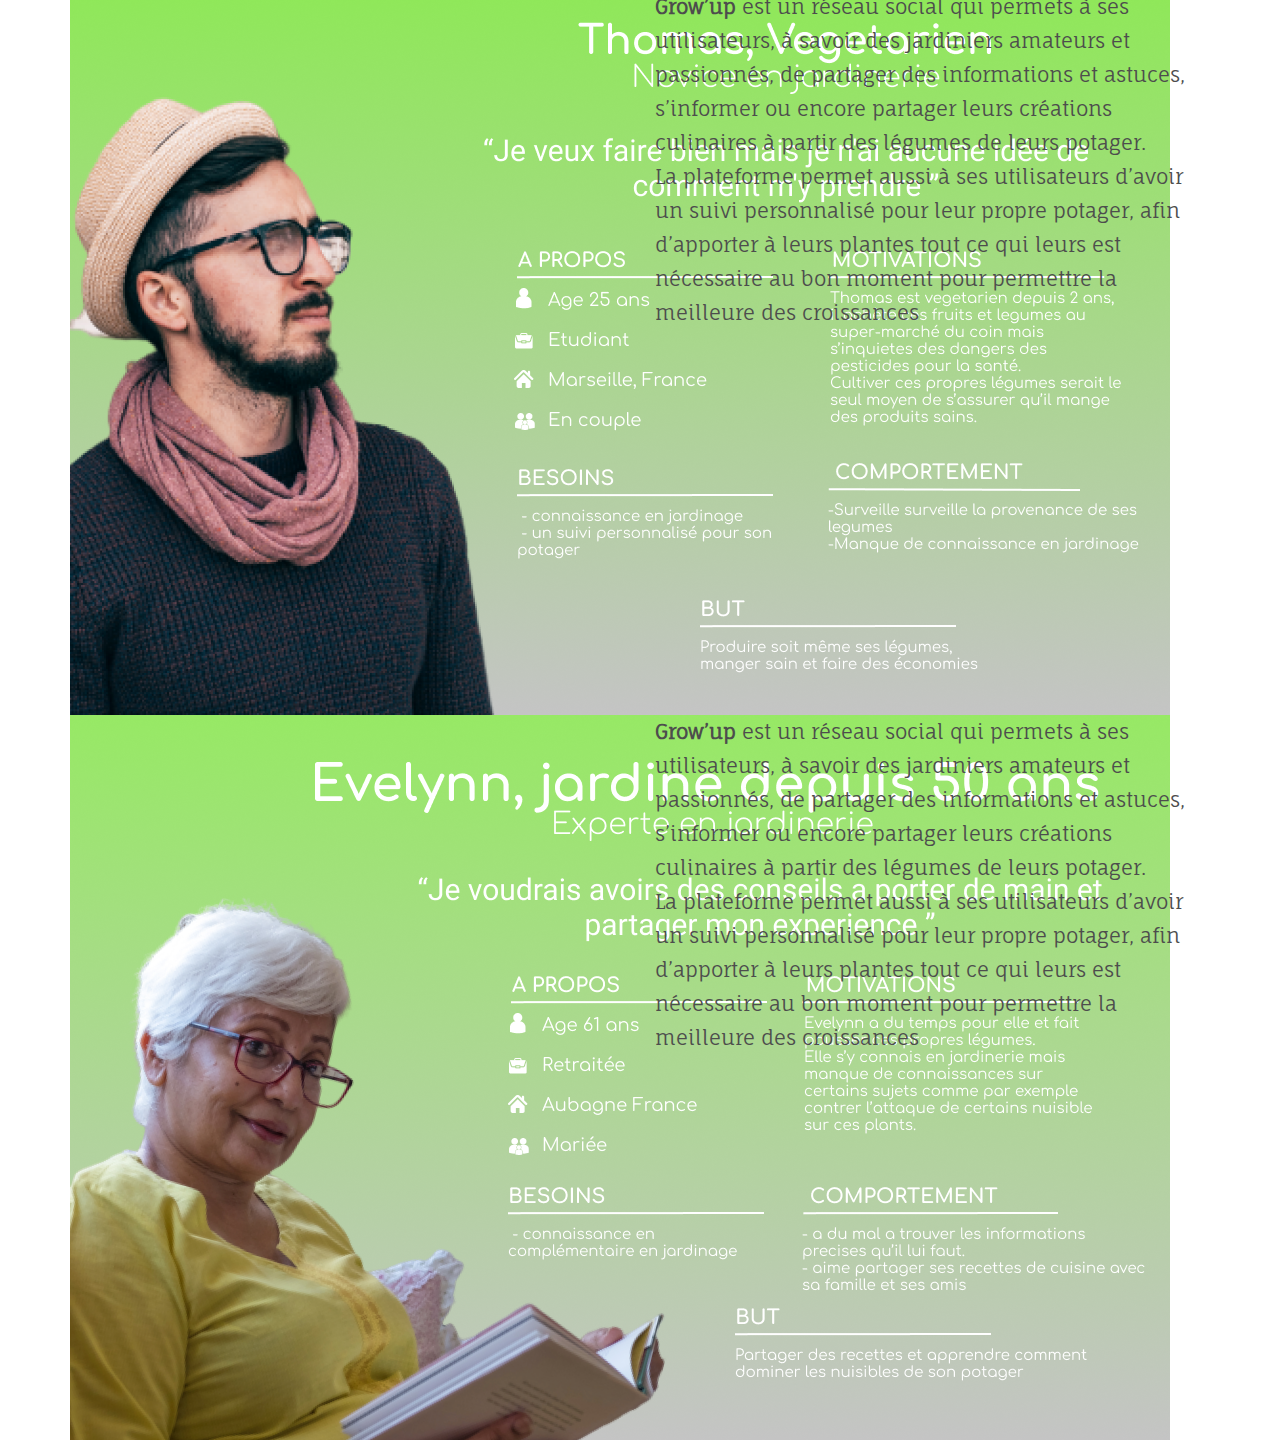
==== commit fda2b77c: "add imgs on project 1" ====
--- a/page-appmobile.html
+++ b/page-appmobile.html
@@ -170,63 +170,75 @@
 
 
     <!-- Projet Informations -->
-    <div id="fh5co-about" class="animate-box fadeInUp animated-fast">
-        <div class="container">
-            <div class="row">
-
-                <div class="col-md-4">
-                    <ul class="info">
-                        <li><span class="first-block">Lien Direct:</span><span class="second-block">Badis Essid</span>
-                        </li>
-                        <li><span class="first-block">Repo GitHub:</span><span class="second-block">+ 1235 2355
-                                98</span>
-                        </li>
-                        <li><span class="first-block">Date:</span><span class="second-block">info@yoursite.com</span>
-                        </li>
-                        <li><span class="first-block">Typographies :</span><span class="second-block">Montserrat -
-                                Urbaine, chaleureuse, lisible, texte long<br>Comfortaa - Originale, géométrique, texte
-                                de grande taille</span></li>
-                        <li><span class="first-block">Techno utilisées :</span><span class="second-block">
-                                <ul class="icons-used">
-                                    <li><a href="#"><i class="icon-linkedin2"></i></a></li>
-                                    <li><a href="#"><i class="icon icon-git"></i></a></li>
-                                    <li><a href="#"><i class="icon icon-instagram"></i></a></li>
-                                </ul>
-                            </span></li>
-                    </ul>
-                </div>
-
-                <div class="col-md-8">
-                    <p>There live the blind texts far from the countries Vokalia and Consonantia, there live the
-                        blind texts. Separated they live in bookmarksgrove there live the blind texts far from the
-                        countries.</p>
-                    <p>Far far away, behind the word mountains, Quos quia provident consequuntur culpa facere
-                        ratione maxime commodi voluptates id repellat velit eaque aspernatur expedita. Possimus
-                        itaque adipisci there live the blind texts from the countries Vokalia and Consonantia, there
-                        live the blind texts. Quos quia provident consequuntur culpa facere ratione maxime commodi
-                        voluptates id repellat velit eaque aspernatur expedita. Possimus itaque adipisci.</p>
-
-
-
-                </div>
+    <div class="row maquettes">
+        <h2 class="information-title"> <span>Maquettes haute fidélité</span> </h2>
+
+<div class="col-md-3">      <a data-caption="Mockup Fonctionnalité: Encyclopédie des Nuisibles" 
+    href="images/projet1/Big-EncycloNuisibles.gif"><img class="img-fluid" src="images/projet1/small-suivi-perso.gif">Mockup
+    Fonctionnalité:Suivis Personalisé</a></div>
+
+<div class="col-md-3">        <a data-caption="Mockup Fonctionnalité: Encyclopédie des Plantes" 
+    href="images/projet1/Big-EncycloPlantes.gif"><img class="img-fluid" src="images/projet1/Small-EncycloPlantes.gif">Mockup
+    Fonctionnalité: Encyclopédie des Plantes</a></div>
+
+<div class="col-md-3">        <a data-caption="Mockup Fonctionnalité: Encyclopédie des Nuisibles" 
+            href="images/projet1/Big-EncycloNuisibles.gif"><img class="img-fluid" src="images/projet1/Small-EncycloNuisibles.gif">Mockup
+            Fonctionnalité: Encyclopédie des Nuisibles</a></div>
+
+<div class="col-md-3">      <a data-caption="Mockup Fonctionnalité: Encyclopédie des Nuisibles"
+    href="images/projet1/Big-EncycloNuisibles.gif"><img class="img-fluid" src="images/projet1/small-recettes.gif">Mockup
+    Fonctionnalité: Recettes</a></div>
+    </div>
+
+
+    <!-- Persona -->
+    <div class="container">
+
+        <h2 class="information-title"> <span>Personnas</span> </h2>
+
+        <!-- Thomas -->
+        <div class="row">
+            <div class="col-md-6">
+                <img src="images/projet1/PERSONA-Thomas.png"  class="img-persona">
+            </div>
+    
+            <div class="col-md-6">
+                        <p> <strong>Grow’up</strong>
+                            est un réseau social qui permets à ses utilisateurs, à savoir des jardiniers amateurs et
+                            passionnés, de partager des informations et astuces, s’informer ou encore partager leurs
+                            créations culinaires à partir des légumes de leurs potager. <br>
+                            La plateforme permet aussi à ses utilisateurs d’avoir un suivi personnalisé pour leur
+                            propre
+                            potager, afin d’apporter à leurs plantes tout ce qui leurs est nécessaire au bon moment
+                            pour
+                            permettre la meilleure des croissances
+                        </p>
             </div>
         </div>
 
-        <h2 class="information-title"> <span>Maquettes haute fidélité</span> </h2>
-
-        <!-- GALERIE IMAGE  -->
-
-
-        <a data-caption="Mockup Fonctionnalité: Encyclopédie des Plantes" data-fancybox="gallery"
-            href="images/projet1/Big-EncycloPlantes.gif"><img src="images/projet1/Small-EncycloPlantes.gif">Mockup
-            Fonctionnalité: Encyclopédie des Plantes</a>
-
-        <a data-caption="Mockup Fonctionnalité: Encyclopédie des Nuisibles" data-fancybox="gallery"
-            href="images/projet1/Big-EncycloNuisibles.gif"><img src="images/projet1/Small-EncycloNuisibles.gif">Mockup
-            Fonctionnalité: Encyclopédie des Nuisibles</a>
-
-
+        
+        <!-- Evelynn -->
+        <div class="row">
+            <div class="col-md-6">
+                <img src="images/projet1/PERSONA-Evelynn.png" class="img-persona">
+            </div>
+    
+            <div class="col-md-6">
+                        <p> <strong>Grow’up</strong>
+                            est un réseau social qui permets à ses utilisateurs, à savoir des jardiniers amateurs et
+                            passionnés, de partager des informations et astuces, s’informer ou encore partager leurs
+                            créations culinaires à partir des légumes de leurs potager. <br>
+                            La plateforme permet aussi à ses utilisateurs d’avoir un suivi personnalisé pour leur
+                            propre
+                            potager, afin d’apporter à leurs plantes tout ce qui leurs est nécessaire au bon moment
+                            pour
+                            permettre la meilleure des croissances
+                        </p>
+            </div>
+        </div>
     </div>
+
+
 
 
     <!-- jQuery -->
--- a/css/style.css
+++ b/css/style.css
@@ -1998,3 +1998,7 @@
   background:#F6FAF5;
   margin-right: 10px;
 }
+
+img-persona{
+  width: 100px;
+}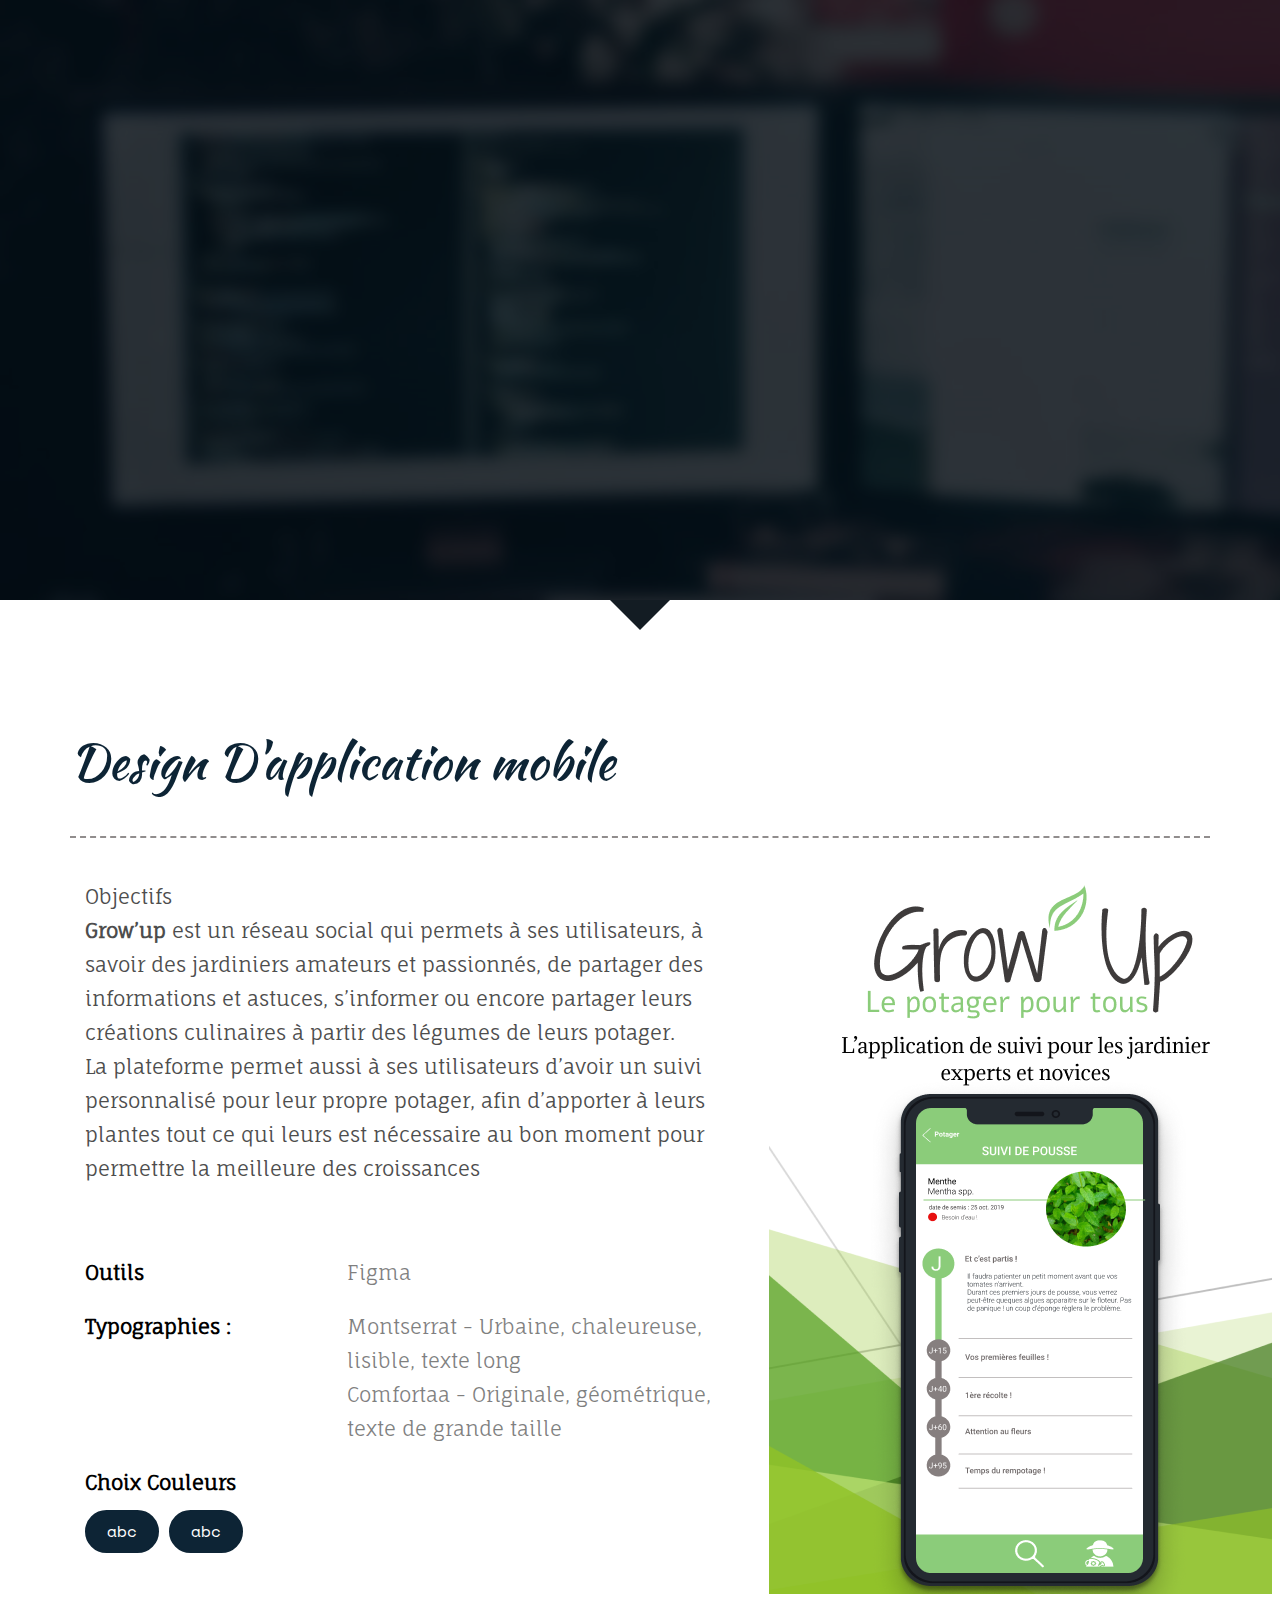
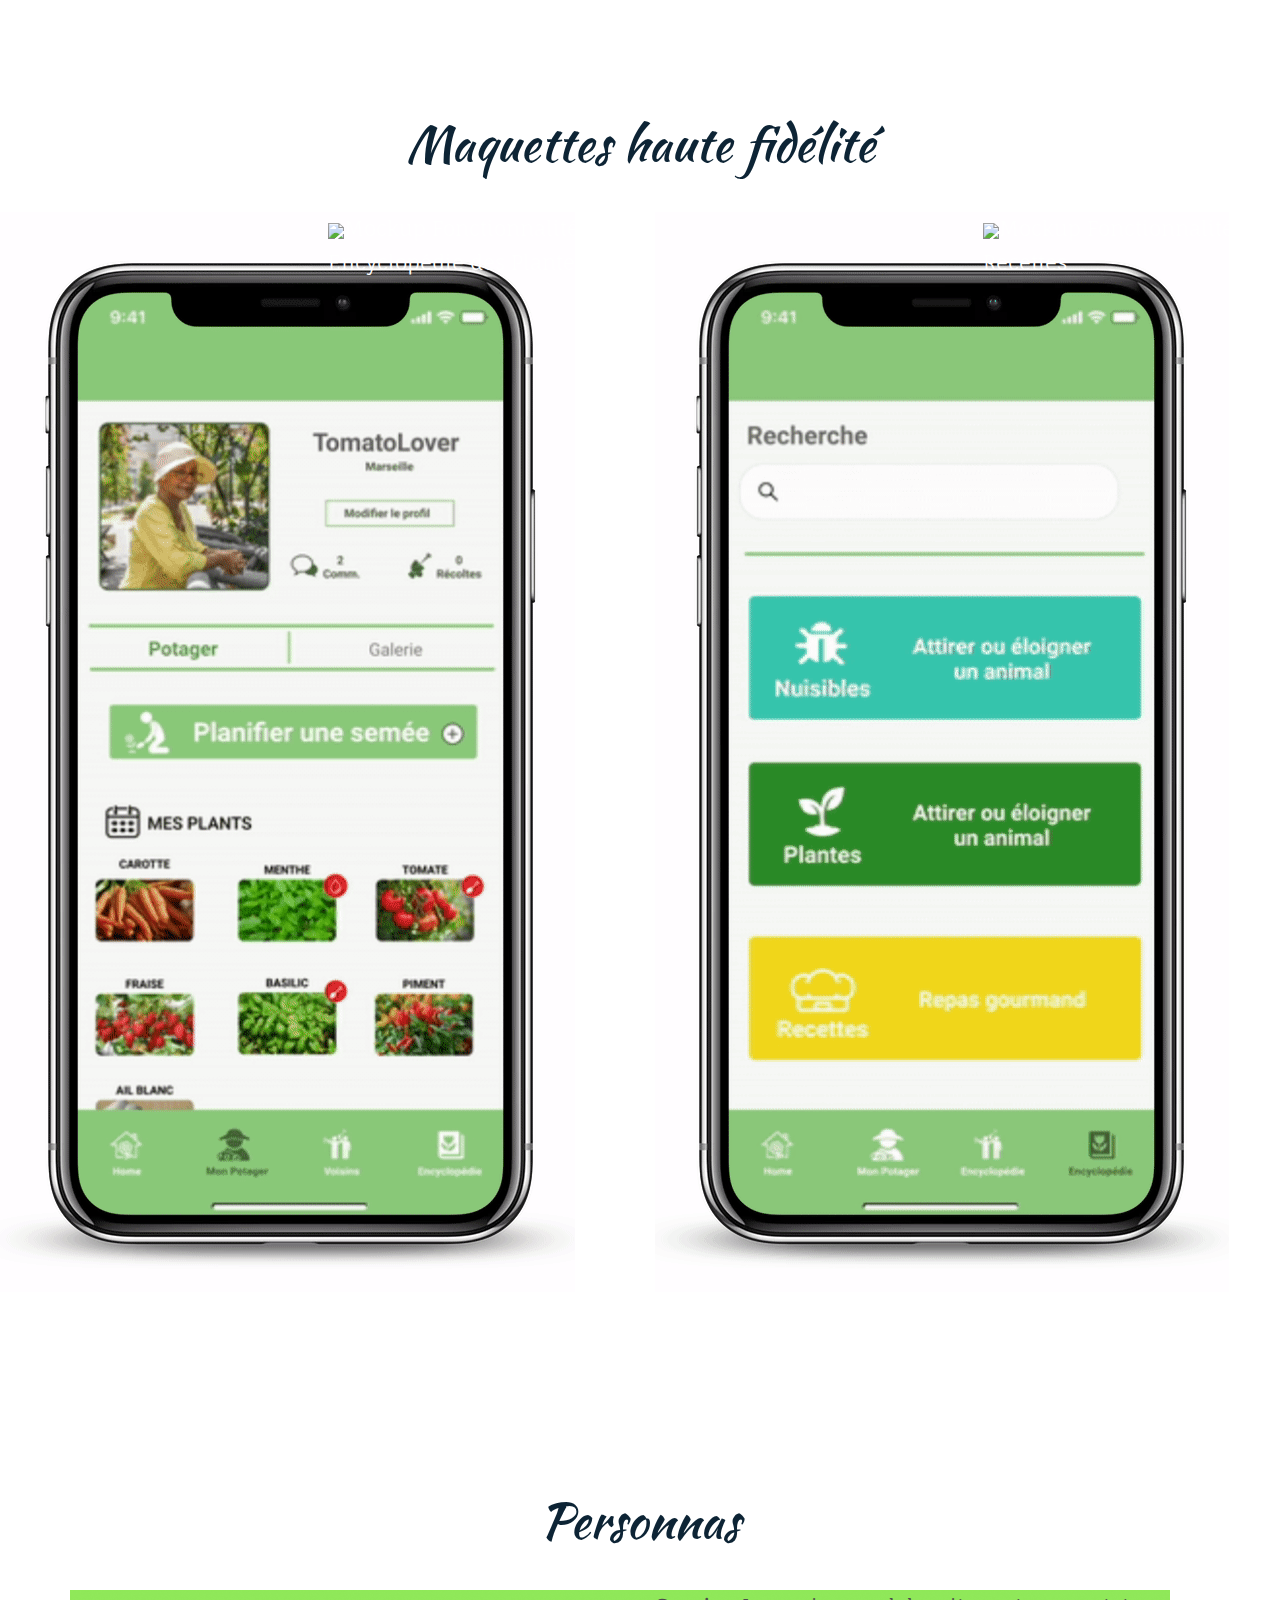
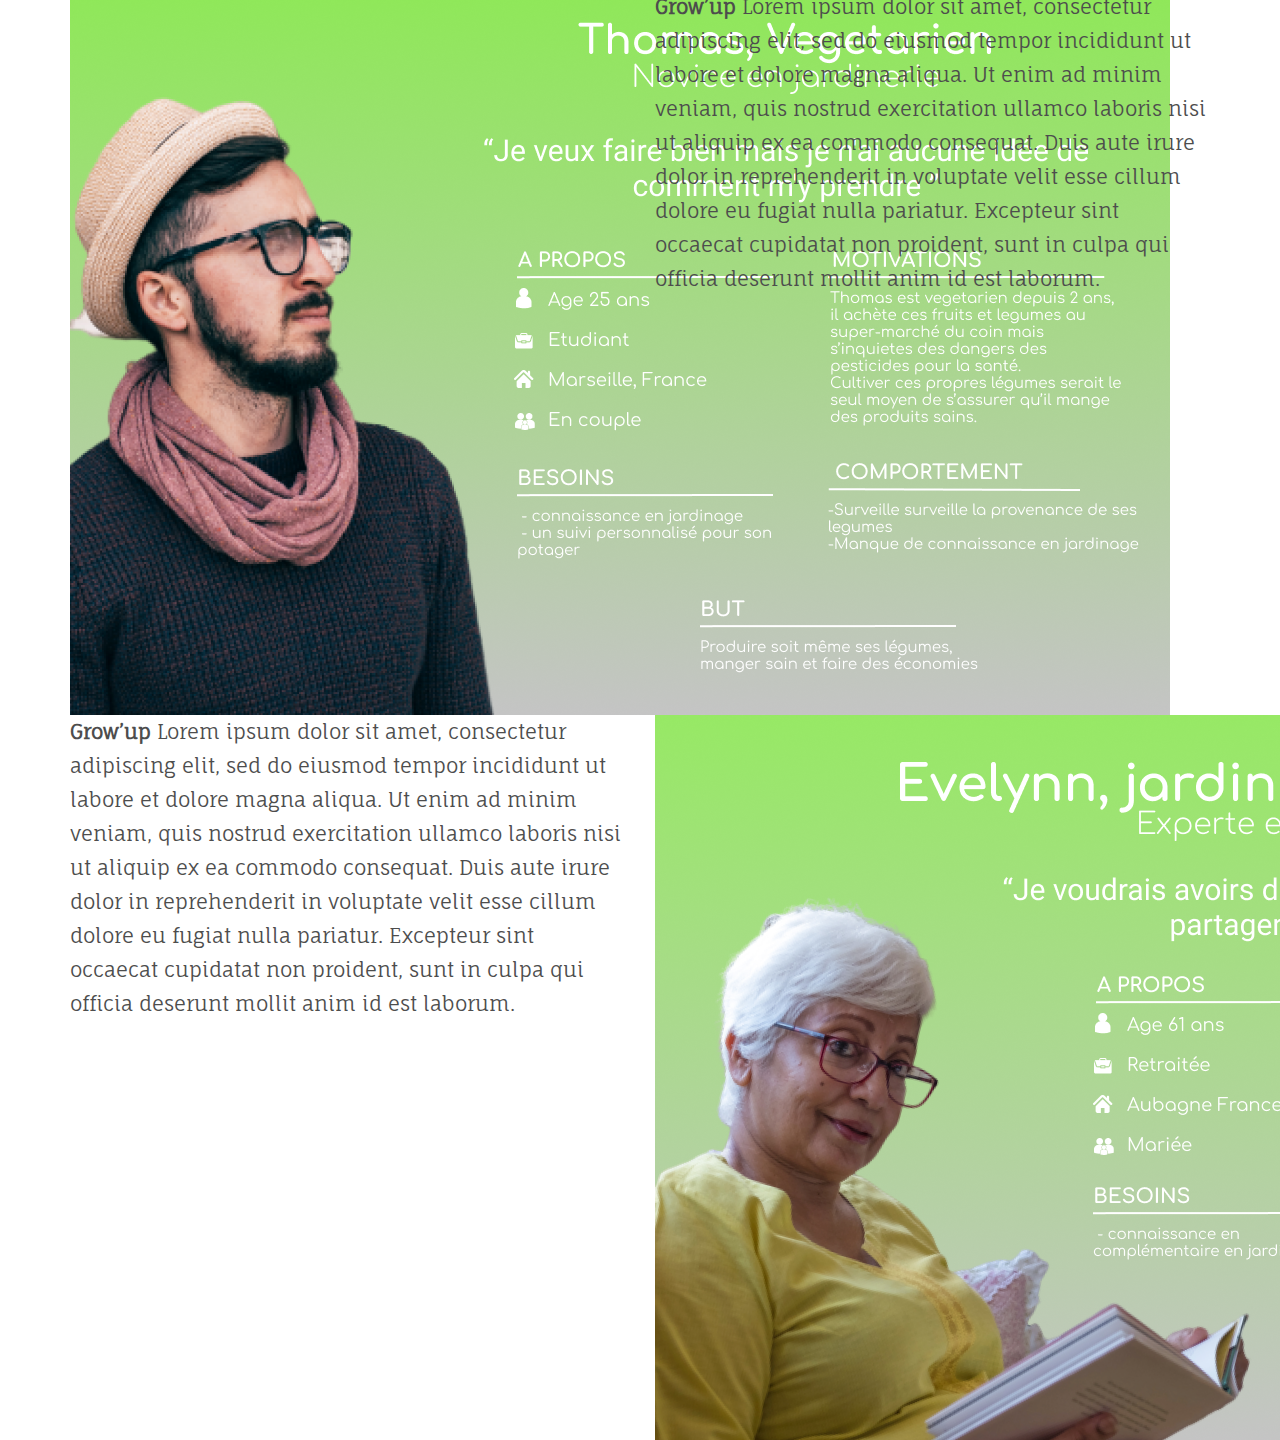
==== commit 7d19d0b7: "correction imgs" ====
--- a/page-appmobile.html
+++ b/page-appmobile.html
@@ -182,7 +182,7 @@
     Fonctionnalité: Encyclopédie des Plantes</a></div>
 
 <div class="col-md-3">        <a data-caption="Mockup Fonctionnalité: Encyclopédie des Nuisibles" 
-            href="images/projet1/Big-EncycloNuisibles.gif"><img class="img-fluid" src="images/projet1/Small-EncycloNuisibles.gif">Mockup
+            href="images/projet1/Big-EncycloNuisibles.gif"><img class="img-fluid" src="images/projet1/small-EncycloNuisibles.gif">Mockup
             Fonctionnalité: Encyclopédie des Nuisibles</a></div>
 
 <div class="col-md-3">      <a data-caption="Mockup Fonctionnalité: Encyclopédie des Nuisibles"
@@ -204,14 +204,7 @@
     
             <div class="col-md-6">
                         <p> <strong>Grow’up</strong>
-                            est un réseau social qui permets à ses utilisateurs, à savoir des jardiniers amateurs et
-                            passionnés, de partager des informations et astuces, s’informer ou encore partager leurs
-                            créations culinaires à partir des légumes de leurs potager. <br>
-                            La plateforme permet aussi à ses utilisateurs d’avoir un suivi personnalisé pour leur
-                            propre
-                            potager, afin d’apporter à leurs plantes tout ce qui leurs est nécessaire au bon moment
-                            pour
-                            permettre la meilleure des croissances
+                            Lorem ipsum dolor sit amet, consectetur adipiscing elit, sed do eiusmod tempor incididunt ut labore et dolore magna aliqua. Ut enim ad minim veniam, quis nostrud exercitation ullamco laboris nisi ut aliquip ex ea commodo consequat. Duis aute irure dolor in reprehenderit in voluptate velit esse cillum dolore eu fugiat nulla pariatur. Excepteur sint occaecat cupidatat non proident, sunt in culpa qui officia deserunt mollit anim id est laborum.
                         </p>
             </div>
         </div>
@@ -219,21 +212,15 @@
         
         <!-- Evelynn -->
         <div class="row">
+    
+            <div class="col-md-6">
+                        <p> <strong>Grow’up</strong>
+                            Lorem ipsum dolor sit amet, consectetur adipiscing elit, sed do eiusmod tempor incididunt ut labore et dolore magna aliqua. Ut enim ad minim veniam, quis nostrud exercitation ullamco laboris nisi ut aliquip ex ea commodo consequat. Duis aute irure dolor in reprehenderit in voluptate velit esse cillum dolore eu fugiat nulla pariatur. Excepteur sint occaecat cupidatat non proident, sunt in culpa qui officia deserunt mollit anim id est laborum.
+                        </p>
+            </div>
+
             <div class="col-md-6">
                 <img src="images/projet1/PERSONA-Evelynn.png" class="img-persona">
-            </div>
-    
-            <div class="col-md-6">
-                        <p> <strong>Grow’up</strong>
-                            est un réseau social qui permets à ses utilisateurs, à savoir des jardiniers amateurs et
-                            passionnés, de partager des informations et astuces, s’informer ou encore partager leurs
-                            créations culinaires à partir des légumes de leurs potager. <br>
-                            La plateforme permet aussi à ses utilisateurs d’avoir un suivi personnalisé pour leur
-                            propre
-                            potager, afin d’apporter à leurs plantes tout ce qui leurs est nécessaire au bon moment
-                            pour
-                            permettre la meilleure des croissances
-                        </p>
             </div>
         </div>
     </div>
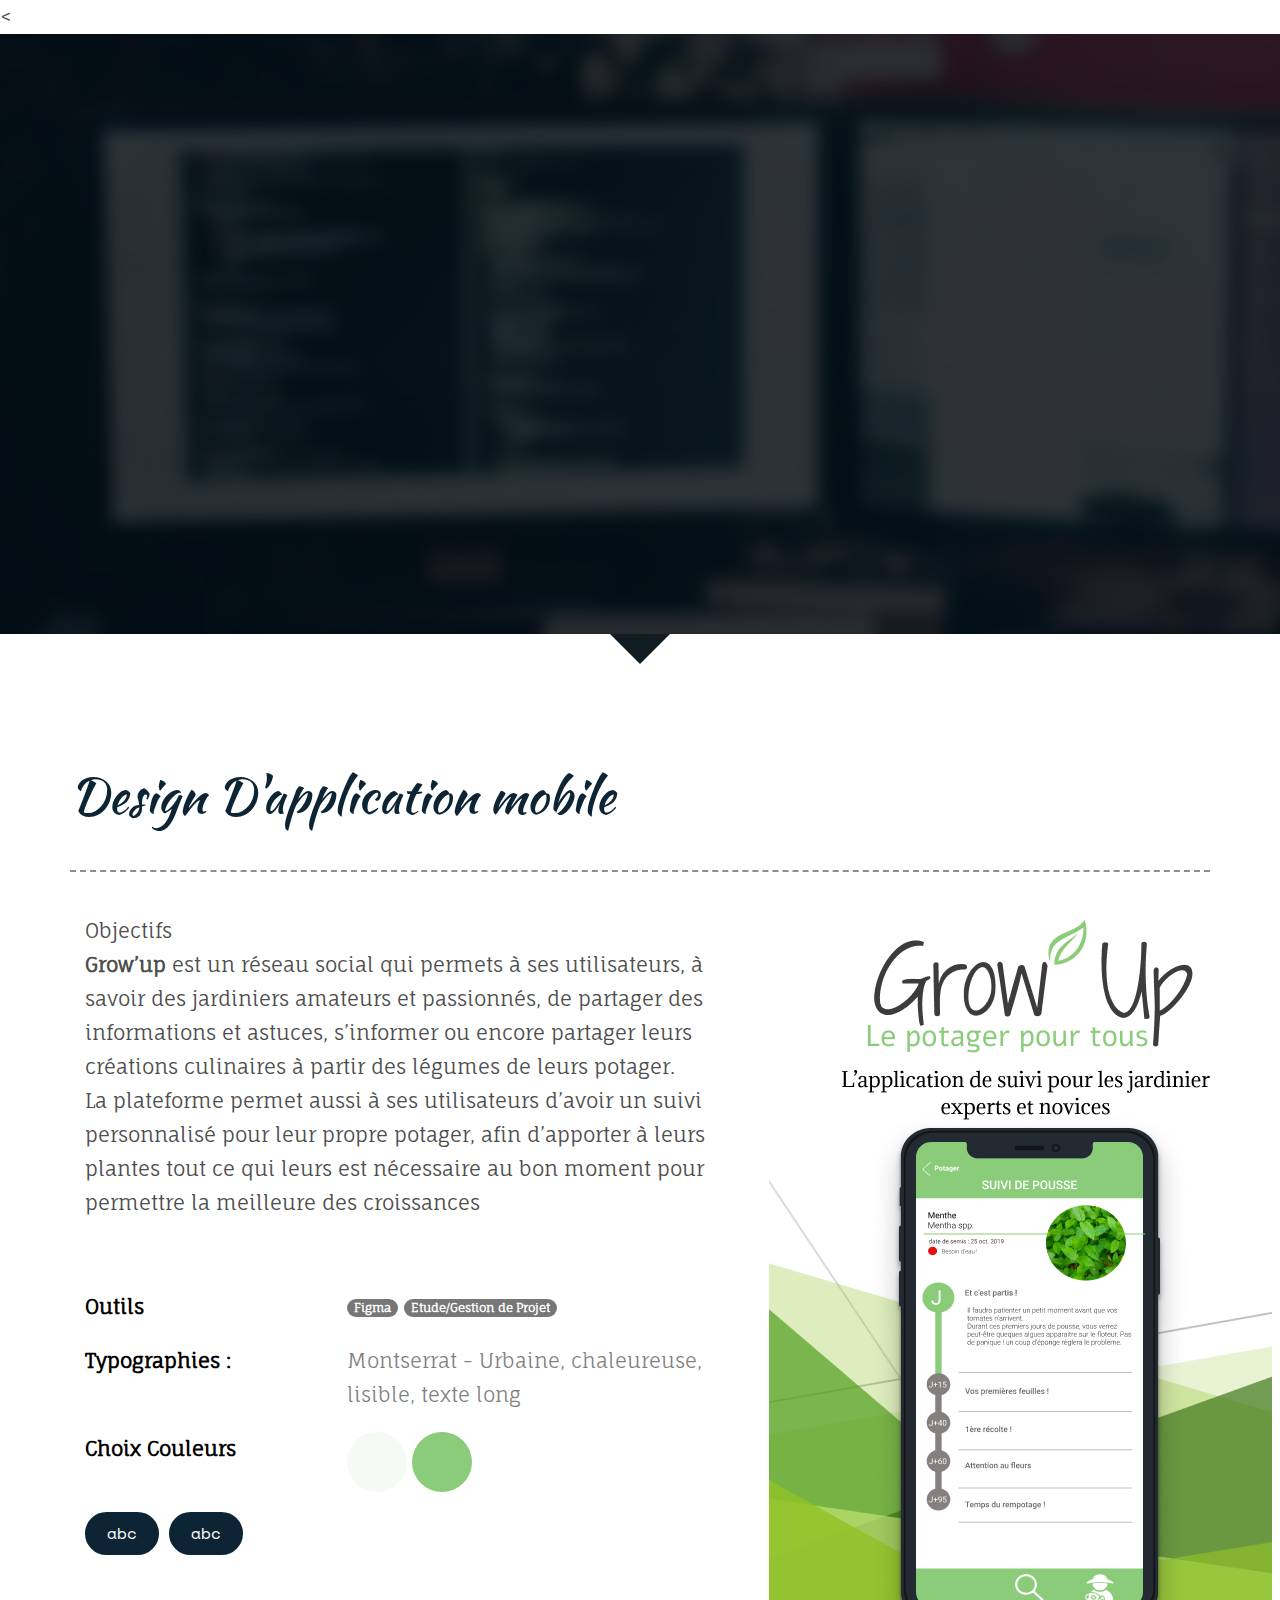
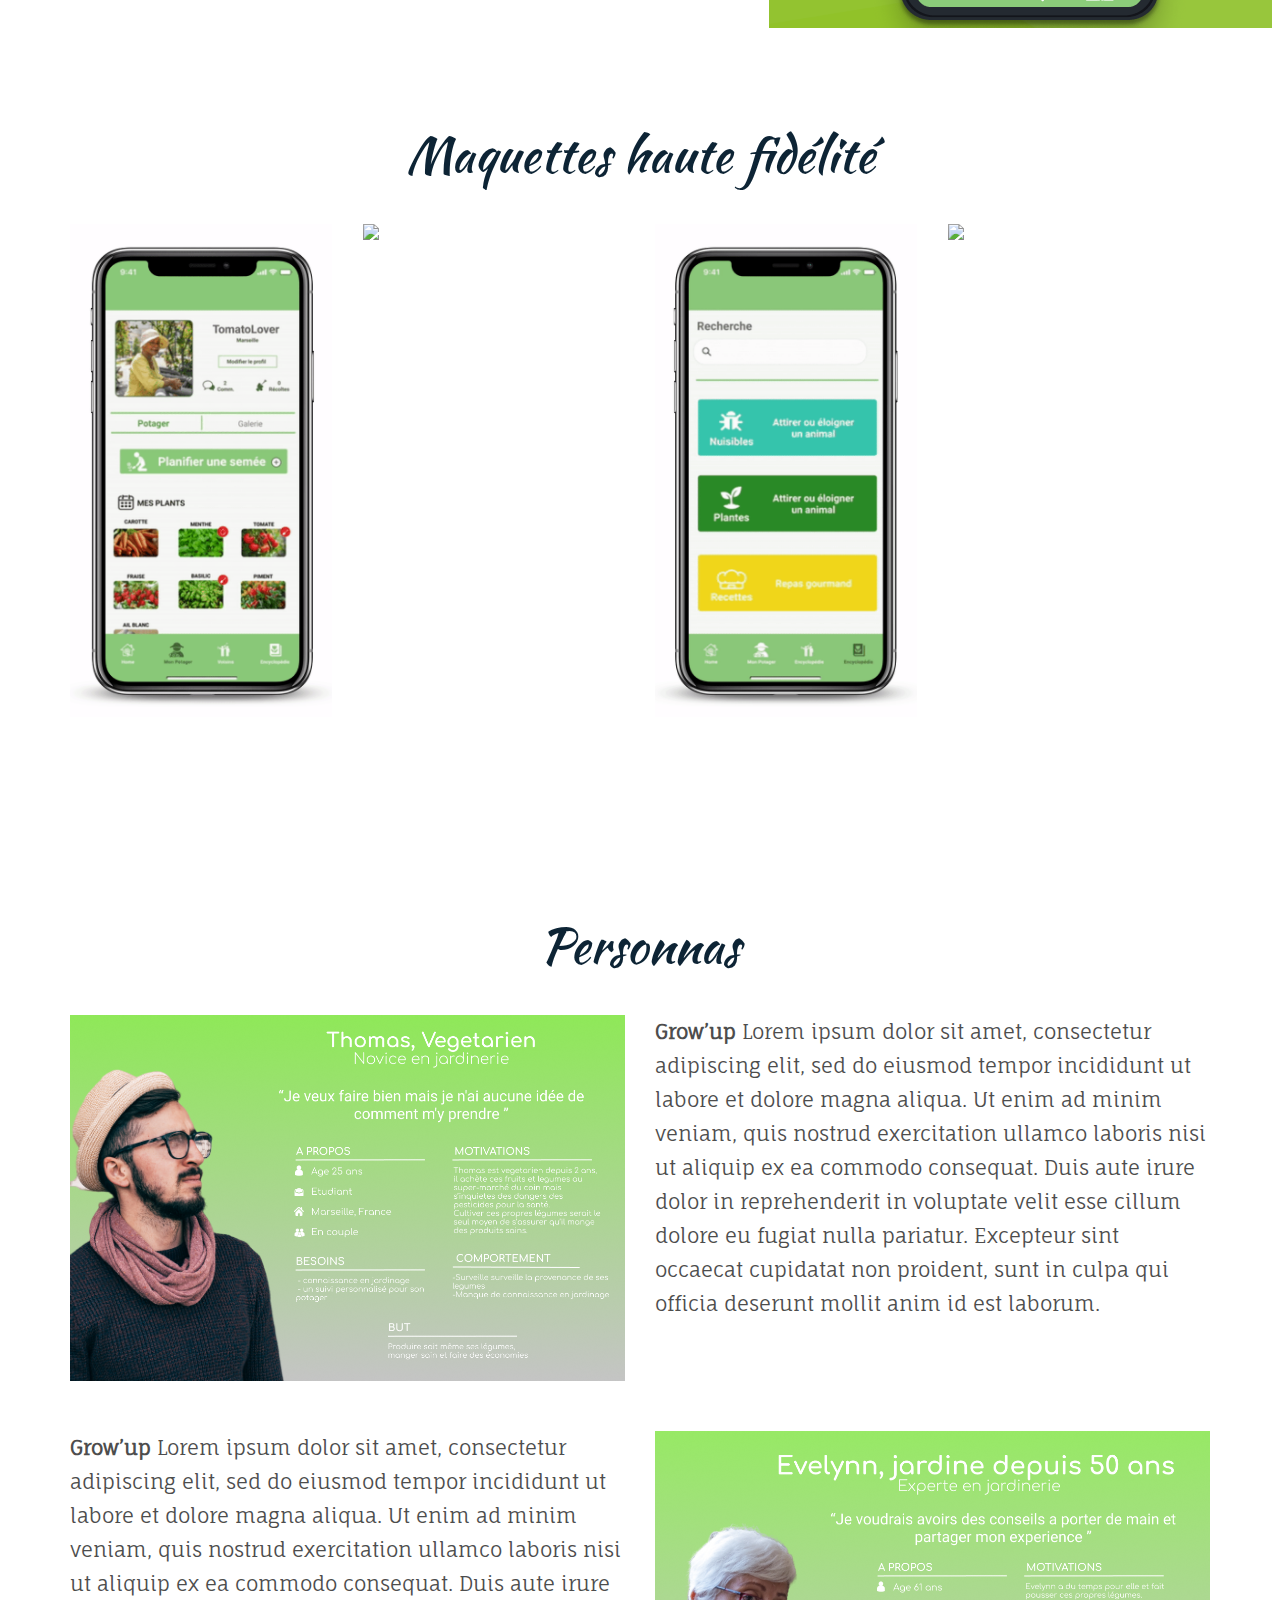
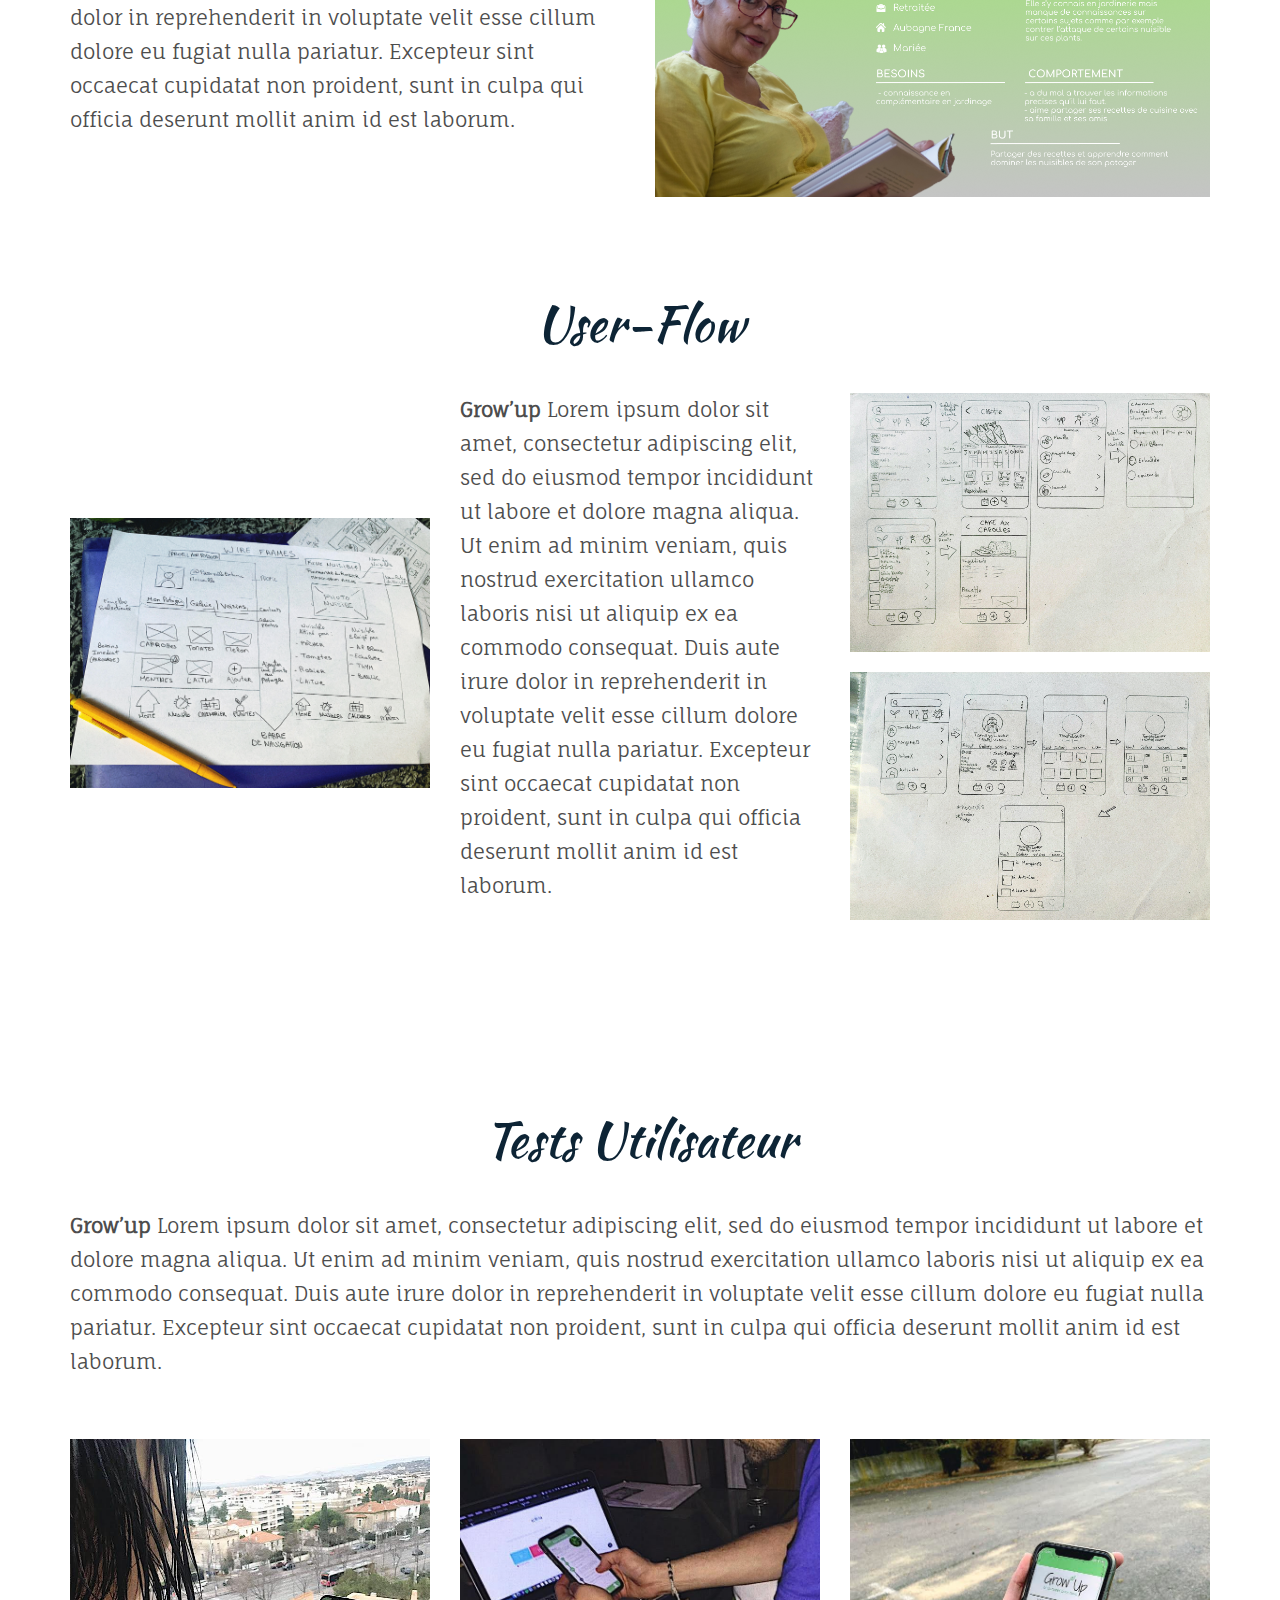
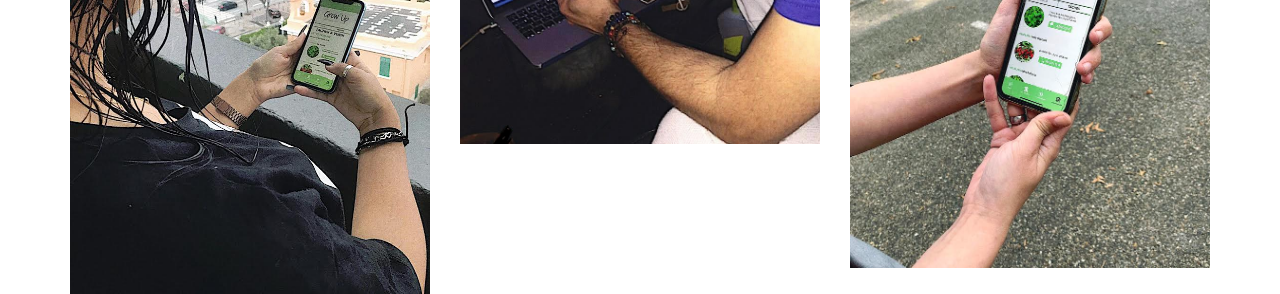
==== commit 4d527102: "add sections on App Mobile Project Page" ====
--- a/page-appmobile.html
+++ b/page-appmobile.html
@@ -1,261 +1,321 @@
 <!DOCTYPE HTML>
 <html>
 
-<head>
-    <html>
-
-    <head>
-        <meta charset="utf-8">
-        <meta http-equiv="X-UA-Compatible" content="IE=edge">
-        <title>Profile &mdash; Free Website Template, Free HTML5 Template by freehtml5.co</title>
-        <meta name="viewport" content="width=device-width, initial-scale=1">
-        <meta name="description" content="Free HTML5 Website Template by freehtml5.co" />
-        <meta name="keywords"
-            content="free website templates, free html5, free template, free bootstrap, free website template, html5, css3, mobile first, responsive" />
-        <meta name="author" content="freehtml5.co" />
-
-        <!-- 
-            //////////////////////////////////////////////////////
-        
-            FREE HTML5 TEMPLATE 
-            DESIGNED & DEVELOPED by FreeHTML5.co
-                
-            Website: 		http://freehtml5.co/
-            Email: 			info@freehtml5.co
-            Twitter: 		http://twitter.com/fh5co
-            Facebook: 		https://www.facebook.com/fh5co
-        
-            //////////////////////////////////////////////////////
-             -->
-
-
-        <!-- Facebook and Twitter integration -->
-        <meta property="og:title" content="" />
-        <meta property="og:image" content="" />
-        <meta property="og:url" content="" />
-        <meta property="og:site_name" content="" />
-        <meta property="og:description" content="" />
-        <meta name="twitter:title" content="" />
-        <meta name="twitter:image" content="" />
-        <meta name="twitter:url" content="" />
-        <meta name="twitter:card" content="" />
-
-
-        <meta charset="UTF-8">
-        <title>Lewis Alberto Briffa</title>
-        <link href='https://fonts.googleapis.com/css?family=Fauna+One' rel='stylesheet' type='text/css'>
-        <link rel="stylesheet" href="styles/main.css">
-        <meta name="viewport" content="width=device-width, initial-scale=1.0" <!--[if IE]>
-        <script src="https://html5shiv.googlecode.com/svn/trunk/html5.js"></script>
-        <![endif]-->
-        
-            <!-- fontawesome -->
-            <link href="/your-path-to-fontawesome/css/all.css" rel="stylesheet">
-            <link rel="stylesheet"
-                href="https://maxst.icons8.com/vue-static/landings/line-awesome/font-awesome-line-awesome/css/all.min.css">
-            <!--load all styles -->
-        
-            <link href="https://fonts.googleapis.com/css?family=Space+Mono" rel="stylesheet">
-            <link href="https://fonts.googleapis.com/css?family=Kaushan+Script" rel="stylesheet">
-        
-            <!-- Animate.css -->
-            <link rel="stylesheet" href="css/animate.css">
-            <!-- Icomoon Icon Fonts-->
-            <link rel="stylesheet" href="css/icomoon.css">
-            <!-- Bootstrap  -->
-            <link rel="stylesheet" href="css/bootstrap.css">
-        
-            <!-- DEVICON  -->
-            <link rel="stylesheet"
-                href="https://cdn.rawgit.com/konpa/devicon/df6431e323547add1b4cf45992913f15286456d3/devicon.min.css">
-        
-            <!-- Theme style  -->
-            <link rel="stylesheet" href="css/style.css">
-        
-            <!-- Modernizr JS -->
-            <script src="js/modernizr-2.6.2.min.js"></script>
-            <!-- FOR IE9 below -->
-            <!--[if lt IE 9]>
-        <script src="js/respond.min.js"></script>
-        <![endif]-->
-            <meta charset="UTF-8">
-            <title>Lewis Alberto Briffa</title>
-            <link href='https://fonts.googleapis.com/css?family=Fauna+One' rel='stylesheet' type='text/css'>
-            <link rel="stylesheet" href="styles/main.css">
-            <meta name="viewport" content="width=device-width, initial-scale=1.0" <!--[if IE]>
-        <script src="https://html5shiv.googlecode.com/svn/trunk/html5.js"></script>
-        <![endif]-->
-        
-        
-        
-            <link rel="stylesheet"
-                href="https://cdn.rawgit.com/konpa/devicon/df6431e323547add1b4cf45992913f15286456d3/devicon.min.css">
-</head>
-
-<body>
-
-    <header id="fh5co-header" class="fh5co-cover" style="background-image:url(images/cover_bg_3.jpg);"
-        data-stellar-background-ratio="0.5">
-        <div class="overlay"></div>
-        <div class="container">
-            <div class="row">
-
-
-                <div class="col-md-8 col-md-offset-2 text-center">
-                    <div class="display-t">
-                        <div class="display-tc  animate-box" data-animate-effect="fadeIn">
-                            <h1><span>Grow'Up</span></h1>
-                            <h3><span>Projet Web - Design D'application mobile</span></h3>
-                            <p><br><a href="" class="btn btn-primary">Repo GitHub</a> <a href=""
-                                    class="btn btn-primary">Lien Direct</a></p>
+<<head>
+    <meta charset="utf-8">
+    <meta http-equiv="X-UA-Compatible" content="IE=edge">
+    <title>Profile &mdash; Free Website Template, Free HTML5 Template by freehtml5.co</title>
+    <meta name="viewport" content="width=device-width, initial-scale=1">
+    <meta name="description" content="Free HTML5 Website Template by freehtml5.co" />
+    <meta name="keywords"
+        content="free website templates, free html5, free template, free bootstrap, free website template, html5, css3, mobile first, responsive" />
+    <meta name="author" content="freehtml5.co" />
+    <!--
+	//////////////////////////////////////////////////////
+	FREE HTML5 TEMPLATE
+	DESIGNED & DEVELOPED by FreeHTML5.co
+	Website: 		http://freehtml5.co/
+	Email: 			info@freehtml5.co
+	Twitter: 		http://twitter.com/fh5co
+	Facebook: 		https://www.facebook.com/fh5co
+	//////////////////////////////////////////////////////
+	 -->
+    <!-- Facebook and Twitter integration -->
+    <meta property="og:title" content="" />
+    <meta property="og:image" content="" />
+    <meta property="og:url" content="" />
+    <meta property="og:site_name" content="" />
+    <meta property="og:description" content="" />
+    <meta name="twitter:title" content="" />
+    <meta name="twitter:image" content="" />
+    <meta name="twitter:url" content="" />
+    <meta name="twitter:card" content="" />
+    <!-- fontawesome -->
+    <link rel="stylesheet"
+        href="https://maxst.icons8.com/vue-static/landings/line-awesome/font-awesome-line-awesome/css/all.min.css">
+    <!--load all styles -->
+    <link
+        href="https://fonts.googleapis.com/css2?family=Fauna+One&family=Kaushan+Script&family=Space+Mono:wght@400;700&display=swap"
+        rel="stylesheet">
+    <!-- Animate.css -->
+    <link rel="stylesheet" href="css/animate.css">
+    <!-- Icomoon Icon Fonts-->
+    <link rel="stylesheet" href="css/icomoon.css">
+    <!-- Bootstrap  -->
+    <link rel="stylesheet" href="css/bootstrap.css">
+    <!-- DEVICON  -->
+    <link rel="stylesheet"
+        href="https://cdn.rawgit.com/konpa/devicon/df6431e323547add1b4cf45992913f15286456d3/devicon.min.css">
+    <!-- Theme style  -->
+    <link rel="stylesheet" href="css/style.css">
+    <!-- Modernizr JS -->
+    <script src="js/modernizr-2.6.2.min.js"></script>
+    <!-- FOR IE9 below -->
+    <!--[if lt IE 9]>
+	<script src="js/respond.min.js"></script>
+	<![endif]-->
+    </head>
+
+    <body>
+
+        <header id="fh5co-header" class="fh5co-cover" style="background-image:url(images/cover_bg_3.jpg);"
+            data-stellar-background-ratio="0.5">
+            <div class="overlay"></div>
+            <div class="container">
+                <div class="row">
+
+
+                    <div class="col-md-8 col-md-offset-2 text-center">
+                        <div class="display-t">
+                            <div class="display-tc  animate-box" data-animate-effect="fadeIn">
+                                <h1><span>Grow'Up</span></h1>
+                                <h3><span>Projet Web - Design D'application mobile</span></h3>
+                                <p><br><a href="" class="btn btn-primary">Repo GitHub</a> <a href=""
+                                        class="btn btn-primary">Lien Direct</a></p>
+                            </div>
                         </div>
                     </div>
                 </div>
             </div>
+        </header>
+
+
+        <!-- ABOUT -->
+        <section id="about">
+            <!-- CONTAINER -->
+            <div class="container">
+                <h2> <span>Design D'application mobile</span> </h2>
+                <div class="row info">
+
+
+                    <div class="col-md-8">
+                        <ul>
+                            <span class="first-block">Objectifs </span> <span class="second-block">
+                                <p> <strong>Grow’up</strong>
+                                    est un réseau social qui permets à ses utilisateurs, à savoir des jardiniers
+                                    amateurs et
+                                    passionnés, de partager des informations et astuces, s’informer ou encore partager
+                                    leurs
+                                    créations culinaires à partir des légumes de leurs potager. <br>
+                                    La plateforme permet aussi à ses utilisateurs d’avoir un suivi personnalisé pour
+                                    leur
+                                    propre
+                                    potager, afin d’apporter à leurs plantes tout ce qui leurs est nécessaire au bon
+                                    moment
+                                    pour
+                                    permettre la meilleure des croissances
+                                </p>
+                            </span>
+
+
+                            <li><span class="first-block"> Outils </span><span class="second-block">
+                                    <span class="badge badge-secondary"><i class="fab fa-figma"></i> Figma</span>
+                                    <span class="badge badge-secondary"><i class="fas fa-tasks"></i> Etude/Gestion de
+                                        Projet</span>
+                                </span>
+                            </li>
+                            <li><span class="first-block">Typographies :</span><span class="second-block">Montserrat -
+                                    Urbaine, chaleureuse, lisible, texte long</span></li>
+                            <li><span class="first-block">Choix Couleurs</span><span class="second-block">
+                                    <div class="colors">
+                                        <div class="color C1"></div>
+                                        <div class="color C2"></div>
+                                    </div>
+                                </span>
+                            </li>
+                        </ul>
+
+
+                        <p> <a href="" class="btn btn-primary">abc</a> <a href="" class="btn btn-primary"> abc </a> </p>
+
+                    </div>
+
+                    <div class="col-md-4">
+                        <img src="images/projet1/Poster.png" alt="Lewis Alberto Briffa" class="img-fluid">
+                    </div>
+                </div>
+        </section>
+        <!-- END ABOUT -->
+
+
+
+
+        <!-- Projet maqquettes -->
+        <div class="container">
+            <div class="row maquettes">
+                <h2 class="information-title"> <span>Maquettes haute fidélité</span> </h2>
+
+                <div class="col-md-3"> <a data-caption="Mockup Fonctionnalité: Encyclopédie des Nuisibles"
+                        href="images/projet1/Big-EncycloNuisibles.gif"><img class="img-responsive"
+                            src="images/projet1/small-suivi-perso.gif">Mockup
+                        Fonctionnalité:Suivis Personalisé</a></div>
+
+                <div class="col-md-3"> <a data-caption="Mockup Fonctionnalité: Encyclopédie des Plantes"
+                        href="images/projet1/Big-EncycloPlantes.gif"><img class="img-responsive"
+                            src="images/projet1/Small-EncycloPlantes.gif">Mockup
+                        Fonctionnalité: Encyclopédie des Plantes</a></div>
+
+                <div class="col-md-3"> <a data-caption="Mockup Fonctionnalité: Encyclopédie des Nuisibles"
+                        href="images/projet1/Big-EncycloNuisibles.gif"><img class="img-responsive"
+                            src="images/projet1/small-EncycloNuisibles.gif">Mockup
+                        Fonctionnalité: Encyclopédie des Nuisibles</a></div>
+
+                <div class="col-md-3"> <a data-caption="Mockup Fonctionnalité: Encyclopédie des Nuisibles"
+                        href="images/projet1/Big-EncycloNuisibles.gif"><img class="img-responsive"
+                            src="images/projet1/small-recettes.gif">Mockup
+                        Fonctionnalité: Recettes</a></div>
+            </div>
         </div>
-    </header>
-
-
-    <!-- ABOUT -->
-    <section id="about">
-        <!-- CONTAINER -->
+
+        <!-- fin maquettes -->
+
+
+        <!-- Persona -->
         <div class="container">
-            <h2> <span>Design D'application mobile</span> </h2>
-            <div class="row info">
-
-
-                <div class="col-md-8">
-                    <ul>
-                        <span class="first-block">Objectifs </span> <span class="second-block">
-                            <p> <strong>Grow’up</strong>
-                                est un réseau social qui permets à ses utilisateurs, à savoir des jardiniers amateurs et
-                                passionnés, de partager des informations et astuces, s’informer ou encore partager leurs
-                                créations culinaires à partir des légumes de leurs potager. <br>
-                                La plateforme permet aussi à ses utilisateurs d’avoir un suivi personnalisé pour leur
-                                propre
-                                potager, afin d’apporter à leurs plantes tout ce qui leurs est nécessaire au bon moment
-                                pour
-                                permettre la meilleure des croissances
-                            </p>
-                        </span>
-
-                        <li><span class="first-block"> Outils </span><span class="second-block">
-                                <div><i class="fab fa-figma"></i> Figma</div>
-                            </span>
-                        </li>
-                        <li><span class="first-block">Typographies :</span><span class="second-block">Montserrat -
-                                Urbaine, chaleureuse, lisible, texte long<br>Comfortaa - Originale, géométrique, texte
-                                de grande taille</span></li>
-                                <li><span class="first-block">Choix Couleurs</span><span class="second-block"><div class="colors">
-                                    <div class="color"></div>
-                                    <div class="color"></div>
-                                    <div class="color"></div>
-                                </div></span>
-                                </li>
-                    </ul>
-
-
-                    <p> <a href="" class="btn btn-primary">abc</a> <a href="" class="btn btn-primary"> abc </a> </p>
-
-                </div>
-
-                <div class="col-md-4">
-                    <img src="images/projet1/Poster.png" alt="Lewis Alberto Briffa" class="img-fluid">
-                </div>
-            </div>
-    </section>
-    <!-- END ABOUT -->
-
-
-
-
-    <!-- Projet Informations -->
-    <div class="row maquettes">
-        <h2 class="information-title"> <span>Maquettes haute fidélité</span> </h2>
-
-<div class="col-md-3">      <a data-caption="Mockup Fonctionnalité: Encyclopédie des Nuisibles" 
-    href="images/projet1/Big-EncycloNuisibles.gif"><img class="img-fluid" src="images/projet1/small-suivi-perso.gif">Mockup
-    Fonctionnalité:Suivis Personalisé</a></div>
-
-<div class="col-md-3">        <a data-caption="Mockup Fonctionnalité: Encyclopédie des Plantes" 
-    href="images/projet1/Big-EncycloPlantes.gif"><img class="img-fluid" src="images/projet1/Small-EncycloPlantes.gif">Mockup
-    Fonctionnalité: Encyclopédie des Plantes</a></div>
-
-<div class="col-md-3">        <a data-caption="Mockup Fonctionnalité: Encyclopédie des Nuisibles" 
-            href="images/projet1/Big-EncycloNuisibles.gif"><img class="img-fluid" src="images/projet1/small-EncycloNuisibles.gif">Mockup
-            Fonctionnalité: Encyclopédie des Nuisibles</a></div>
-
-<div class="col-md-3">      <a data-caption="Mockup Fonctionnalité: Encyclopédie des Nuisibles"
-    href="images/projet1/Big-EncycloNuisibles.gif"><img class="img-fluid" src="images/projet1/small-recettes.gif">Mockup
-    Fonctionnalité: Recettes</a></div>
-    </div>
-
-
-    <!-- Persona -->
-    <div class="container">
-
-        <h2 class="information-title"> <span>Personnas</span> </h2>
-
-        <!-- Thomas -->
-        <div class="row">
-            <div class="col-md-6">
-                <img src="images/projet1/PERSONA-Thomas.png"  class="img-persona">
-            </div>
-    
-            <div class="col-md-6">
-                        <p> <strong>Grow’up</strong>
-                            Lorem ipsum dolor sit amet, consectetur adipiscing elit, sed do eiusmod tempor incididunt ut labore et dolore magna aliqua. Ut enim ad minim veniam, quis nostrud exercitation ullamco laboris nisi ut aliquip ex ea commodo consequat. Duis aute irure dolor in reprehenderit in voluptate velit esse cillum dolore eu fugiat nulla pariatur. Excepteur sint occaecat cupidatat non proident, sunt in culpa qui officia deserunt mollit anim id est laborum.
-                        </p>
+
+            <h2 class="information-title"> <span>Personnas</span> </h2>
+
+            <!-- Thomas -->
+            <div class="row persona1">
+                <div class="col-md-6">
+                    <img src="images/projet1/PERSONA-Thomas.png" class="img-persona img-responsive">
+                </div>
+
+                <div class="col-md-6">
+                    <p> <strong>Grow’up</strong>
+                        Lorem ipsum dolor sit amet, consectetur adipiscing elit, sed do eiusmod tempor incididunt ut
+                        labore et dolore magna aliqua. Ut enim ad minim veniam, quis nostrud exercitation ullamco
+                        laboris nisi ut aliquip ex ea commodo consequat. Duis aute irure dolor in reprehenderit in
+                        voluptate velit esse cillum dolore eu fugiat nulla pariatur. Excepteur sint occaecat cupidatat
+                        non proident, sunt in culpa qui officia deserunt mollit anim id est laborum.
+                    </p>
+                </div>
+            </div>
+
+
+            <!-- Evelynn -->
+            <div class="row">
+
+                <div class="col-md-6">
+                    <p> <strong>Grow’up</strong>
+                        Lorem ipsum dolor sit amet, consectetur adipiscing elit, sed do eiusmod tempor incididunt ut
+                        labore et dolore magna aliqua. Ut enim ad minim veniam, quis nostrud exercitation ullamco
+                        laboris nisi ut aliquip ex ea commodo consequat. Duis aute irure dolor in reprehenderit in
+                        voluptate velit esse cillum dolore eu fugiat nulla pariatur. Excepteur sint occaecat cupidatat
+                        non proident, sunt in culpa qui officia deserunt mollit anim id est laborum.
+                    </p>
+                </div>
+
+                <div class="col-md-6">
+                    <img src="images/projet1/PERSONA-Evelynn.png" class="img-persona img-responsive">
+                </div>
             </div>
         </div>
-
-        
-        <!-- Evelynn -->
-        <div class="row">
-    
-            <div class="col-md-6">
-                        <p> <strong>Grow’up</strong>
-                            Lorem ipsum dolor sit amet, consectetur adipiscing elit, sed do eiusmod tempor incididunt ut labore et dolore magna aliqua. Ut enim ad minim veniam, quis nostrud exercitation ullamco laboris nisi ut aliquip ex ea commodo consequat. Duis aute irure dolor in reprehenderit in voluptate velit esse cillum dolore eu fugiat nulla pariatur. Excepteur sint occaecat cupidatat non proident, sunt in culpa qui officia deserunt mollit anim id est laborum.
-                        </p>
-            </div>
-
-            <div class="col-md-6">
-                <img src="images/projet1/PERSONA-Evelynn.png" class="img-persona">
-            </div>
+        <!-- Fin personas -->
+
+
+        <!-- User-Flow-->
+        <div class="container">
+
+            <h2 class="information-title"> <span>User-Flow</span> </h2>
+
+            <!-- Thomas -->
+            <div class="row persona1">
+                <div class="col-md-4">
+                    <img src="images/projet1/userflow1.jpg" class="img-responsive userflow1">
+                </div>
+
+                <div class="col-md-4">
+                    <p> <strong>Grow’up</strong>
+                        Lorem ipsum dolor sit amet, consectetur adipiscing elit, sed do eiusmod tempor incididunt ut
+                        labore et dolore magna aliqua. Ut enim ad minim veniam, quis nostrud exercitation ullamco
+                        laboris nisi ut aliquip ex ea commodo consequat. Duis aute irure dolor in reprehenderit in
+                        voluptate velit esse cillum dolore eu fugiat nulla pariatur. Excepteur sint occaecat cupidatat
+                        non proident, sunt in culpa qui officia deserunt mollit anim id est laborum.
+                    </p>
+                </div>
+
+                <div class="col-md-4">
+                    <img src="images/projet1/userflow2.jpg" class="img-responsive userflow2">
+                    <img src="images/projet1/userflow3.jpg" class="img-responsive userflow2">
+                </div>
+            </div>
+
         </div>
-    </div>
-
-
-
-
-    <!-- jQuery -->
-    <script src="js/jquery.min.js"></script>
-    <!-- jQuery Easing -->
-    <script src="js/jquery.easing.1.3.js"></script>
-    <!-- Bootstrap -->
-    <script src="js/bootstrap.min.js"></script>
-    <!-- Waypoints -->
-    <script src="js/jquery.waypoints.min.js"></script>
-    <!-- Stellar Parallax -->
-    <script src="js/jquery.stellar.min.js"></script>
-    <!-- Easy PieChart -->
-    <script src="js/jquery.easypiechart.min.js"></script>
-    <!-- Google Map -->
-    <script
-        src="https://maps.googleapis.com/maps/api/js?key=AIzaSyCefOgb1ZWqYtj7raVSmN4PL2WkTrc-KyA&sensor=false"></script>
-    <script src="js/google_map.js"></script>
-
-    <!-- Main -->
-    <script src="js/main.js"></script>
-
-    <script src="https://cdn.jsdelivr.net/gh/fancyapps/fancybox@3.5.7/dist/jquery.fancybox.min.js"></script>
-
-
-    <i class="fas fa-user"></i> <!-- uses solid style -->
-    <i class="far fa-user"></i> <!-- uses regular style -->
-    <i class="fal fa-user"></i> <!-- uses light style -->
-    <!--brand icon-->
-    <i class="fab fa-github-square"></i> <!-- uses brands style -->
-</body>
+        <!-- Fin User-Flow -->
+
+
+
+        <!-- Retour Utilisateurs-->
+        <div class="container">
+
+            <h2 class="information-title"> <span>Tests Utilisateur‎ </span> </h2>
+
+            <!-- Thomas -->
+            <div class="row">
+
+                <div class="col-md-12">
+                    <p> <strong>Grow’up</strong>
+                        Lorem ipsum dolor sit amet, consectetur adipiscing elit, sed do eiusmod tempor incididunt ut
+                        labore et dolore magna aliqua. Ut enim ad minim veniam, quis nostrud exercitation ullamco
+                        laboris nisi ut aliquip ex ea commodo consequat. Duis aute irure dolor in reprehenderit in
+                        voluptate velit esse cillum dolore eu fugiat nulla pariatur. Excepteur sint occaecat cupidatat
+                        non proident, sunt in culpa qui officia deserunt mollit anim id est laborum.
+                    </p>
+                </div>
+            </div>
+
+            <div class="row">
+
+                <div class="col-md-4">
+                    <img src="images/projet1/feedback2.jpg" class="img-responsive">
+
+                </div>
+                <div class="col-md-4">
+                    <img src="images/projet1/feedback1.jpg" class="img-responsive">
+
+                </div>
+                <div class="col-md-4">
+                    <img src="images/projet1/feedback3.jpg" class="img-responsive">
+
+                </div>
+
+            </div>
+
+        </div>
+        <!-- Fin Retour Utilisateurs -->
+
+
+
+
+        <!-- jQuery -->
+        <script src="js/jquery.min.js"></script>
+        <!-- jQuery Easing -->
+        <script src="js/jquery.easing.1.3.js"></script>
+        <!-- Bootstrap -->
+        <script src="js/bootstrap.min.js"></script>
+        <!-- Waypoints -->
+        <script src="js/jquery.waypoints.min.js"></script>
+        <!-- Stellar Parallax -->
+        <script src="js/jquery.stellar.min.js"></script>
+        <!-- Easy PieChart -->
+        <script src="js/jquery.easypiechart.min.js"></script>
+        <!-- Google Map -->
+        <script
+            src="https://maps.googleapis.com/maps/api/js?key=AIzaSyCefOgb1ZWqYtj7raVSmN4PL2WkTrc-KyA&sensor=false"></script>
+        <script src="js/google_map.js"></script>
+
+        <!-- Main -->
+        <script src="js/main.js"></script>
+
+        <script src="https://cdn.jsdelivr.net/gh/fancyapps/fancybox@3.5.7/dist/jquery.fancybox.min.js"></script>
+
+
+        <i class="fas fa-user"></i> <!-- uses solid style -->
+        <i class="far fa-user"></i> <!-- uses regular style -->
+        <i class="fal fa-user"></i> <!-- uses light style -->
+        <!--brand icon-->
+        <i class="fab fa-github-square"></i> <!-- uses brands style -->
+    </body>
 
 </html>--- a/css/style.css
+++ b/css/style.css
@@ -162,6 +162,14 @@
 }
  */
 
+ .userflow1{
+margin-top: 125px;
+ }
+
+.userflow2{
+  margin-bottom: 20px;
+}
+
 #fh5co-header,
 .fh5co-cover {
   background-color: transparent;
@@ -448,10 +456,40 @@
   color: #000;
   font-weight: bold;
 }
+
 .info li .second-block {
   width: 60%;
   display: inline-block;
   color: rgba(0, 0, 0, 0.5);
+}
+
+.persona1{
+margin-bottom: 50px;
+}
+
+.colors{
+  display: flex;
+}
+
+.color{
+  width: 60px;
+  height: 60px;
+  border-radius: 30px;
+  margin-right: 5px;
+}
+.color{
+  width: 60px;
+  height: 60px;
+  border-radius: 30px;
+  margin-right: 5px;
+}
+
+.C1{
+  background-color: #F6FAF5;
+}
+
+.C2{
+  background-color: #8BCC7A;
 }
 
 .fh5co-social-icons {
@@ -1998,7 +2036,3 @@
   background:#F6FAF5;
   margin-right: 10px;
 }
-
-img-persona{
-  width: 100px;
-}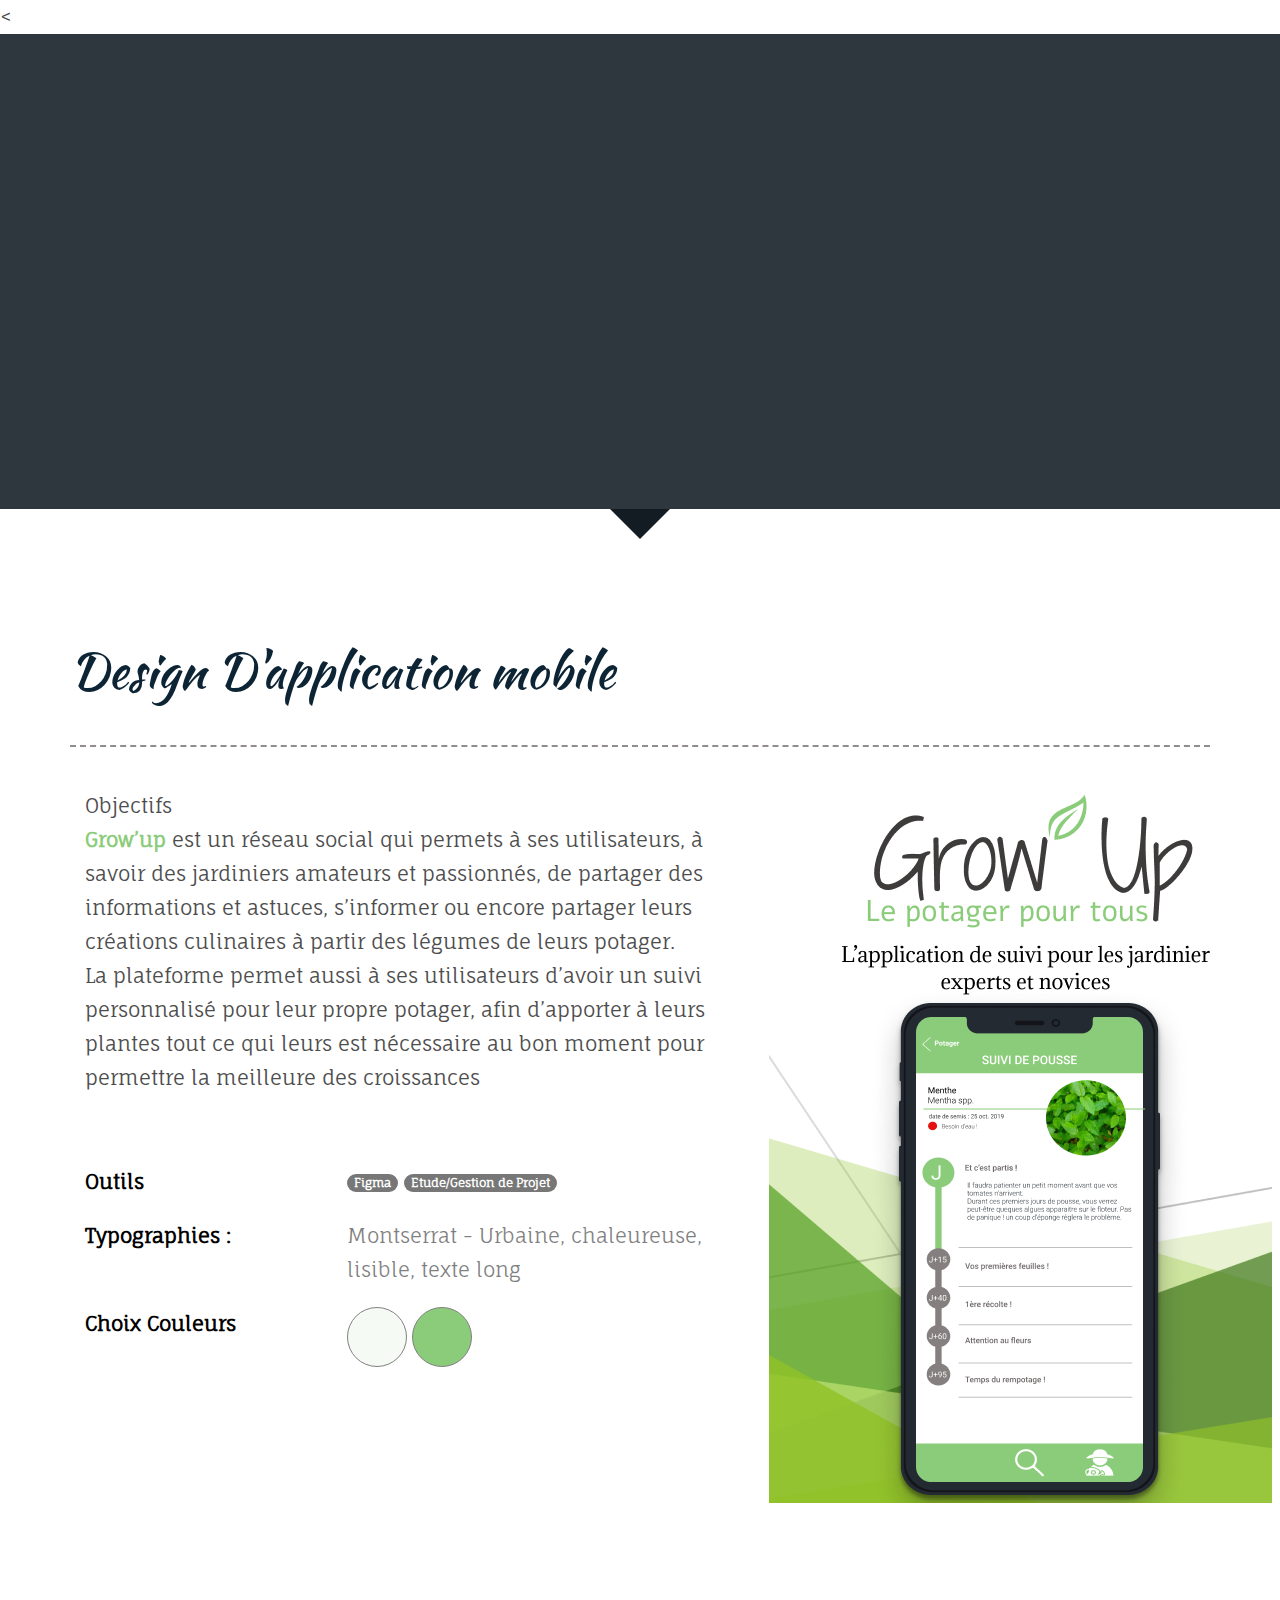
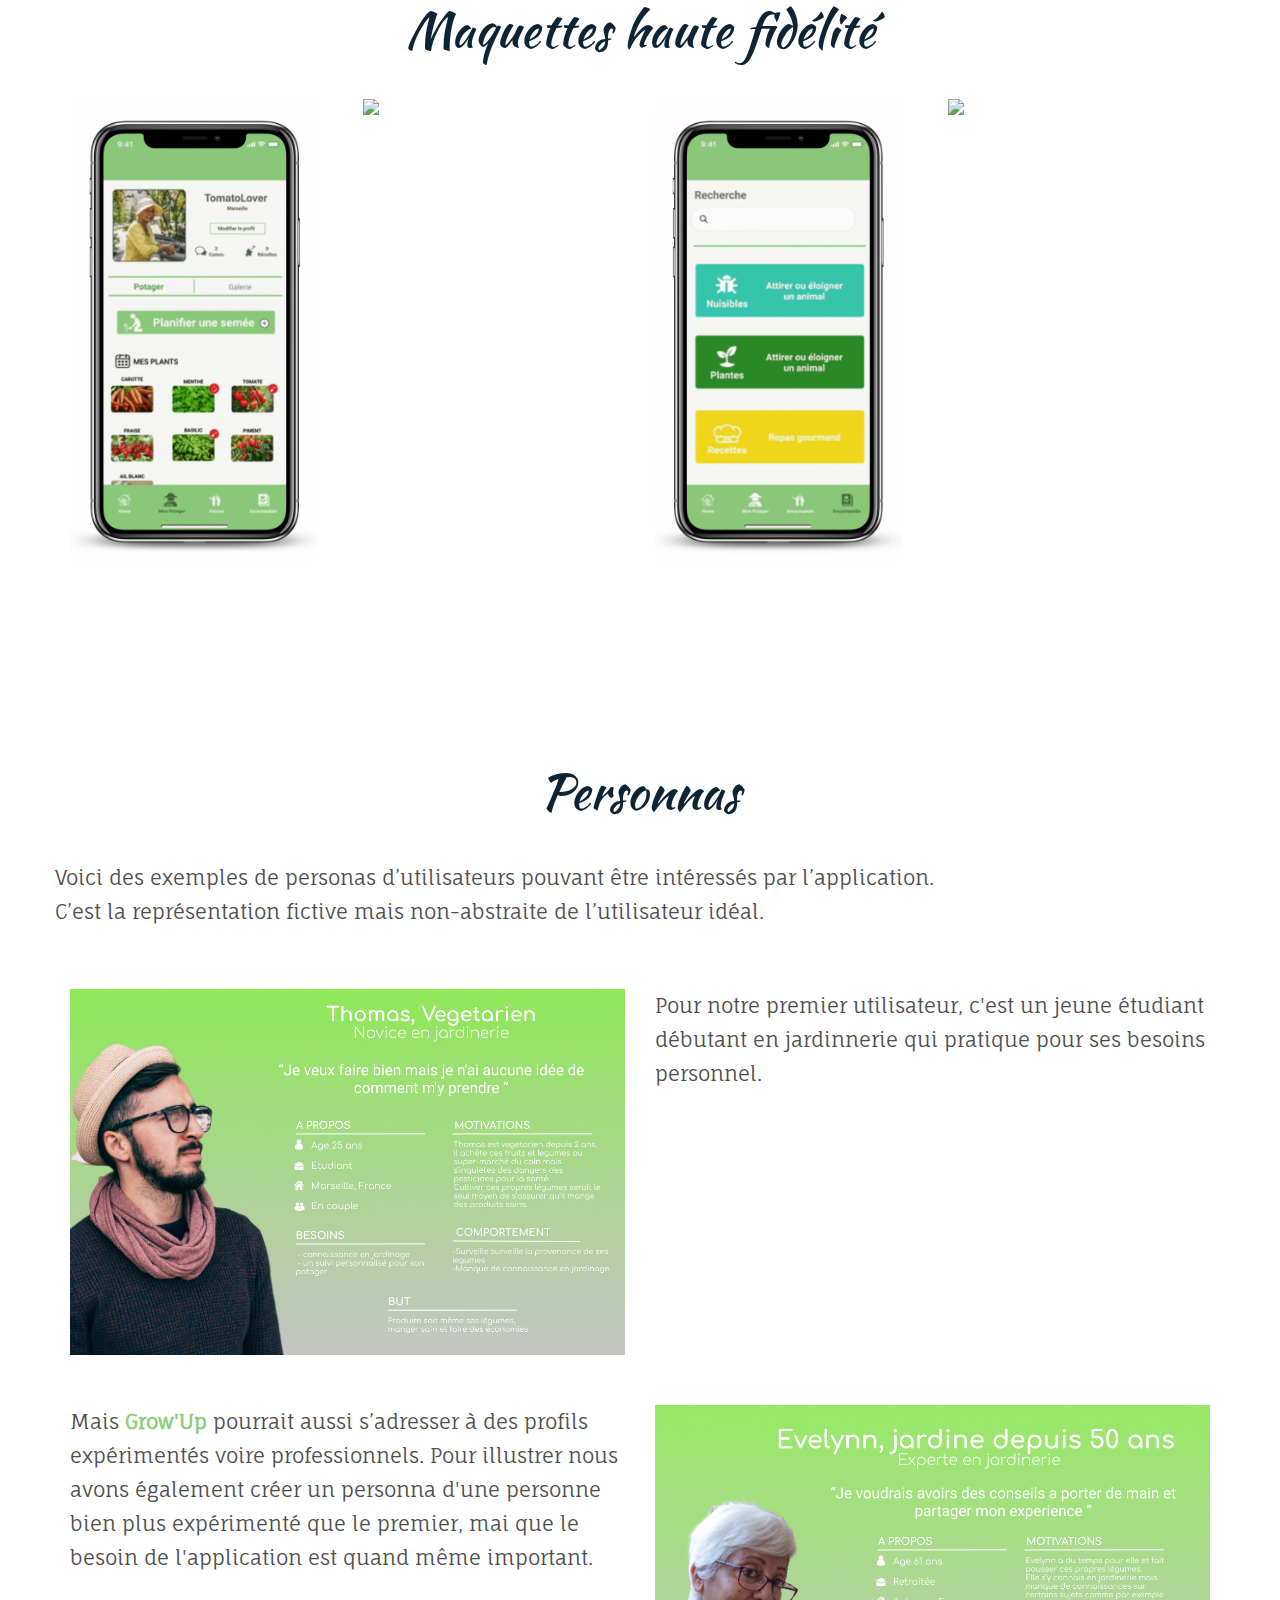
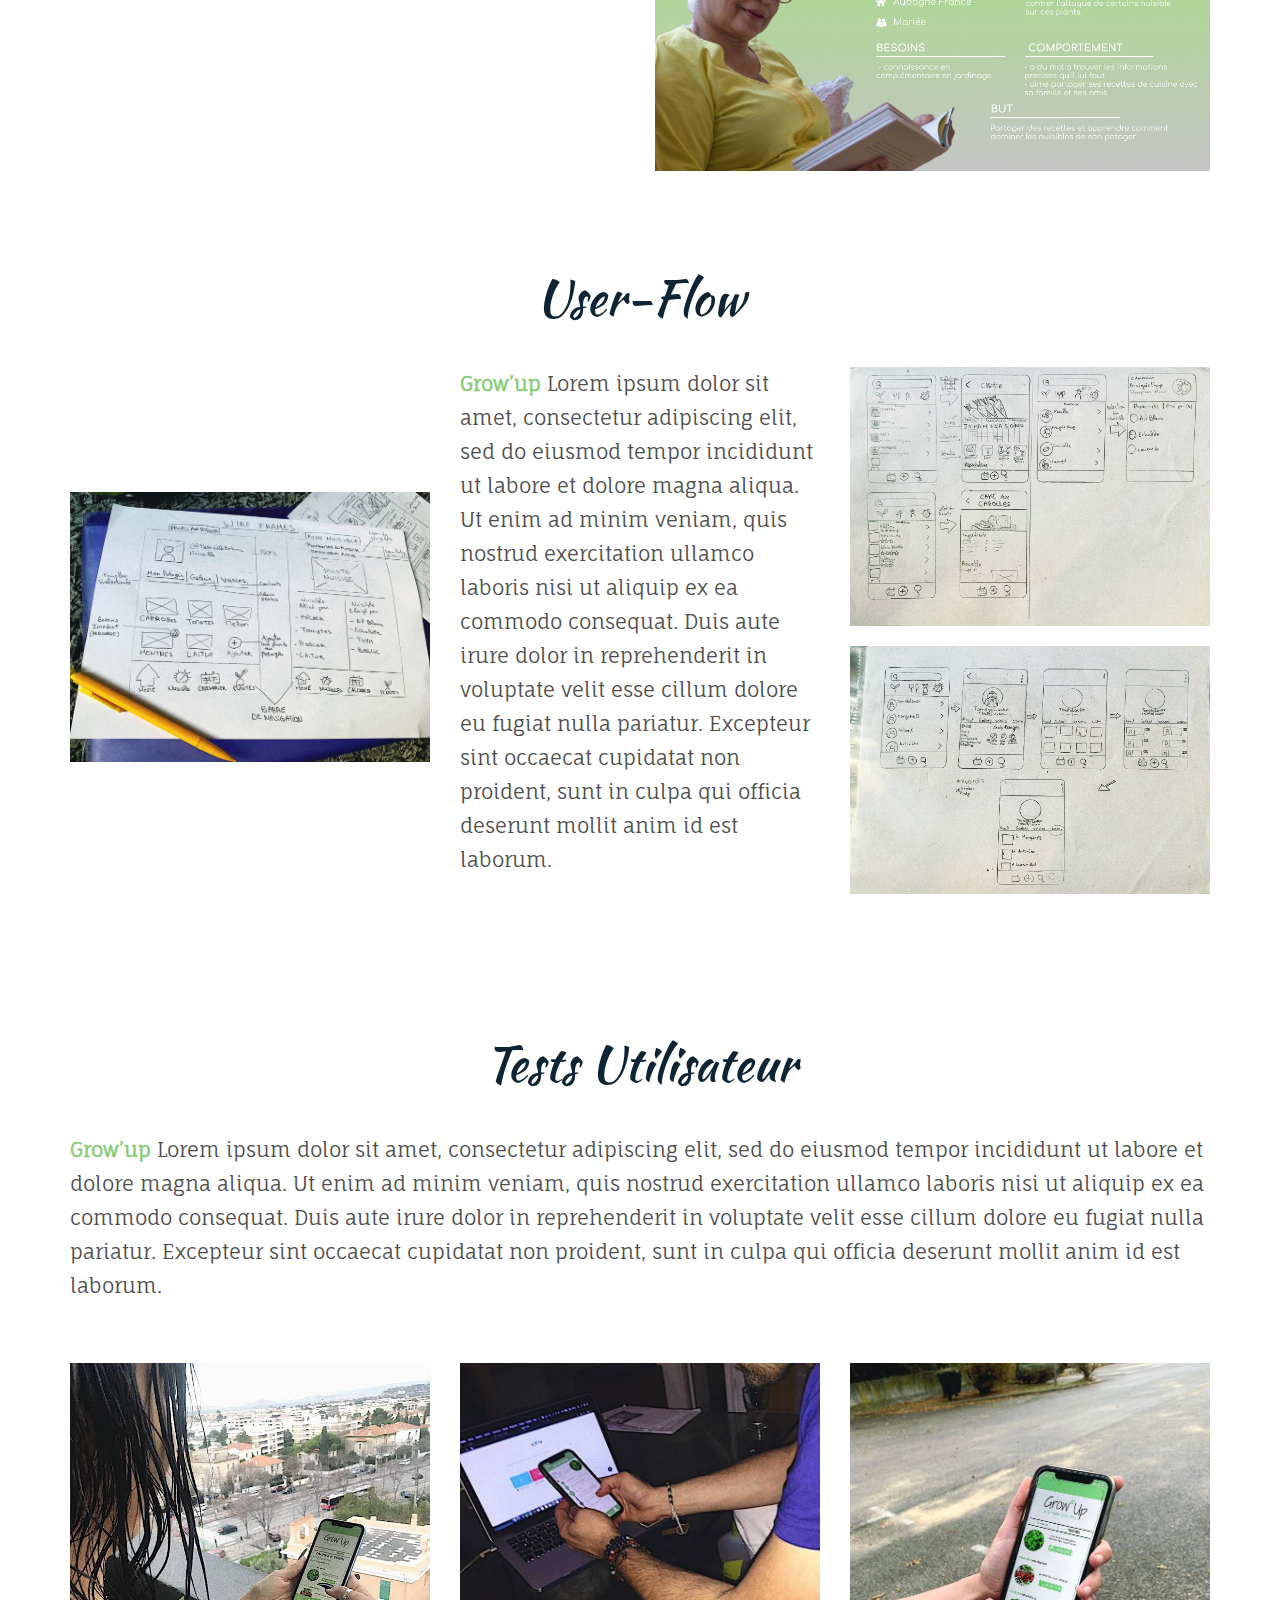
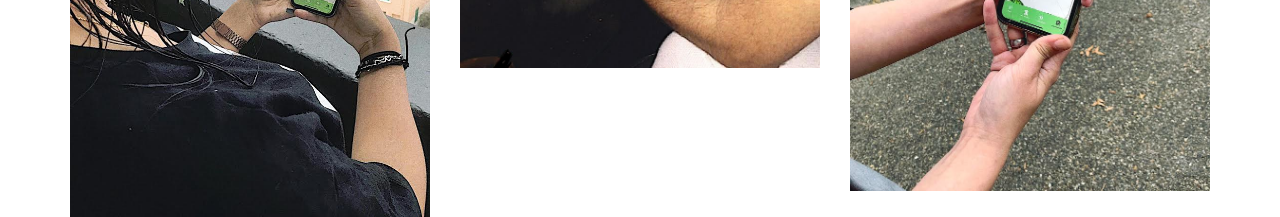
==== commit 8188e217: "add complete project elements" ====
--- a/page-appmobile.html
+++ b/page-appmobile.html
@@ -53,12 +53,18 @@
     <!-- FOR IE9 below -->
     <!--[if lt IE 9]>
 	<script src="js/respond.min.js"></script>
-	<![endif]-->
+    <![endif]-->
+
+    <script src="https://cdn.jsdelivr.net/npm/jquery@3.5.1/dist/jquery.min.js"></script>
+
+    <link rel="stylesheet" href="https://cdn.jsdelivr.net/gh/fancyapps/fancybox@3.5.7/dist/jquery.fancybox.min.css" />
+    <script src="https://cdn.jsdelivr.net/gh/fancyapps/fancybox@3.5.7/dist/jquery.fancybox.min.js"></script>
+
     </head>
 
     <body>
 
-        <header id="fh5co-header" class="fh5co-cover" style="background-image:url(images/cover_bg_3.jpg);"
+        <header id="fh5co-header" class="fh5co-cover" style="background-image:url(images/projet1/hero.png);"
             data-stellar-background-ratio="0.5">
             <div class="overlay"></div>
             <div class="container">
@@ -70,8 +76,9 @@
                             <div class="display-tc  animate-box" data-animate-effect="fadeIn">
                                 <h1><span>Grow'Up</span></h1>
                                 <h3><span>Projet Web - Design D'application mobile</span></h3>
-                                <p><br><a href="" class="btn btn-primary">Repo GitHub</a> <a href=""
-                                        class="btn btn-primary">Lien Direct</a></p>
+                                <p><br><a href="" class="btn btn-primary">Repo GitHub</a> <a
+                                        href="https://www.figma.com/file/pFDD6qAOP1PX2JotSgOj0M/Grow'up-Version-2?node-id=0%3A1"
+                                        class="btn btn-primary">Maqquette Figma</a></p>
                             </div>
                         </div>
                     </div>
@@ -118,16 +125,14 @@
                                     Urbaine, chaleureuse, lisible, texte long</span></li>
                             <li><span class="first-block">Choix Couleurs</span><span class="second-block">
                                     <div class="colors">
-                                        <div class="color C1"></div>
-                                        <div class="color C2"></div>
+                                        <div class="color color-1"></div>
+                                        <div class="color color-2"></div>
                                     </div>
                                 </span>
                             </li>
                         </ul>
 
 
-                        <p> <a href="" class="btn btn-primary">abc</a> <a href="" class="btn btn-primary"> abc </a> </p>
-
                     </div>
 
                     <div class="col-md-4">
@@ -146,27 +151,26 @@
                 <h2 class="information-title"> <span>Maquettes haute fidélité</span> </h2>
 
                 <div class="col-md-3"> <a data-caption="Mockup Fonctionnalité: Encyclopédie des Nuisibles"
-                        href="images/projet1/Big-EncycloNuisibles.gif"><img class="img-responsive"
+                        href="images/projet1/Big-EncycloNuisibles.gif"><img class="img-responsive recettes"
                             src="images/projet1/small-suivi-perso.gif">Mockup
                         Fonctionnalité:Suivis Personalisé</a></div>
 
                 <div class="col-md-3"> <a data-caption="Mockup Fonctionnalité: Encyclopédie des Plantes"
-                        href="images/projet1/Big-EncycloPlantes.gif"><img class="img-responsive"
+                        href="images/projet1/Big-EncycloPlantes.gif"><img class="img-responsive recettes"
                             src="images/projet1/Small-EncycloPlantes.gif">Mockup
                         Fonctionnalité: Encyclopédie des Plantes</a></div>
 
                 <div class="col-md-3"> <a data-caption="Mockup Fonctionnalité: Encyclopédie des Nuisibles"
-                        href="images/projet1/Big-EncycloNuisibles.gif"><img class="img-responsive"
+                        href="images/projet1/Big-EncycloNuisibles.gif"><img class="img-responsive recettes"
                             src="images/projet1/small-EncycloNuisibles.gif">Mockup
                         Fonctionnalité: Encyclopédie des Nuisibles</a></div>
 
                 <div class="col-md-3"> <a data-caption="Mockup Fonctionnalité: Encyclopédie des Nuisibles"
-                        href="images/projet1/Big-EncycloNuisibles.gif"><img class="img-responsive"
+                        href="images/projet1/Big-EncycloNuisibles.gif"><img class="img-responsive recette"
                             src="images/projet1/small-recettes.gif">Mockup
                         Fonctionnalité: Recettes</a></div>
             </div>
         </div>
-
         <!-- fin maquettes -->
 
 
@@ -177,37 +181,44 @@
 
             <!-- Thomas -->
             <div class="row persona1">
+
+                <p> Voici des exemples de personas d’utilisateurs pouvant être intéressés par l’application.
+                    <br> C’est la représentation fictive mais non-abstraite de l’utilisateur idéal.
+                </p>
+
                 <div class="col-md-6">
-                    <img src="images/projet1/PERSONA-Thomas.png" class="img-persona img-responsive">
+
+                    <a data-fancybox="gallery" href="images/projet1/PERSONA-Thomas.png"><img
+                            src="images/projet1/PERSONA-Thomas.png" class="img-persona img-responsive">
+                    </a>
                 </div>
 
                 <div class="col-md-6">
-                    <p> <strong>Grow’up</strong>
-                        Lorem ipsum dolor sit amet, consectetur adipiscing elit, sed do eiusmod tempor incididunt ut
-                        labore et dolore magna aliqua. Ut enim ad minim veniam, quis nostrud exercitation ullamco
-                        laboris nisi ut aliquip ex ea commodo consequat. Duis aute irure dolor in reprehenderit in
-                        voluptate velit esse cillum dolore eu fugiat nulla pariatur. Excepteur sint occaecat cupidatat
-                        non proident, sunt in culpa qui officia deserunt mollit anim id est laborum.
+                    <p>
+                        Pour notre premier utilisateur, c'est un jeune étudiant débutant en jardinnerie qui pratique
+                        pour ses besoins personnel.
                     </p>
                 </div>
             </div>
 
 
             <!-- Evelynn -->
-            <div class="row">
+            <div class="row persona2">
 
                 <div class="col-md-6">
-                    <p> <strong>Grow’up</strong>
-                        Lorem ipsum dolor sit amet, consectetur adipiscing elit, sed do eiusmod tempor incididunt ut
-                        labore et dolore magna aliqua. Ut enim ad minim veniam, quis nostrud exercitation ullamco
-                        laboris nisi ut aliquip ex ea commodo consequat. Duis aute irure dolor in reprehenderit in
-                        voluptate velit esse cillum dolore eu fugiat nulla pariatur. Excepteur sint occaecat cupidatat
-                        non proident, sunt in culpa qui officia deserunt mollit anim id est laborum.
+                    <p> Mais <strong>Grow'Up </strong> pourrait aussi s’adresser à des profils expérimentés voire
+                        professionnels.
+                        Pour illustrer nous avons également créer un personna d'une personne bien plus expérimenté que
+                        le premier, mai que le besoin de l'application est quand même important.
                     </p>
                 </div>
 
                 <div class="col-md-6">
-                    <img src="images/projet1/PERSONA-Evelynn.png" class="img-persona img-responsive">
+
+                    <a data-fancybox="gallery" href="images/projet1/PERSONA-Evelynn.png"><img
+                            src="images/projet1/PERSONA-Evelynn.png" class="img-persona img-responsive">
+                    </a>
+
                 </div>
             </div>
         </div>
@@ -220,7 +231,7 @@
             <h2 class="information-title"> <span>User-Flow</span> </h2>
 
             <!-- Thomas -->
-            <div class="row persona1">
+            <div class="row">
                 <div class="col-md-4">
                     <img src="images/projet1/userflow1.jpg" class="img-responsive userflow1">
                 </div>
@@ -308,8 +319,6 @@
         <!-- Main -->
         <script src="js/main.js"></script>
 
-        <script src="https://cdn.jsdelivr.net/gh/fancyapps/fancybox@3.5.7/dist/jquery.fancybox.min.js"></script>
-
 
         <i class="fas fa-user"></i> <!-- uses solid style -->
         <i class="far fa-user"></i> <!-- uses regular style -->
--- a/css/style.css
+++ b/css/style.css
@@ -176,7 +176,7 @@
   background-size: cover;
   background-attachment: fixed;
   position: relative;
-  height: 600px;
+  height: 475px;
   width: 100%;
 }
 #fh5co-header .overlay,
@@ -352,6 +352,8 @@
 }
 
 .project-description{
+  margin-left: 15px;
+  width: 48%;
 }
 
 #fh5co-features .feature-left .icon {
@@ -416,6 +418,9 @@
     padding: 3em 0;
   }
 }
+#fh5co-resume, #portfolio  h2{
+  font-family: "Kaushan Script", cursive;
+}
 
 #fh5co-started {
   border-bottom: none;
@@ -467,6 +472,17 @@
 margin-bottom: 50px;
 }
 
+.persona2 strong{
+color: #8BCC7A;
+  }
+
+.recettes{
+  width: 247px;
+}
+.recette{
+  width: 300px;
+}
+
 .colors{
   display: flex;
 }
@@ -476,19 +492,14 @@
   height: 60px;
   border-radius: 30px;
   margin-right: 5px;
-}
-.color{
-  width: 60px;
-  height: 60px;
-  border-radius: 30px;
-  margin-right: 5px;
-}
-
-.C1{
+  border: 1px solid grey;
+}
+
+.color-1{
   background-color: #F6FAF5;
 }
 
-.C2{
+.color-2{
   background-color: #8BCC7A;
 }
 
@@ -871,6 +882,10 @@
   top: 0;
 }
 
+strong{
+  color: #8BCC7A;
+}
+
 .work {
   background-size: cover;
   background-position: center center;
@@ -1838,7 +1853,7 @@
 }
 
 #portfolio section {
-  width: 50%;
+  width: 48%;
   float: left;
 }
 
